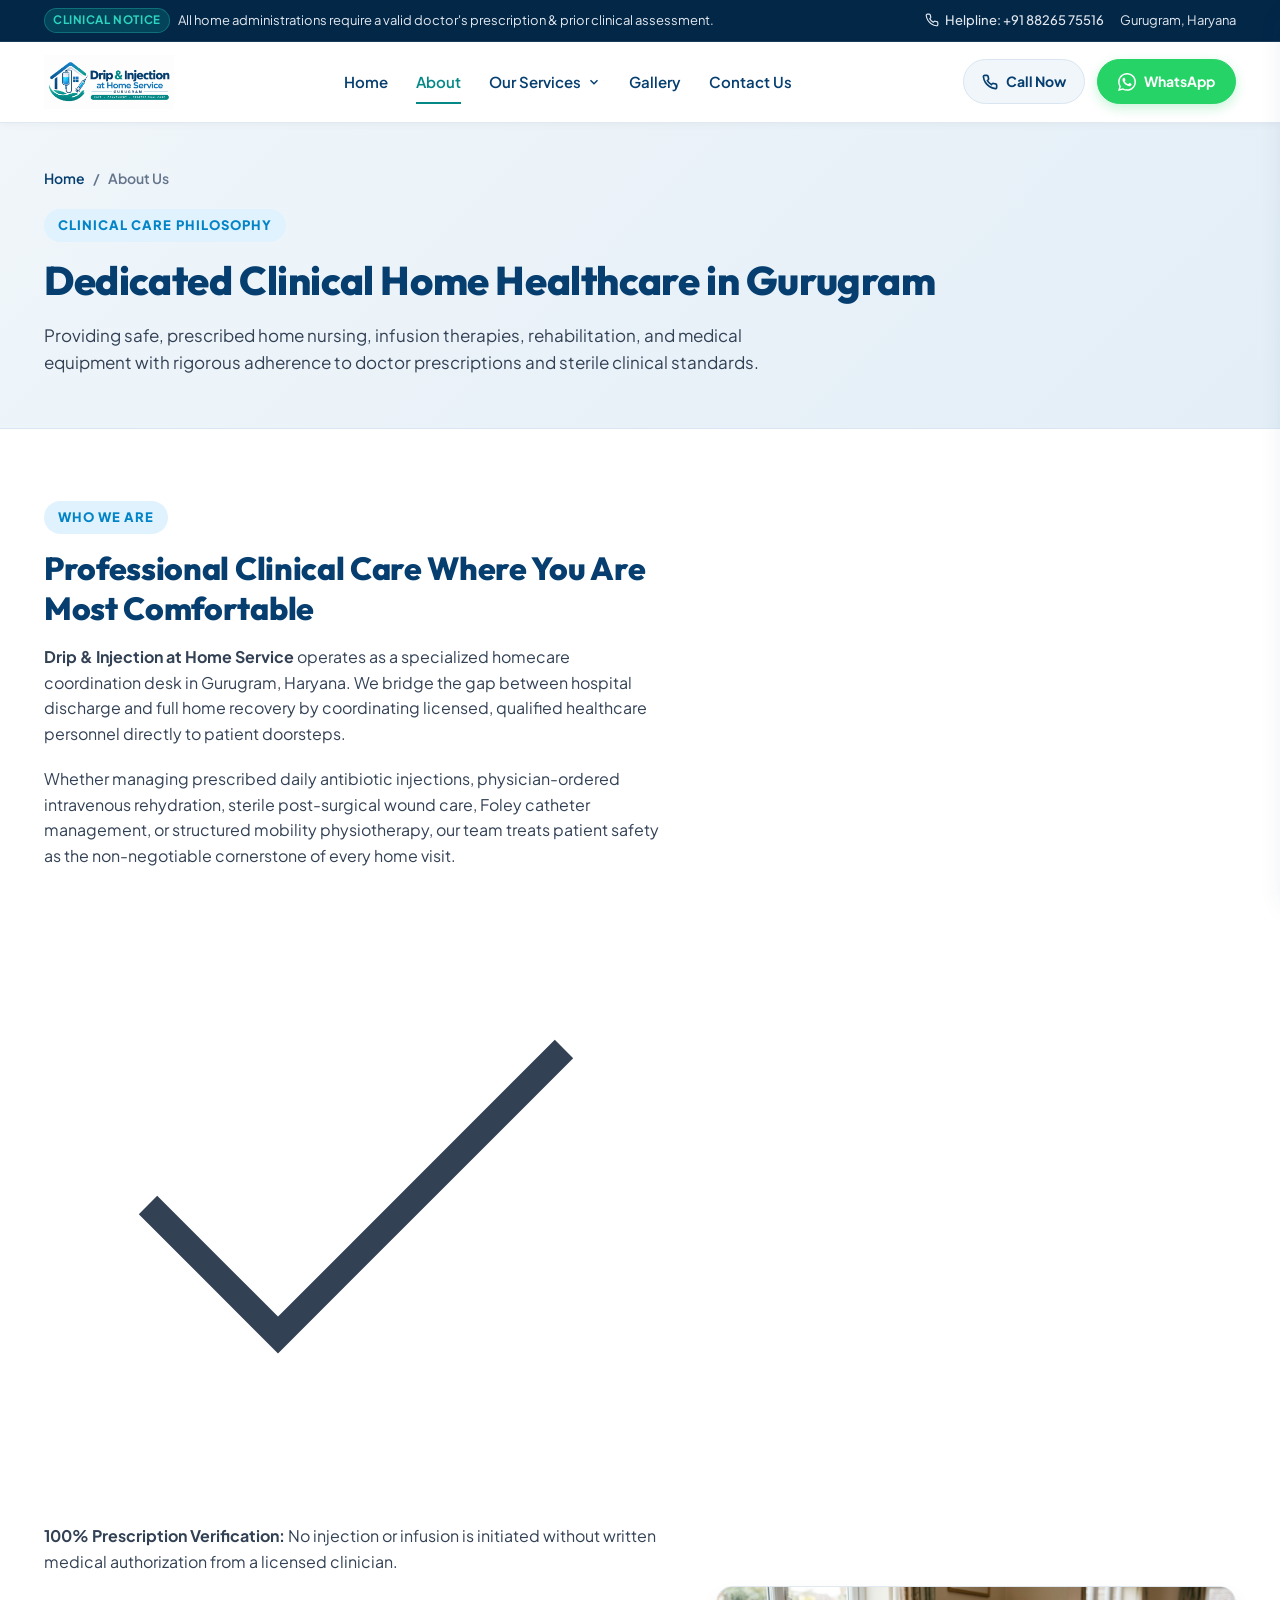
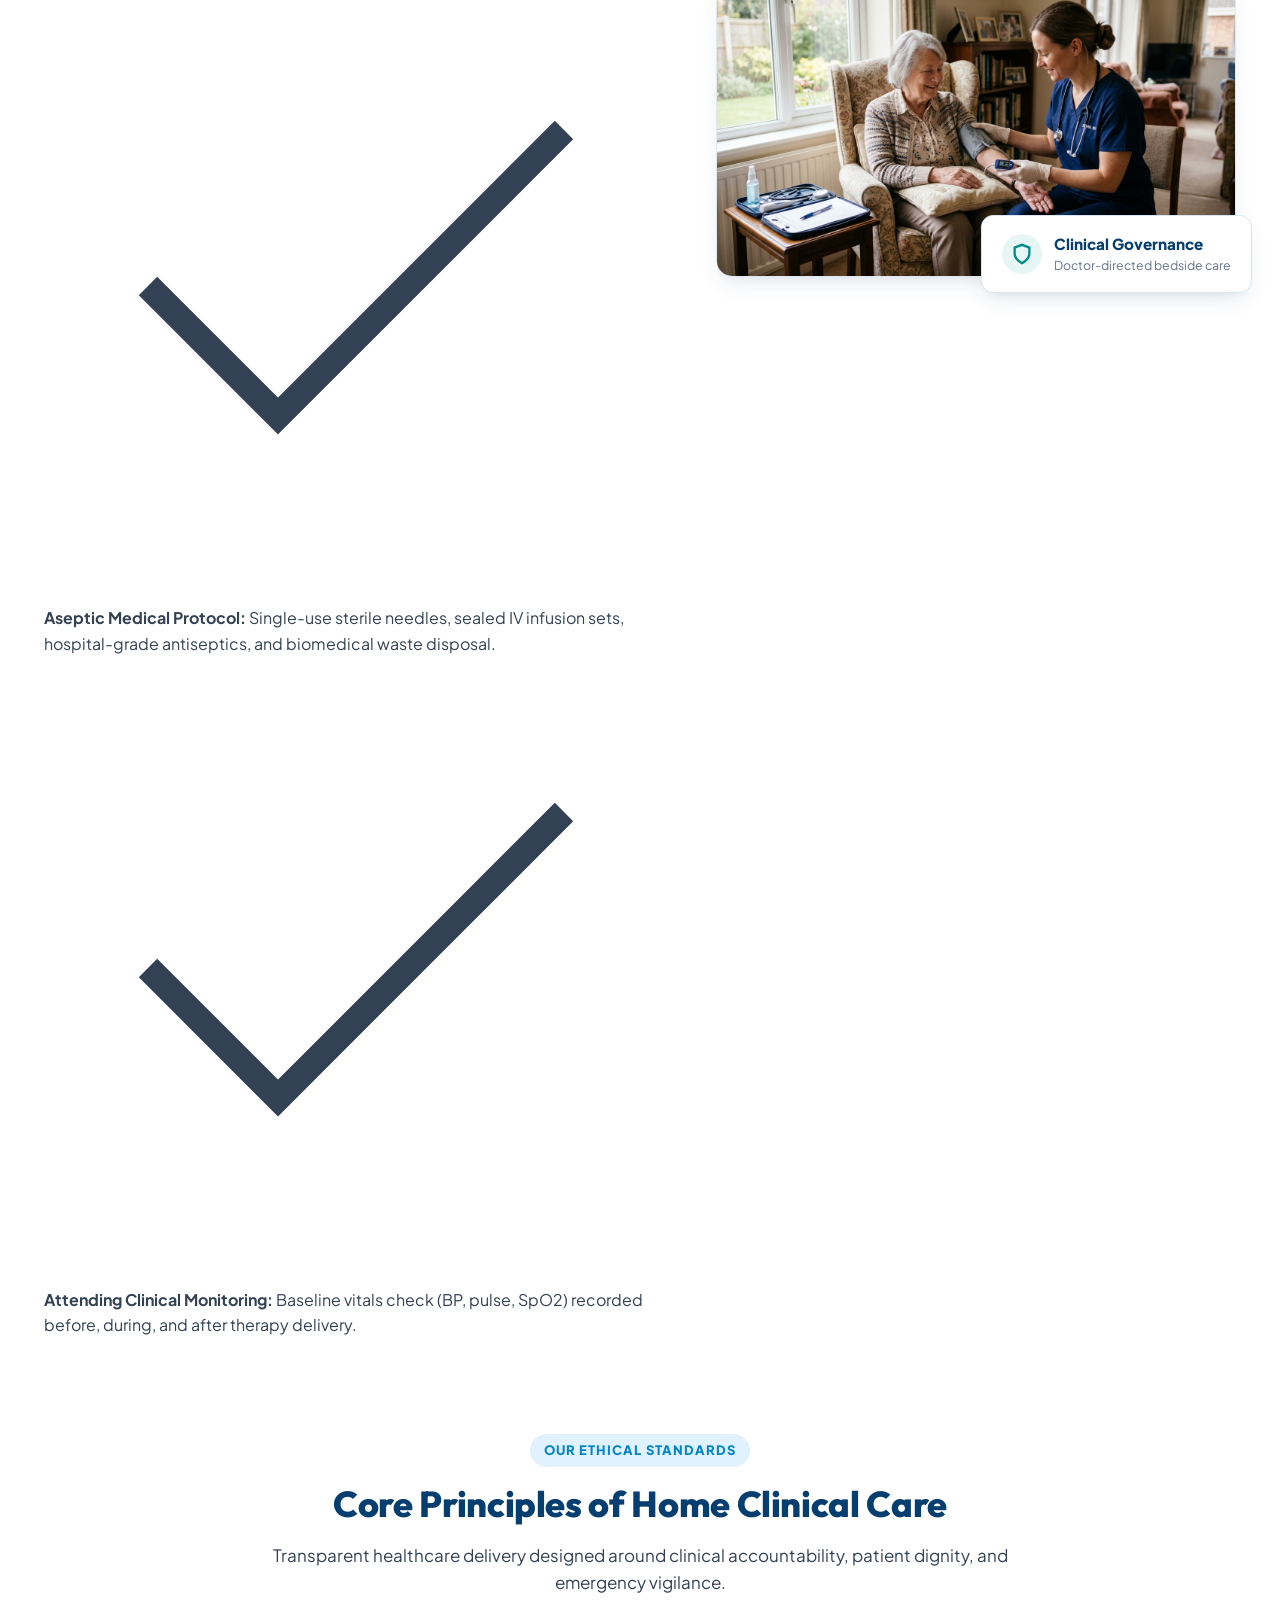
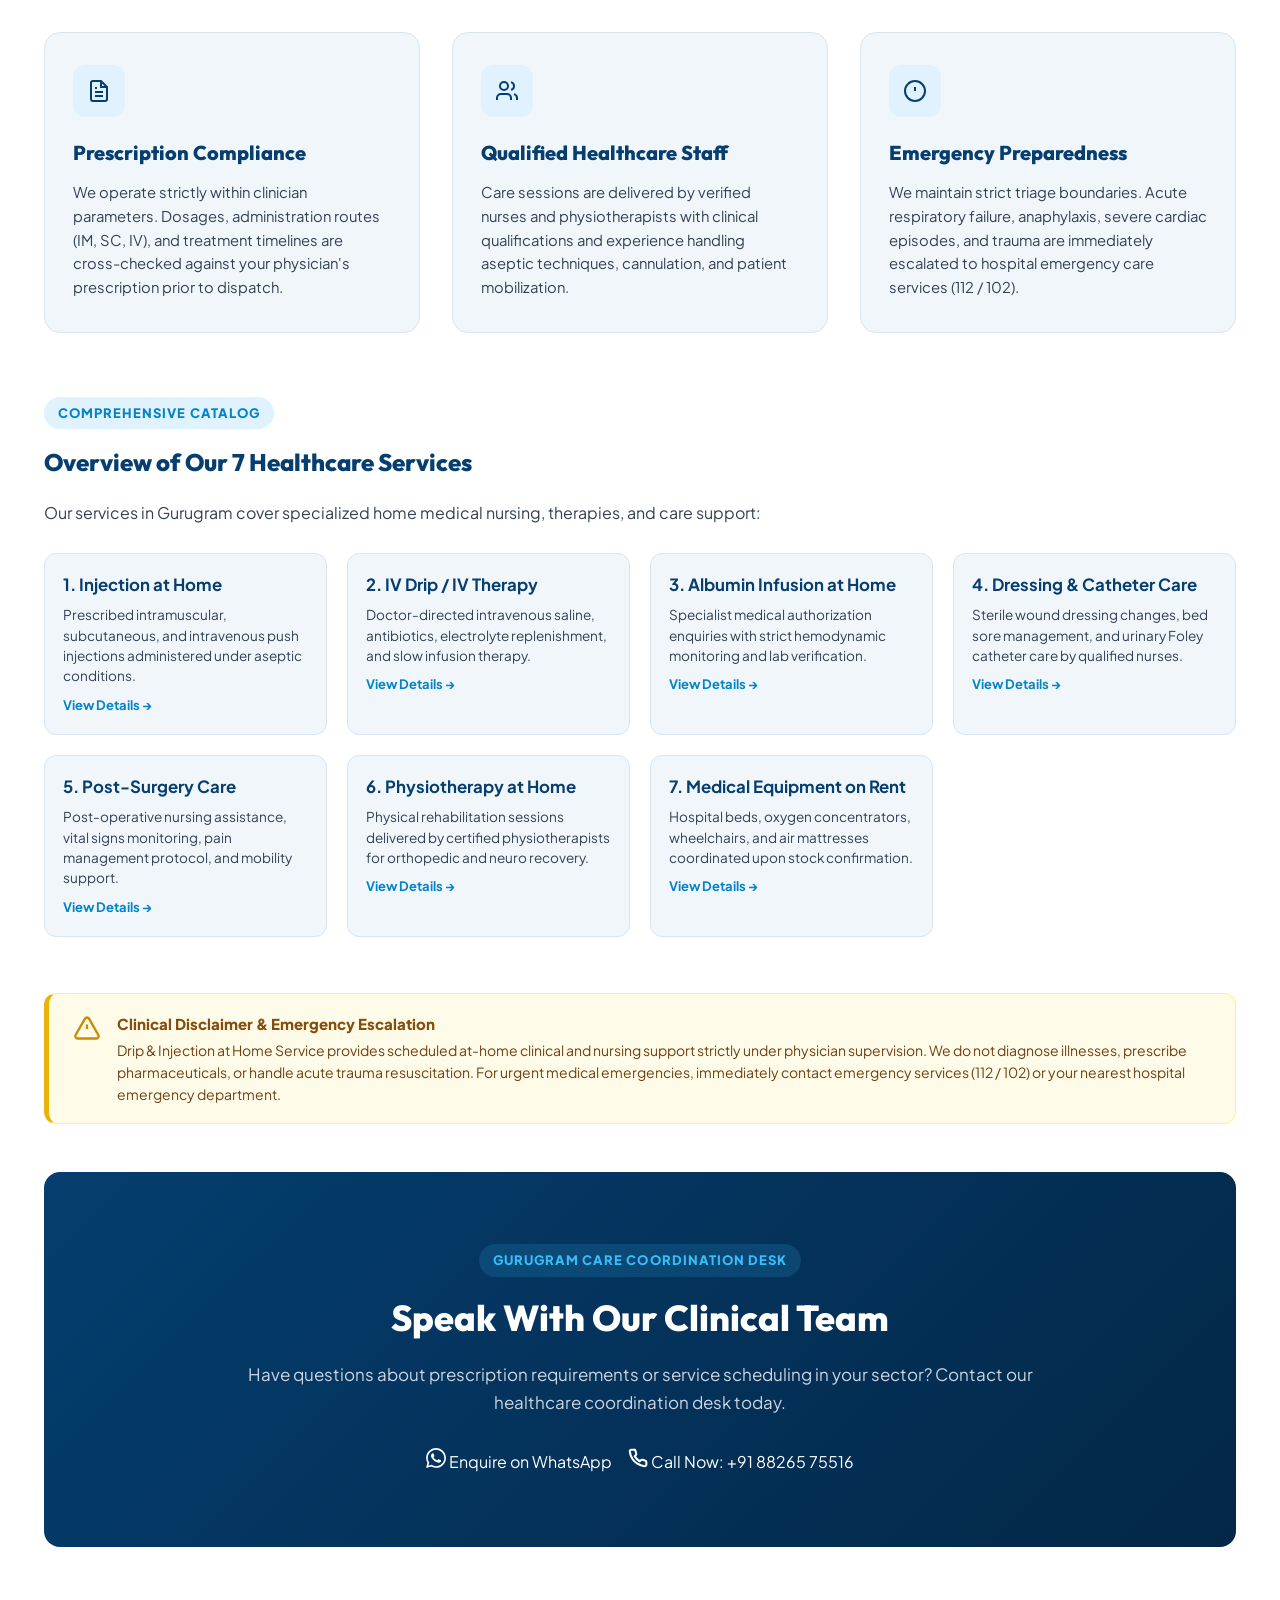
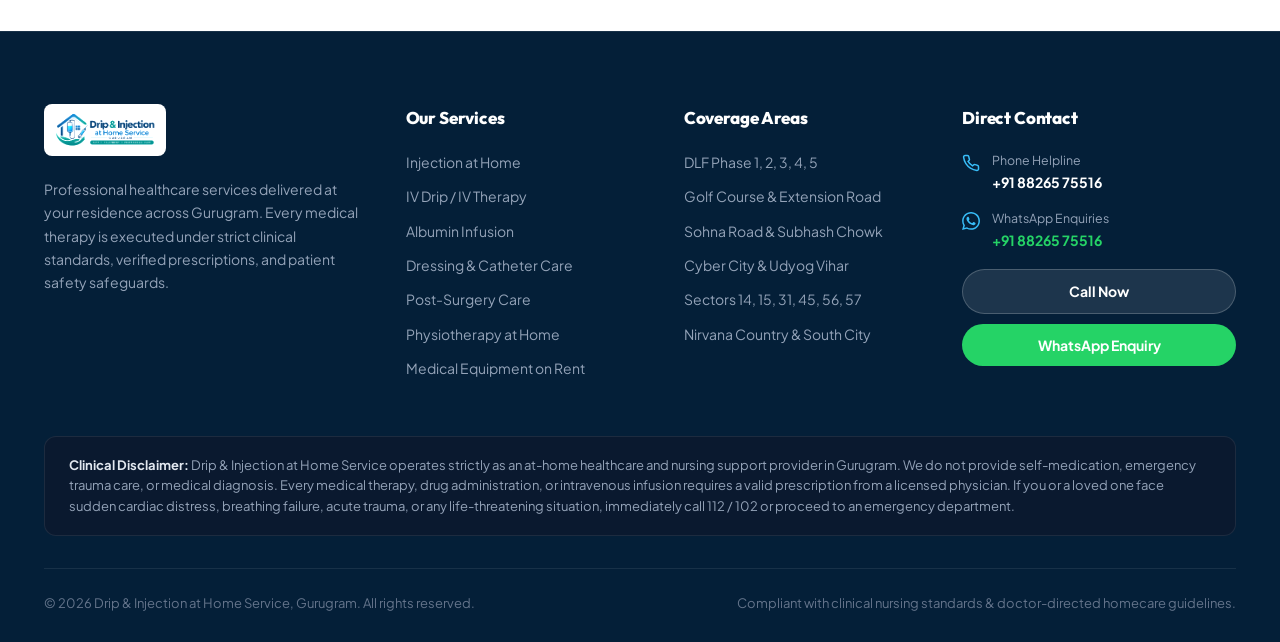
==== about.html @ 09fd52a0 "initial website upload" ====
<!DOCTYPE html>
<html lang="en">
<head>
  <meta charset="UTF-8">
  <meta name="viewport" content="width=device-width, initial-scale=1.0">
  <title>About Us | Drip &amp; Injection at Home Service Gurugram</title>
  <meta name="description" content="Learn about Drip & Injection at Home Service in Gurugram. Doctor-directed nursing support, prescribed infusion therapies, strict clinical governance, and certified healthcare personnel.">
  <link rel="stylesheet" href="css/style.css">
  <link rel="icon" type="image/png" href="logo.png">
</head>
<body>

  <!-- Top Clinical Notice Bar -->
  <aside class="top-notice-bar" aria-label="Clinical Notice">
    <div class="container top-notice-inner">
      <div class="notice-text">
        <span class="notice-badge">Clinical Notice</span>
        <span>All home administrations require a valid doctor's prescription &amp; prior clinical assessment.</span>
      </div>
      <div class="top-notice-contact">
        <a href="tel:+918826575516" class="top-link">
          <svg width="14" height="14" viewBox="0 0 24 24" fill="none" stroke="currentColor" stroke-width="2"><path d="M22 16.92v3a2 2 0 0 1-2.18 2 19.79 19.79 0 0 1-8.63-3.07 19.5 19.5 0 0 1-6-6 19.79 19.79 0 0 1-3.07-8.67A2 2 0 0 1 4.11 2h3a2 2 0 0 1 2 1.72 12.84 12.84 0 0 0 .7 2.81 2 2 0 0 1-.45 2.11L8.09 9.91a16 16 0 0 0 6 6l1.27-1.27a2 2 0 0 1 2.11-.45 12.84 12.84 0 0 0 2.81.7A2 2 0 0 1 22 16.92z"/></svg>
          <span>Helpline: +91 88265 75516</span>
        </a>
        <span>Gurugram, Haryana</span>
      </div>
    </div>
  </aside>

  <!-- Main Navigation Header -->
  <header class="site-header">
    <div class="container header-inner">
      <a href="index.html" class="logo-brand" aria-label="Drip &amp; Injection at Home Service Homepage">
        <img src="logo.png" alt="Drip &amp; Injection at Home Service Gurugram Logo" class="site-logo" width="180" height="50">
      </a>

      <!-- Desktop Navigation Menu (Exactly 5 Items in Order) -->
      <nav class="nav-menu" aria-label="Main Navigation">
        <a href="index.html" class="nav-link">Home</a>
        <a href="about.html" class="nav-link active">About</a>
        
        <div class="nav-item-dropdown">
          <a href="javascript:void(0)" class="nav-link" id="servicesDropdownTrigger" aria-expanded="false" aria-haspopup="true">
            Our Services
            <svg class="dropdown-icon" viewBox="0 0 24 24" fill="none" stroke="currentColor" stroke-width="2.5"><path d="M6 9l6 6 6-6"/></svg>
          </a>
          <div class="services-dropdown" role="menu" aria-label="Services Catalog">
            <a href="services/injection-at-home.html" class="dropdown-item" role="menuitem">
              <div class="dropdown-item-icon">
                <svg viewBox="0 0 24 24" fill="none" stroke="currentColor"><path d="m18 2 4 4"/><path d="m17 7 3-3"/><path d="M19 9 8.7 19.3c-1 1-2.5 1-3.4 0l-.6-.6c-1-1-1-2.5 0-3.4L15 5"/><path d="m9 11 4 4"/><path d="m5 19-3 3"/><path d="m14 4 6 6"/></svg>
              </div>
              <div>
                <div class="dropdown-item-title">Injection at Home</div>
                <div class="dropdown-item-category">At-Home Service</div>
              </div>
            </a>
            <a href="services/iv-drip-at-home.html" class="dropdown-item" role="menuitem">
              <div class="dropdown-item-icon">
                <svg viewBox="0 0 24 24" fill="none" stroke="currentColor"><path d="M12 2v6"/><path d="M9 4h6"/><path d="M6 8h12a2 2 0 0 1 2 2v9a3 3 0 0 1-3 3H7a3 3 0 0 1-3-3v-9a2 2 0 0 1 2-2Z"/><path d="M10 13h4"/></svg>
              </div>
              <div>
                <div class="dropdown-item-title">IV Drip / IV Therapy at Home</div>
                <div class="dropdown-item-category">Medical Therapy</div>
              </div>
            </a>
            <a href="services/albumin-infusion-at-home.html" class="dropdown-item" role="menuitem">
              <div class="dropdown-item-icon">
                <svg viewBox="0 0 24 24" fill="none" stroke="currentColor"><circle cx="12" cy="12" r="10"/><path d="m9 12 2 2 4-4"/></svg>
              </div>
              <div>
                <div class="dropdown-item-title">Albumin Infusion at Home</div>
                <div class="dropdown-item-category">Specialized Infusion Therapy</div>
              </div>
            </a>
            <a href="services/dressing-and-catheter-care.html" class="dropdown-item" role="menuitem">
              <div class="dropdown-item-icon">
                <svg viewBox="0 0 24 24" fill="none" stroke="currentColor"><rect width="18" height="18" x="3" y="3" rx="2"/><path d="M8 12h8"/><path d="M12 8v8"/></svg>
              </div>
              <div>
                <div class="dropdown-item-title">Dressing and Catheter Care</div>
                <div class="dropdown-item-category">Home Nursing Care</div>
              </div>
            </a>
            <a href="services/post-surgery-care.html" class="dropdown-item" role="menuitem">
              <div class="dropdown-item-icon">
                <svg viewBox="0 0 24 24" fill="none" stroke="currentColor"><path d="M19 14c1.49-1.46 3-3.21 3-5.5A5.5 5.5 0 0 0 16.5 3c-1.76 0-3 .5-4.5 2-1.5-1.5-2.74-2-4.5-2A5.5 5.5 0 0 0 2 8.5c0 2.3 1.5 4.05 3 5.5l7 7Z"/></svg>
              </div>
              <div>
                <div class="dropdown-item-title">Post-Surgery Care at Home</div>
                <div class="dropdown-item-category">Recovery Care</div>
              </div>
            </a>
            <a href="services/physiotherapy-at-home.html" class="dropdown-item" role="menuitem">
              <div class="dropdown-item-icon">
                <svg viewBox="0 0 24 24" fill="none" stroke="currentColor"><path d="M4 19.5v-15A2.5 2.5 0 0 1 6.5 2H20v20H6.5a2.5 2.5 0 0 1-2.5-2.5Z"/><path d="M6 6h10"/><path d="M6 10h10"/></svg>
              </div>
              <div>
                <div class="dropdown-item-title">Physiotherapy at Home</div>
                <div class="dropdown-item-category">Rehabilitation Therapy</div>
              </div>
            </a>
            <a href="services/medical-equipment-on-rent.html" class="dropdown-item" role="menuitem">
              <div class="dropdown-item-icon">
                <svg viewBox="0 0 24 24" fill="none" stroke="currentColor"><rect width="16" height="12" x="4" y="8" rx="2"/><path d="M4 12h16"/><path d="M12 4v4"/></svg>
              </div>
              <div>
                <div class="dropdown-item-title">Medical Equipment on Rent</div>
                <div class="dropdown-item-category">Medical Equipment Rental</div>
              </div>
            </a>
          </div>
        </div>

        <a href="gallery.html" class="nav-link">Gallery</a>
        <a href="contact.html" class="nav-link">Contact Us</a>
      </nav>

      <!-- Action Buttons -->
      <div class="header-actions">
        <a href="tel:+918826575516" class="btn-header-call" title="Call Now for Clinical Homecare Enquiry">
          <svg width="16" height="16" viewBox="0 0 24 24" fill="none" stroke="currentColor" stroke-width="2.5"><path d="M22 16.92v3a2 2 0 0 1-2.18 2 19.79 19.79 0 0 1-8.63-3.07 19.5 19.5 0 0 1-6-6 19.79 19.79 0 0 1-3.07-8.67A2 2 0 0 1 4.11 2h3a2 2 0 0 1 2 1.72 12.84 12.84 0 0 0 .7 2.81 2 2 0 0 1-.45 2.11L8.09 9.91a16 16 0 0 0 6 6l1.27-1.27a2 2 0 0 1 2.11-.45 12.84 12.84 0 0 0 2.81.7A2 2 0 0 1 22 16.92z"/></svg>
          Call Now
        </a>
        <a href="https://wa.me/918826575516?text=Hello%2C%20I%20would%20like%20to%20enquire%20about%20Home%20Healthcare%20Services%20in%20Gurugram." target="_blank" rel="noopener noreferrer" class="btn-header-whatsapp" title="WhatsApp Enquiry">
          <svg width="18" height="18" viewBox="0 0 24 24" fill="currentColor"><path d="M.057 24l1.687-6.163c-1.041-1.804-1.588-3.849-1.587-5.946.003-6.556 5.338-11.891 11.893-11.891 3.181.001 6.167 1.24 8.413 3.488 2.245 2.248 3.481 5.236 3.48 8.414-.003 6.557-5.338 11.892-11.893 11.892-1.99-.001-3.951-.5-5.688-1.448l-6.305 1.654zm6.597-3.807c1.676.995 3.276 1.591 5.392 1.592 5.448 0 9.886-4.434 9.889-9.885.002-5.462-4.415-9.89-9.881-9.892-5.452 0-9.887 4.434-9.889 9.884-.001 2.225.651 3.891 1.746 5.634l-.999 3.648 3.742-.981zm11.387-5.464c-.074-.124-.272-.198-.57-.347-.297-.149-1.758-.868-2.031-.967-.272-.099-.47-.149-.669.149-.198.297-.768.967-.941 1.165-.173.198-.347.223-.644.074-.297-.149-1.255-.462-2.39-1.475-.883-.788-1.48-1.761-1.653-2.059-.173-.297-.018-.458.13-.606.134-.133.297-.347.446-.521.151-.172.2-.296.3-.495.099-.198.05-.372-.025-.521-.075-.148-.669-1.611-.916-2.206-.242-.579-.487-.501-.669-.51l-.57-.01c-.198 0-.52.074-.792.372s-1.04 1.016-1.04 2.479 1.065 2.876 1.213 3.074c.149.198 2.095 3.2 5.076 4.487.709.306 1.263.489 1.694.626.712.226 1.36.194 1.872.118.571-.085 1.758-.719 2.006-1.413.248-.695.248-1.29.173-1.414z"/></svg>
          WhatsApp
        </a>
      </div>

      <!-- Mobile Hamburger Button -->
      <button class="mobile-nav-toggle" id="mobileNavToggle" aria-label="Open Navigation Menu" aria-expanded="false">
        <svg viewBox="0 0 24 24" fill="none" stroke="currentColor" stroke-width="2.5"><path d="M4 6h16M4 12h16M4 18h16"/></svg>
      </button>
    </div>
  </header>

  <!-- Mobile Drawer Overlay & Menu (Exactly 5 Items in Order) -->
  <div class="mobile-drawer-overlay" id="mobileOverlay"></div>
  <div class="mobile-drawer" id="mobileDrawer" role="dialog" aria-modal="true" aria-label="Mobile Navigation">
    <div class="mobile-drawer-header">
      <img src="logo.png" alt="Drip &amp; Injection at Home Service" style="height: 42px; width: auto;">
      <button class="mobile-drawer-close" id="mobileNavClose" aria-label="Close Navigation Menu">
        <svg width="24" height="24" viewBox="0 0 24 24" fill="none" stroke="currentColor" stroke-width="2.5"><path d="M18 6L6 18M6 6l12 12"/></svg>
      </button>
    </div>

    <nav class="mobile-nav-links">
      <a href="index.html" class="mobile-nav-link">Home</a>
      <a href="about.html" class="mobile-nav-link active">About</a>
      
      <div class="mobile-submenu-item">
        <button class="mobile-submenu-toggle" id="mobileServicesToggle" aria-expanded="false">
          <span>Our Services</span>
          <svg class="dropdown-icon" width="16" height="16" viewBox="0 0 24 24" fill="none" stroke="currentColor" stroke-width="2.5"><path d="M6 9l6 6 6-6"/></svg>
        </button>
        <div class="mobile-services-list" id="mobileServicesMenu">
          <a href="services/injection-at-home.html" class="mobile-services-item">Injection at Home</a>
          <a href="services/iv-drip-at-home.html" class="mobile-services-item">IV Drip / IV Therapy at Home</a>
          <a href="services/albumin-infusion-at-home.html" class="mobile-services-item">Albumin Infusion at Home</a>
          <a href="services/dressing-and-catheter-care.html" class="mobile-services-item">Dressing and Catheter Care</a>
          <a href="services/post-surgery-care.html" class="mobile-services-item">Post-Surgery Care at Home</a>
          <a href="services/physiotherapy-at-home.html" class="mobile-services-item">Physiotherapy at Home</a>
          <a href="services/medical-equipment-on-rent.html" class="mobile-services-item">Medical Equipment on Rent</a>
        </div>
      </div>

      <a href="gallery.html" class="mobile-nav-link">Gallery</a>
      <a href="contact.html" class="mobile-nav-link">Contact Us</a>
    </nav>

    <div class="mobile-drawer-actions">
      <a href="tel:+918826575516" class="btn-primary-call" style="width: 100%; justify-content: center;">
        <svg width="18" height="18" viewBox="0 0 24 24" fill="none" stroke="currentColor" stroke-width="2.5"><path d="M22 16.92v3a2 2 0 0 1-2.18 2 19.79 19.79 0 0 1-8.63-3.07 19.5 19.5 0 0 1-6-6 19.79 19.79 0 0 1-3.07-8.67A2 2 0 0 1 4.11 2h3a2 2 0 0 1 2 1.72 12.84 12.84 0 0 0 .7 2.81 2 2 0 0 1-.45 2.11L8.09 9.91a16 16 0 0 0 6 6l1.27-1.27a2 2 0 0 1 2.11-.45 12.84 12.84 0 0 0 2.81.7A2 2 0 0 1 22 16.92z"/></svg>
        Call +91 88265 75516
      </a>
      <a href="https://wa.me/918826575516?text=Hello%2C%20I%20would%20like%20to%20enquire%20about%20Home%20Healthcare%20Services%20in%20Gurugram." target="_blank" rel="noopener noreferrer" class="btn-primary-whatsapp" style="width: 100%; justify-content: center;">
        Enquire on WhatsApp
      </a>
    </div>
  </div>

  <!-- Breadcrumbs & Hero Header -->
  <section class="page-hero">
    <div class="container">
      <nav class="breadcrumb-nav" aria-label="Breadcrumb">
        <a href="index.html">Home</a>
        <span>/</span>
        <span aria-current="page">About Us</span>
      </nav>

      <div class="section-tag">Clinical Care Philosophy</div>
      <h1 class="page-h1">Dedicated Clinical Home Healthcare in Gurugram</h1>
      <p class="section-subtitle" style="max-width: 760px;">
        Providing safe, prescribed home nursing, infusion therapies, rehabilitation, and medical equipment with rigorous adherence to doctor prescriptions and sterile clinical standards.
      </p>
    </div>
  </section>

  <!-- About Introduction Section -->
  <main class="about-section">
    <div class="container">
      
      <div class="about-intro-grid">
        <div>
          <div class="section-tag">Who We Are</div>
          <h2 class="section-title" style="text-align: left; font-size: 2rem;">Professional Clinical Care Where You Are Most Comfortable</h2>
          <p class="service-lead-text" style="margin-bottom: 20px;">
            <strong>Drip &amp; Injection at Home Service</strong> operates as a specialized homecare coordination desk in Gurugram, Haryana. We bridge the gap between hospital discharge and full home recovery by coordinating licensed, qualified healthcare personnel directly to patient doorsteps.
          </p>
          <p class="service-body-text" style="margin-bottom: 20px;">
            Whether managing prescribed daily antibiotic injections, physician-ordered intravenous rehydration, sterile post-surgical wound care, Foley catheter management, or structured mobility physiotherapy, our team treats patient safety as the non-negotiable cornerstone of every home visit.
          </p>
          <div class="clinical-standards-list" style="margin: 24px 0;">
            <div class="standard-check-item">
              <svg class="check-icon" viewBox="0 0 24 24" fill="none" stroke="currentColor"><path d="M20 6L9 17l-5-5"/></svg>
              <span><strong>100% Prescription Verification:</strong> No injection or infusion is initiated without written medical authorization from a licensed clinician.</span>
            </div>
            <div class="standard-check-item">
              <svg class="check-icon" viewBox="0 0 24 24" fill="none" stroke="currentColor"><path d="M20 6L9 17l-5-5"/></svg>
              <span><strong>Aseptic Medical Protocol:</strong> Single-use sterile needles, sealed IV infusion sets, hospital-grade antiseptics, and biomedical waste disposal.</span>
            </div>
            <div class="standard-check-item">
              <svg class="check-icon" viewBox="0 0 24 24" fill="none" stroke="currentColor"><path d="M20 6L9 17l-5-5"/></svg>
              <span><strong>Attending Clinical Monitoring:</strong> Baseline vitals check (BP, pulse, SpO2) recorded before, during, and after therapy delivery.</span>
            </div>
          </div>
        </div>

        <div class="about-intro-media">
          <img src="images/gallery/vitals-check.jpg" alt="Healthcare nurse conducting vital signs check in a patient home in Gurugram" class="about-intro-img" width="560" height="380">
          <div class="about-floating-badge">
            <div class="about-floating-badge-icon">
              <svg width="22" height="22" viewBox="0 0 24 24" fill="none" stroke="currentColor" stroke-width="2.5"><path d="M12 22s8-4 8-10V5l-8-3-8 3v7c0 6 8 10 8 10z"/></svg>
            </div>
            <div>
              <div class="about-floating-badge-title">Clinical Governance</div>
              <div class="about-floating-badge-desc">Doctor-directed bedside care</div>
            </div>
          </div>
        </div>
      </div>

      <!-- Key Care Principles Grid -->
      <div class="section-header" style="margin-bottom: 36px;">
        <div class="section-tag">Our Ethical Standards</div>
        <h2 class="section-title">Core Principles of Home Clinical Care</h2>
        <p class="section-subtitle">
          Transparent healthcare delivery designed around clinical accountability, patient dignity, and emergency vigilance.
        </p>
      </div>

      <div class="why-us-grid" style="margin-bottom: 64px;">
        <div class="why-us-card">
          <div class="why-us-icon-wrap">
            <svg width="24" height="24" viewBox="0 0 24 24" fill="none" stroke="currentColor" stroke-width="2"><path d="M14 2H6a2 2 0 0 0-2 2v16a2 2 0 0 0 2 2h12a2 2 0 0 0 2-2V8z"/><polyline points="14 2 14 8 20 8"/><line x1="16" y1="13" x2="8" y2="13"/><line x1="16" y1="17" x2="8" y2="17"/><polyline points="10 9 9 9 8 9"/></svg>
          </div>
          <h3 class="why-us-card-title">Prescription Compliance</h3>
          <p class="why-us-card-desc">
            We operate strictly within clinician parameters. Dosages, administration routes (IM, SC, IV), and treatment timelines are cross-checked against your physician's prescription prior to dispatch.
          </p>
        </div>

        <div class="why-us-card">
          <div class="why-us-icon-wrap">
            <svg width="24" height="24" viewBox="0 0 24 24" fill="none" stroke="currentColor" stroke-width="2"><path d="M16 21v-2a4 4 0 0 0-4-4H6a4 4 0 0 0-4 4v2"/><circle cx="9" cy="7" r="4"/><path d="M22 21v-2a4 4 0 0 0-3-3.87"/><path d="M16 3.13a4 4 0 0 1 0 7.75"/></svg>
          </div>
          <h3 class="why-us-card-title">Qualified Healthcare Staff</h3>
          <p class="why-us-card-desc">
            Care sessions are delivered by verified nurses and physiotherapists with clinical qualifications and experience handling aseptic techniques, cannulation, and patient mobilization.
          </p>
        </div>

        <div class="why-us-card">
          <div class="why-us-icon-wrap">
            <svg width="24" height="24" viewBox="0 0 24 24" fill="none" stroke="currentColor" stroke-width="2"><circle cx="12" cy="12" r="10"/><line x1="12" y1="8" x2="12" y2="12"/><line x1="12" y1="16" x2="12.01" y2="16"/></svg>
          </div>
          <h3 class="why-us-card-title">Emergency Preparedness</h3>
          <p class="why-us-card-desc">
            We maintain strict triage boundaries. Acute respiratory failure, anaphylaxis, severe cardiac episodes, and trauma are immediately escalated to hospital emergency care services (112 / 102).
          </p>
        </div>
      </div>

      <!-- Seven Services Overview Section -->
      <div class="service-content-card" style="margin-bottom: 56px;">
        <div class="section-tag">Comprehensive Catalog</div>
        <h2 class="content-block-title">Overview of Our 7 Healthcare Services</h2>
        <p class="service-body-text" style="margin-bottom: 28px;">
          Our services in Gurugram cover specialized home medical nursing, therapies, and care support:
        </p>
        
        <div style="display: grid; grid-template-columns: repeat(auto-fit, minmax(280px, 1fr)); gap: 20px;">
          <div style="padding: 18px; background-color: var(--bg-card); border-radius: var(--radius-md); border: 1px solid var(--border-card);">
            <h4 style="color: var(--navy-primary); font-size: 1.05rem; margin-bottom: 6px;">1. Injection at Home</h4>
            <p style="font-size: 0.85rem; color: var(--text-body); line-height: 1.5;">Prescribed intramuscular, subcutaneous, and intravenous push injections administered under aseptic conditions.</p>
            <a href="services/injection-at-home.html" style="font-size: 0.8125rem; font-weight: 700; color: var(--blue-accent); display: inline-block; margin-top: 8px;">View Details &rarr;</a>
          </div>

          <div style="padding: 18px; background-color: var(--bg-card); border-radius: var(--radius-md); border: 1px solid var(--border-card);">
            <h4 style="color: var(--navy-primary); font-size: 1.05rem; margin-bottom: 6px;">2. IV Drip / IV Therapy</h4>
            <p style="font-size: 0.85rem; color: var(--text-body); line-height: 1.5;">Doctor-directed intravenous saline, antibiotics, electrolyte replenishment, and slow infusion therapy.</p>
            <a href="services/iv-drip-at-home.html" style="font-size: 0.8125rem; font-weight: 700; color: var(--blue-accent); display: inline-block; margin-top: 8px;">View Details &rarr;</a>
          </div>

          <div style="padding: 18px; background-color: var(--bg-card); border-radius: var(--radius-md); border: 1px solid var(--border-card);">
            <h4 style="color: var(--navy-primary); font-size: 1.05rem; margin-bottom: 6px;">3. Albumin Infusion at Home</h4>
            <p style="font-size: 0.85rem; color: var(--text-body); line-height: 1.5;">Specialist medical authorization enquiries with strict hemodynamic monitoring and lab verification.</p>
            <a href="services/albumin-infusion-at-home.html" style="font-size: 0.8125rem; font-weight: 700; color: var(--blue-accent); display: inline-block; margin-top: 8px;">View Details &rarr;</a>
          </div>

          <div style="padding: 18px; background-color: var(--bg-card); border-radius: var(--radius-md); border: 1px solid var(--border-card);">
            <h4 style="color: var(--navy-primary); font-size: 1.05rem; margin-bottom: 6px;">4. Dressing &amp; Catheter Care</h4>
            <p style="font-size: 0.85rem; color: var(--text-body); line-height: 1.5;">Sterile wound dressing changes, bed sore management, and urinary Foley catheter care by qualified nurses.</p>
            <a href="services/dressing-and-catheter-care.html" style="font-size: 0.8125rem; font-weight: 700; color: var(--blue-accent); display: inline-block; margin-top: 8px;">View Details &rarr;</a>
          </div>

          <div style="padding: 18px; background-color: var(--bg-card); border-radius: var(--radius-md); border: 1px solid var(--border-card);">
            <h4 style="color: var(--navy-primary); font-size: 1.05rem; margin-bottom: 6px;">5. Post-Surgery Care</h4>
            <p style="font-size: 0.85rem; color: var(--text-body); line-height: 1.5;">Post-operative nursing assistance, vital signs monitoring, pain management protocol, and mobility support.</p>
            <a href="services/post-surgery-care.html" style="font-size: 0.8125rem; font-weight: 700; color: var(--blue-accent); display: inline-block; margin-top: 8px;">View Details &rarr;</a>
          </div>

          <div style="padding: 18px; background-color: var(--bg-card); border-radius: var(--radius-md); border: 1px solid var(--border-card);">
            <h4 style="color: var(--navy-primary); font-size: 1.05rem; margin-bottom: 6px;">6. Physiotherapy at Home</h4>
            <p style="font-size: 0.85rem; color: var(--text-body); line-height: 1.5;">Physical rehabilitation sessions delivered by certified physiotherapists for orthopedic and neuro recovery.</p>
            <a href="services/physiotherapy-at-home.html" style="font-size: 0.8125rem; font-weight: 700; color: var(--blue-accent); display: inline-block; margin-top: 8px;">View Details &rarr;</a>
          </div>

          <div style="padding: 18px; background-color: var(--bg-card); border-radius: var(--radius-md); border: 1px solid var(--border-card);">
            <h4 style="color: var(--navy-primary); font-size: 1.05rem; margin-bottom: 6px;">7. Medical Equipment on Rent</h4>
            <p style="font-size: 0.85rem; color: var(--text-body); line-height: 1.5;">Hospital beds, oxygen concentrators, wheelchairs, and air mattresses coordinated upon stock confirmation.</p>
            <a href="services/medical-equipment-on-rent.html" style="font-size: 0.8125rem; font-weight: 700; color: var(--blue-accent); display: inline-block; margin-top: 8px;">View Details &rarr;</a>
          </div>
        </div>
      </div>

      <!-- Regulatory Notice Box -->
      <div class="clinical-notice-box" style="margin-top: 0; margin-bottom: 48px;">
        <svg class="clinical-notice-icon" viewBox="0 0 24 24" fill="none" stroke="currentColor" stroke-width="2"><path d="m21.73 18-8-14a2 2 0 0 0-3.48 0l-8 14A2 2 0 0 0 4 21h16a2 2 0 0 0 1.73-3Z"/><line x1="12" y1="9" x2="12" y2="13"/><line x1="12" y1="17" x2="12.01" y2="17"/></svg>
        <div>
          <div class="clinical-notice-title">Clinical Disclaimer &amp; Emergency Escalation</div>
          <div class="clinical-notice-text">
            Drip &amp; Injection at Home Service provides scheduled at-home clinical and nursing support strictly under physician supervision. We do not diagnose illnesses, prescribe pharmaceuticals, or handle acute trauma resuscitation. For urgent medical emergencies, immediately contact emergency services (112 / 102) or your nearest hospital emergency department.
          </div>
        </div>
      </div>

      <!-- Action Card -->
      <div class="cta-banner-section" style="border-radius: var(--radius-lg); margin-bottom: 0;">
        <div class="cta-banner-content">
          <span class="cta-banner-tag">Gurugram Care Coordination Desk</span>
          <h2 class="cta-banner-title">Speak With Our Clinical Team</h2>
          <p class="cta-banner-desc">
            Have questions about prescription requirements or service scheduling in your sector? Contact our healthcare coordination desk today.
          </p>
          <div class="cta-banner-actions">
            <a href="https://wa.me/918826575516?text=Hello%2C%20I%20would%20like%20to%20enquire%20about%20Home%20Healthcare%20Services%20in%20Gurugram." target="_blank" rel="noopener noreferrer" class="btn btn-whatsapp-lg">
              <svg width="20" height="20" viewBox="0 0 24 24" fill="currentColor"><path d="M.057 24l1.687-6.163c-1.041-1.804-1.588-3.849-1.587-5.946.003-6.556 5.338-11.891 11.893-11.891 3.181.001 6.167 1.24 8.413 3.488 2.245 2.248 3.481 5.236 3.48 8.414-.003 6.557-5.338 11.892-11.893 11.892-1.99-.001-3.951-.5-5.688-1.448l-6.305 1.654zm6.597-3.807c1.676.995 3.276 1.591 5.392 1.592 5.448 0 9.886-4.434 9.889-9.885.002-5.462-4.415-9.89-9.881-9.892-5.452 0-9.887 4.434-9.889 9.884-.001 2.225.651 3.891 1.746 5.634l-.999 3.648 3.742-.981zm11.387-5.464c-.074-.124-.272-.198-.57-.347-.297-.149-1.758-.868-2.031-.967-.272-.099-.47-.149-.669.149-.198.297-.768.967-.941 1.165-.173.198-.347.223-.644.074-.297-.149-1.255-.462-2.39-1.475-.883-.788-1.48-1.761-1.653-2.059-.173-.297-.018-.458.13-.606.134-.133.297-.347.446-.521.151-.172.2-.296.3-.495.099-.198.05-.372-.025-.521-.075-.148-.669-1.611-.916-2.206-.242-.579-.487-.501-.669-.51l-.57-.01c-.198 0-.52.074-.792.372s-1.04 1.016-1.04 2.479 1.065 2.876 1.213 3.074c.149.198 2.095 3.2 5.076 4.487.709.306 1.263.489 1.694.626.712.226 1.36.194 1.872.118.571-.085 1.758-.719 2.006-1.413.248-.695.248-1.29.173-1.414z"/></svg>
              Enquire on WhatsApp
            </a>
            <a href="tel:+918826575516" class="btn btn-call-lg">
              <svg width="20" height="20" viewBox="0 0 24 24" fill="none" stroke="currentColor" stroke-width="2.5"><path d="M22 16.92v3a2 2 0 0 1-2.18 2 19.79 19.79 0 0 1-8.63-3.07 19.5 19.5 0 0 1-6-6 19.79 19.79 0 0 1-3.07-8.67A2 2 0 0 1 4.11 2h3a2 2 0 0 1 2 1.72 12.84 12.84 0 0 0 .7 2.81 2 2 0 0 1-.45 2.11L8.09 9.91a16 16 0 0 0 6 6l1.27-1.27a2 2 0 0 1 2.11-.45 12.84 12.84 0 0 0 2.81.7A2 2 0 0 1 22 16.92z"/></svg>
              Call Now: +91 88265 75516
            </a>
          </div>
        </div>
      </div>

    </div>
  </main>

  <!-- Shared Footer -->
  <footer class="site-footer">
    <div class="container">
      <div class="footer-grid">
        <div class="footer-col-brand">
          <a href="index.html">
            <img src="logo.png" alt="Drip &amp; Injection at Home Service Logo" class="footer-logo">
          </a>
          <p class="footer-about">
            Professional healthcare services delivered at your residence across Gurugram. Every medical therapy is executed under strict clinical standards, verified prescriptions, and patient safety safeguards.
          </p>
        </div>

        <div>
          <h4 class="footer-heading">Our Services</h4>
          <div class="footer-links">
            <a href="services/injection-at-home.html" class="footer-link">Injection at Home</a>
            <a href="services/iv-drip-at-home.html" class="footer-link">IV Drip / IV Therapy</a>
            <a href="services/albumin-infusion-at-home.html" class="footer-link">Albumin Infusion</a>
            <a href="services/dressing-and-catheter-care.html" class="footer-link">Dressing &amp; Catheter Care</a>
            <a href="services/post-surgery-care.html" class="footer-link">Post-Surgery Care</a>
            <a href="services/physiotherapy-at-home.html" class="footer-link">Physiotherapy at Home</a>
            <a href="services/medical-equipment-on-rent.html" class="footer-link">Medical Equipment on Rent</a>
          </div>
        </div>

        <div>
          <h4 class="footer-heading">Coverage Areas</h4>
          <div class="footer-links">
            <span class="footer-link">DLF Phase 1, 2, 3, 4, 5</span>
            <span class="footer-link">Golf Course &amp; Extension Road</span>
            <span class="footer-link">Sohna Road &amp; Subhash Chowk</span>
            <span class="footer-link">Cyber City &amp; Udyog Vihar</span>
            <span class="footer-link">Sectors 14, 15, 31, 45, 56, 57</span>
            <span class="footer-link">Nirvana Country &amp; South City</span>
          </div>
        </div>

        <div>
          <h4 class="footer-heading">Direct Contact</h4>
          <div class="footer-contact-item">
            <svg class="footer-contact-icon" viewBox="0 0 24 24" fill="none" stroke="currentColor" stroke-width="2"><path d="M22 16.92v3a2 2 0 0 1-2.18 2 19.79 19.79 0 0 1-8.63-3.07 19.5 19.5 0 0 1-6-6 19.79 19.79 0 0 1-3.07-8.67A2 2 0 0 1 4.11 2h3a2 2 0 0 1 2 1.72 12.84 12.84 0 0 0 .7 2.81 2 2 0 0 1-.45 2.11L8.09 9.91a16 16 0 0 0 6 6l1.27-1.27a2 2 0 0 1 2.11-.45 12.84 12.84 0 0 0 2.81.7A2 2 0 0 1 22 16.92z"/></svg>
            <div>
              <div style="font-size: 0.775rem; color: #94a3b8;">Phone Helpline</div>
              <a href="tel:+918826575516" style="color: #ffffff; font-weight: 700;">+91 88265 75516</a>
            </div>
          </div>

          <div class="footer-contact-item">
            <svg class="footer-contact-icon" viewBox="0 0 24 24" fill="currentColor"><path d="M.057 24l1.687-6.163c-1.041-1.804-1.588-3.849-1.587-5.946.003-6.556 5.338-11.891 11.893-11.891 3.181.001 6.167 1.24 8.413 3.488 2.245 2.248 3.481 5.236 3.48 8.414-.003 6.557-5.338 11.892-11.893 11.892-1.99-.001-3.951-.5-5.688-1.448l-6.305 1.654zm6.597-3.807c1.676.995 3.276 1.591 5.392 1.592 5.448 0 9.886-4.434 9.889-9.885.002-5.462-4.415-9.89-9.881-9.892-5.452 0-9.887 4.434-9.889 9.884-.001 2.225.651 3.891 1.746 5.634l-.999 3.648 3.742-.981zm11.387-5.464c-.074-.124-.272-.198-.57-.347-.297-.149-1.758-.868-2.031-.967-.272-.099-.47-.149-.669.149-.198.297-.768.967-.941 1.165-.173.198-.347.223-.644.074-.297-.149-1.255-.462-2.39-1.475-.883-.788-1.48-1.761-1.653-2.059-.173-.297-.018-.458.13-.606.134-.133.297-.347.446-.521.151-.172.2-.296.3-.495.099-.198.05-.372-.025-.521-.075-.148-.669-1.611-.916-2.206-.242-.579-.487-.501-.669-.51l-.57-.01c-.198 0-.52.074-.792.372s-1.04 1.016-1.04 2.479 1.065 2.876 1.213 3.074c.149.198 2.095 3.2 5.076 4.487.709.306 1.263.489 1.694.626.712.226 1.36.194 1.872.118.571-.085 1.758-.719 2.006-1.413.248-.695.248-1.29.173-1.414z"/></svg>
            <div>
              <div style="font-size: 0.775rem; color: #94a3b8;">WhatsApp Enquiries</div>
              <a href="https://wa.me/918826575516?text=Hello%2C%20I%20would%20like%20to%20enquire%20about%20Home%20Healthcare%20Services%20in%20Gurugram." target="_blank" rel="noopener noreferrer" style="color: #25D366; font-weight: 700;">+91 88265 75516</a>
            </div>
          </div>

          <div class="footer-cta-buttons">
            <a href="tel:+918826575516" class="btn-footer-call">Call Now</a>
            <a href="https://wa.me/918826575516?text=Hello%2C%20I%20would%20like%20to%20enquire%20about%20Home%20Healthcare%20Services%20in%20Gurugram." target="_blank" rel="noopener noreferrer" class="btn-footer-whatsapp">WhatsApp Enquiry</a>
          </div>
        </div>
      </div>

      <!-- Legal & Emergency Notice -->
      <div class="footer-disclaimer-box">
        <strong>Clinical Disclaimer:</strong> Drip &amp; Injection at Home Service operates strictly as an at-home healthcare and nursing support provider in Gurugram. We do not provide self-medication, emergency trauma care, or medical diagnosis. Every medical therapy, drug administration, or intravenous infusion requires a valid prescription from a licensed physician. If you or a loved one face sudden cardiac distress, breathing failure, acute trauma, or any life-threatening situation, immediately call 112 / 102 or proceed to an emergency department.
      </div>

      <div class="footer-bottom">
        <div>&copy; 2026 Drip &amp; Injection at Home Service, Gurugram. All rights reserved.</div>
        <div>Compliant with clinical nursing standards &amp; doctor-directed homecare guidelines.</div>
      </div>
    </div>
  </footer>

  <script src="js/main.js"></script>
</body>
</html>
---- css/style.css ----
/* ==========================================================================
   DRIP & INJECTION AT HOME SERVICE - GURUGRAM
   Comprehensive Healthcare Design System & Stylesheet
   ========================================================================== */

@import url('https://fonts.googleapis.com/css2?family=Plus+Jakarta+Sans:wght@300;400;500;600;700;800&family=Outfit:wght@400;500;600;700;800&display=swap');

:root {
  /* Brand Color Palette */
  --navy-primary: #053e6f;
  --navy-dark: #032747;
  --navy-light: #0a5291;
  --teal-accent: #048987;
  --teal-dark: #036968;
  --teal-light: #e6f6f5;
  --blue-accent: #0284c7;
  --blue-subtle: #e0f2fe;

  /* Neutrals & Surfaces */
  --bg-body: #f8fafc;
  --bg-card: #f0f6fa;
  --bg-card-hover: #e6f0f7;
  --bg-white: #ffffff;
  --bg-muted: #f1f5f9;
  --border-light: #e2e8f0;
  --border-card: #d9e6f2;
  --border-focus: #38bdf8;

  /* Typography */
  --text-dark: #0f172a;
  --text-body: #334155;
  --text-muted: #64748b;
  --text-white: #ffffff;
  --font-heading: 'Outfit', -apple-system, BlinkMacSystemFont, 'Segoe UI', Roboto, sans-serif;
  --font-body: 'Plus Jakarta Sans', -apple-system, BlinkMacSystemFont, 'Segoe UI', Roboto, sans-serif;

  /* Functional Colors */
  --whatsapp: #25D366;
  --whatsapp-hover: #1eb857;
  --phone-blue: #0284c7;
  --phone-hover: #0369a1;
  --warning-bg: #fffbeb;
  --warning-border: #fde68a;
  --warning-text: #92400e;
  --alert-red: #ef4444;

  /* Shadows & Radius */
  --radius-sm: 8px;
  --radius-md: 12px;
  --radius-lg: 16px;
  --radius-xl: 24px;
  --radius-pill: 9999px;
  --shadow-sm: 0 1px 3px rgba(15, 23, 42, 0.06);
  --shadow-md: 0 4px 12px rgba(5, 62, 111, 0.08);
  --shadow-lg: 0 10px 25px -5px rgba(5, 62, 111, 0.1), 0 8px 10px -6px rgba(5, 62, 111, 0.05);
  --shadow-hover: 0 20px 30px -10px rgba(5, 62, 111, 0.15), 0 10px 10px -5px rgba(5, 62, 111, 0.04);

  /* Transitions */
  --transition-fast: 0.15s ease;
  --transition-normal: 0.25s ease;
  --transition-smooth: 0.35s cubic-bezier(0.16, 1, 0.3, 1);
}

/* ==========================================================================
   CSS Reset & Base Styles
   ========================================================================== */
*, *::before, *::after {
  box-sizing: border-box;
  margin: 0;
  padding: 0;
}

html {
  scroll-behavior: smooth;
  font-size: 16px;
  -webkit-text-size-adjust: 100%;
}

body {
  font-family: var(--font-body);
  color: var(--text-body);
  background-color: var(--bg-body);
  line-height: 1.6;
  overflow-x: hidden;
  -webkit-font-smoothing: antialiased;
}

img {
  max-width: 100%;
  height: auto;
  display: block;
}

a {
  color: inherit;
  text-decoration: none;
  transition: color var(--transition-fast);
}

ul, ol {
  list-style: none;
}

button, input, select, textarea {
  font: inherit;
}

/* Container */
.container {
  width: 100%;
  max-width: 1240px;
  margin-left: auto;
  margin-right: auto;
  padding-left: 24px;
  padding-right: 24px;
}

.container-narrow {
  max-width: 960px;
}

/* ==========================================================================
   Top Clinical Notice Bar
   ========================================================================== */
.top-notice-bar {
  background-color: var(--navy-dark);
  color: #e2e8f0;
  font-size: 0.8125rem;
  padding: 8px 0;
  border-bottom: 1px solid rgba(255, 255, 255, 0.1);
}

.top-notice-inner {
  display: flex;
  justify-content: space-between;
  align-items: center;
  flex-wrap: wrap;
  gap: 12px;
}

.notice-text {
  display: flex;
  align-items: center;
  gap: 8px;
}

.notice-badge {
  background-color: rgba(4, 137, 135, 0.3);
  color: #2dd4bf;
  border: 1px solid rgba(45, 212, 191, 0.3);
  padding: 2px 8px;
  border-radius: var(--radius-pill);
  font-size: 0.725rem;
  font-weight: 700;
  letter-spacing: 0.05em;
  text-transform: uppercase;
}

.top-notice-contact {
  display: flex;
  align-items: center;
  gap: 16px;
}

.top-link {
  color: #e2e8f0;
  display: flex;
  align-items: center;
  gap: 6px;
  font-weight: 500;
}

.top-link:hover {
  color: #38bdf8;
}

/* ==========================================================================
   Header & Navigation
   ========================================================================== */
.site-header {
  background-color: var(--bg-white);
  border-bottom: 1px solid var(--border-light);
  position: sticky;
  top: 0;
  z-index: 1000;
  box-shadow: 0 2px 8px rgba(15, 23, 42, 0.04);
}

.header-inner {
  display: flex;
  align-items: center;
  justify-content: space-between;
  height: 80px;
}

.logo-brand {
  display: flex;
  align-items: center;
  gap: 12px;
}

.site-logo {
  height: 54px;
  width: auto;
  object-fit: contain;
}

/* Navigation Links */
.nav-menu {
  display: flex;
  align-items: center;
  gap: 28px;
}

.nav-link {
  font-weight: 600;
  font-size: 0.9375rem;
  color: var(--navy-primary);
  display: flex;
  align-items: center;
  gap: 6px;
  padding: 10px 0;
  position: relative;
}

.nav-link:hover,
.nav-link.active {
  color: var(--teal-accent);
}

.nav-link.active::after {
  content: '';
  position: absolute;
  bottom: 0;
  left: 0;
  width: 100%;
  height: 2px;
  background-color: var(--teal-accent);
}

/* Dropdown Menu */
.nav-item-dropdown {
  position: relative;
}

.dropdown-icon {
  width: 14px;
  height: 14px;
  transition: transform var(--transition-fast);
}

.nav-item-dropdown:hover .dropdown-icon {
  transform: rotate(180deg);
}

.services-dropdown {
  position: absolute;
  top: 100%;
  left: -20px;
  width: 330px;
  background-color: var(--bg-white);
  border-radius: var(--radius-lg);
  box-shadow: var(--shadow-lg);
  border: 1px solid var(--border-light);
  padding: 12px;
  opacity: 0;
  visibility: hidden;
  transform: translateY(10px);
  transition: all var(--transition-normal);
  z-index: 1010;
}

.nav-item-dropdown:hover .services-dropdown,
.nav-item-dropdown:focus-within .services-dropdown,
.nav-item-dropdown.is-open .services-dropdown {
  opacity: 1;
  visibility: visible;
  transform: translateY(0);
}

.nav-item-dropdown:hover .dropdown-icon,
.nav-item-dropdown:focus-within .dropdown-icon,
.nav-item-dropdown.is-open .dropdown-icon {
  transform: rotate(180deg);
}

.nav-link:focus-visible,
.dropdown-item:focus-visible,
.mobile-nav-link:focus-visible,
.btn:focus-visible {
  outline: 2px solid var(--teal-accent);
  outline-offset: 2px;
}

.dropdown-item {
  display: flex;
  align-items: flex-start;
  gap: 12px;
  padding: 10px 12px;
  border-radius: var(--radius-sm);
  transition: background-color var(--transition-fast);
}

.dropdown-item:hover {
  background-color: var(--bg-card);
}

.dropdown-item-icon {
  width: 32px;
  height: 32px;
  border-radius: var(--radius-sm);
  background-color: var(--blue-subtle);
  color: var(--navy-primary);
  display: flex;
  align-items: center;
  justify-content: center;
  flex-shrink: 0;
}

.dropdown-item-icon svg {
  width: 18px;
  height: 18px;
}

.dropdown-item-title {
  font-weight: 700;
  font-size: 0.875rem;
  color: var(--text-dark);
  margin-bottom: 2px;
}

.dropdown-item-category {
  font-size: 0.725rem;
  color: var(--blue-accent);
  font-weight: 600;
  text-transform: uppercase;
  letter-spacing: 0.04em;
}

/* Header CTAs */
.header-actions {
  display: flex;
  align-items: center;
  gap: 12px;
}

.btn-header-call {
  display: inline-flex;
  align-items: center;
  gap: 8px;
  padding: 10px 18px;
  border-radius: var(--radius-pill);
  font-weight: 700;
  font-size: 0.875rem;
  color: var(--navy-primary);
  background-color: var(--bg-card);
  border: 1px solid var(--border-card);
  transition: all var(--transition-fast);
}

.btn-header-call:hover {
  background-color: var(--navy-primary);
  color: var(--text-white);
  border-color: var(--navy-primary);
}

.btn-header-whatsapp {
  display: inline-flex;
  align-items: center;
  gap: 8px;
  padding: 10px 20px;
  border-radius: var(--radius-pill);
  font-weight: 700;
  font-size: 0.875rem;
  color: var(--text-white);
  background-color: var(--whatsapp);
  border: 1px solid var(--whatsapp);
  box-shadow: 0 4px 12px rgba(37, 211, 102, 0.25);
  transition: all var(--transition-fast);
}

.btn-header-whatsapp:hover {
  background-color: var(--whatsapp-hover);
  box-shadow: 0 6px 16px rgba(37, 211, 102, 0.35);
  transform: translateY(-1px);
}

/* Mobile Toggle */
.mobile-nav-toggle {
  display: none;
  background: none;
  border: none;
  cursor: pointer;
  padding: 8px;
  color: var(--navy-primary);
}

.mobile-nav-toggle svg {
  width: 28px;
  height: 28px;
}

/* ==========================================================================
   Mobile Navigation Drawer
   ========================================================================== */
.mobile-drawer-overlay {
  position: fixed;
  inset: 0;
  background-color: rgba(15, 23, 42, 0.5);
  backdrop-filter: blur(4px);
  z-index: 2000;
  opacity: 0;
  visibility: hidden;
  transition: all var(--transition-normal);
}

.mobile-drawer-overlay.active {
  opacity: 1;
  visibility: visible;
}

.mobile-drawer {
  position: fixed;
  top: 0;
  right: 0;
  width: 320px;
  max-width: 85vw;
  height: 100%;
  background-color: var(--bg-white);
  z-index: 2010;
  box-shadow: var(--shadow-lg);
  padding: 24px;
  display: flex;
  flex-direction: column;
  overflow-y: auto;
  transform: translateX(100%);
  transition: transform var(--transition-smooth);
}

.mobile-drawer.active {
  transform: translateX(0);
}

.mobile-drawer-header {
  display: flex;
  align-items: center;
  justify-content: space-between;
  margin-bottom: 24px;
  padding-bottom: 16px;
  border-bottom: 1px solid var(--border-light);
}

.mobile-drawer-close {
  background: none;
  border: none;
  color: var(--text-dark);
  cursor: pointer;
  padding: 6px;
}

.mobile-nav-links {
  display: flex;
  flex-direction: column;
  gap: 8px;
  margin-bottom: 24px;
}

.mobile-nav-link {
  font-size: 1rem;
  font-weight: 700;
  color: var(--navy-primary);
  padding: 10px 0;
  display: flex;
  justify-content: space-between;
  align-items: center;
  border-bottom: 1px solid var(--bg-muted);
}

.mobile-submenu-toggle {
  background: none;
  border: none;
  cursor: pointer;
  color: var(--navy-primary);
  display: flex;
  align-items: center;
  justify-content: space-between;
  width: 100%;
  font-size: 1rem;
  font-weight: 700;
  padding: 10px 0;
  border-bottom: 1px solid var(--bg-muted);
}

.mobile-services-list {
  display: none;
  padding: 8px 0 8px 12px;
  flex-direction: column;
  gap: 6px;
}

.mobile-services-list.open {
  display: flex;
}

.mobile-services-item {
  font-size: 0.9rem;
  font-weight: 600;
  color: var(--text-body);
  padding: 6px 8px;
  border-radius: var(--radius-sm);
  display: flex;
  align-items: center;
  gap: 8px;
}

.mobile-services-item:hover,
.mobile-services-item.active {
  background-color: var(--bg-card);
  color: var(--teal-accent);
}

.mobile-drawer-actions {
  margin-top: auto;
  display: flex;
  flex-direction: column;
  gap: 12px;
  padding-top: 20px;
  border-top: 1px solid var(--border-light);
}

/* ==========================================================================
   Hero Section
   ========================================================================== */
.hero-section {
  position: relative;
  background: linear-gradient(135deg, #f0f6fa 0%, #e6f1f8 50%, #dff0f6 100%);
  padding: 64px 0 72px;
  border-bottom: 1px solid var(--border-card);
  overflow: hidden;
}

.hero-grid {
  display: grid;
  grid-template-columns: 1.15fr 0.85fr;
  align-items: center;
  gap: 48px;
}

.hero-badge {
  display: inline-flex;
  align-items: center;
  gap: 8px;
  background-color: var(--bg-white);
  border: 1px solid var(--border-card);
  box-shadow: var(--shadow-sm);
  padding: 6px 14px;
  border-radius: var(--radius-pill);
  font-size: 0.8125rem;
  font-weight: 700;
  color: var(--navy-primary);
  margin-bottom: 20px;
}

.hero-badge-dot {
  width: 8px;
  height: 8px;
  border-radius: 50%;
  background-color: var(--teal-accent);
  display: inline-block;
  animation: pulseDot 2s infinite;
}

@keyframes pulseDot {
  0% { transform: scale(0.95); box-shadow: 0 0 0 0 rgba(4, 137, 135, 0.7); }
  70% { transform: scale(1); box-shadow: 0 0 0 8px rgba(4, 137, 135, 0); }
  100% { transform: scale(0.95); box-shadow: 0 0 0 0 rgba(4, 137, 135, 0); }
}

.hero-title {
  font-family: var(--font-heading);
  font-size: 2.75rem;
  font-weight: 800;
  line-height: 1.15;
  color: var(--navy-primary);
  margin-bottom: 20px;
  letter-spacing: -0.02em;
}

.hero-title span {
  color: var(--teal-accent);
}

.hero-description {
  font-size: 1.125rem;
  color: var(--text-body);
  line-height: 1.7;
  margin-bottom: 28px;
  max-width: 580px;
}

.hero-actions {
  display: flex;
  align-items: center;
  flex-wrap: wrap;
  gap: 16px;
  margin-bottom: 32px;
}

.btn-primary-whatsapp {
  display: inline-flex;
  align-items: center;
  justify-content: center;
  gap: 10px;
  padding: 14px 28px;
  background-color: var(--whatsapp);
  color: var(--text-white);
  font-size: 1rem;
  font-weight: 700;
  border-radius: var(--radius-pill);
  box-shadow: 0 8px 20px rgba(37, 211, 102, 0.3);
  transition: all var(--transition-normal);
}

.btn-primary-whatsapp:hover {
  background-color: var(--whatsapp-hover);
  box-shadow: 0 12px 24px rgba(37, 211, 102, 0.4);
  transform: translateY(-2px);
}

.btn-secondary-phone {
  display: inline-flex;
  align-items: center;
  justify-content: center;
  gap: 10px;
  padding: 14px 28px;
  background-color: var(--navy-primary);
  color: var(--text-white);
  font-size: 1rem;
  font-weight: 700;
  border-radius: var(--radius-pill);
  box-shadow: var(--shadow-md);
  transition: all var(--transition-normal);
}

.btn-secondary-phone:hover {
  background-color: var(--navy-light);
  transform: translateY(-2px);
}

.hero-trust-row {
  display: flex;
  align-items: center;
  flex-wrap: wrap;
  gap: 20px;
  padding-top: 20px;
  border-top: 1px solid rgba(5, 62, 111, 0.12);
}

.trust-item {
  display: flex;
  align-items: center;
  gap: 8px;
  font-size: 0.875rem;
  font-weight: 600;
  color: var(--navy-primary);
}

.trust-icon {
  width: 20px;
  height: 20px;
  color: var(--teal-accent);
}

.hero-image-wrapper {
  position: relative;
}

.hero-img-card {
  position: relative;
  border-radius: var(--radius-xl);
  overflow: hidden;
  box-shadow: var(--shadow-hover);
  border: 4px solid var(--bg-white);
}

.hero-img {
  width: 100%;
  height: 420px;
  object-fit: cover;
  transition: transform 0.6s ease;
}

.hero-img-card:hover .hero-img {
  transform: scale(1.03);
}

.hero-floating-card {
  position: absolute;
  bottom: -20px;
  left: -20px;
  background-color: var(--bg-white);
  border-radius: var(--radius-lg);
  padding: 16px 20px;
  box-shadow: var(--shadow-lg);
  border: 1px solid var(--border-light);
  display: flex;
  align-items: center;
  gap: 14px;
}

.floating-icon {
  width: 44px;
  height: 44px;
  border-radius: 50%;
  background-color: var(--teal-light);
  color: var(--teal-accent);
  display: flex;
  align-items: center;
  justify-content: center;
  flex-shrink: 0;
}

.floating-title {
  font-weight: 800;
  font-size: 0.9375rem;
  color: var(--navy-primary);
}

.floating-subtitle {
  font-size: 0.775rem;
  color: var(--text-muted);
}

/* ==========================================================================
   Clinical Standards & Safety Banner
   ========================================================================== */
.clinical-standards-banner {
  background-color: var(--bg-white);
  padding: 24px 0;
  border-bottom: 1px solid var(--border-light);
}

.standards-grid {
  display: grid;
  grid-template-columns: repeat(4, 1fr);
  gap: 24px;
}

.standard-box {
  display: flex;
  align-items: flex-start;
  gap: 14px;
}

.standard-box-icon {
  width: 40px;
  height: 40px;
  border-radius: var(--radius-md);
  background-color: var(--bg-card);
  color: var(--navy-primary);
  display: flex;
  align-items: center;
  justify-content: center;
  flex-shrink: 0;
}

.standard-box-title {
  font-weight: 700;
  font-size: 0.9375rem;
  color: var(--navy-primary);
  margin-bottom: 2px;
}

.standard-box-desc {
  font-size: 0.8125rem;
  color: var(--text-muted);
  line-height: 1.45;
}

/* ==========================================================================
   Section Headers
   ========================================================================== */
.section-header {
  text-align: center;
  max-width: 780px;
  margin: 0 auto 52px;
}

.section-tag {
  display: inline-block;
  font-family: var(--font-body);
  font-size: 0.8125rem;
  font-weight: 800;
  color: var(--blue-accent);
  text-transform: uppercase;
  letter-spacing: 0.08em;
  background-color: var(--blue-subtle);
  padding: 6px 14px;
  border-radius: var(--radius-pill);
  margin-bottom: 14px;
}

.section-title {
  font-family: var(--font-heading);
  font-size: 2.25rem;
  font-weight: 800;
  color: var(--navy-primary);
  line-height: 1.25;
  margin-bottom: 16px;
  letter-spacing: -0.01em;
}

.section-subtitle {
  font-size: 1.0625rem;
  color: var(--text-body);
  line-height: 1.6;
}

/* ==========================================================================
   Dedicated Services Section
   ========================================================================== */
.services-section {
  padding: 84px 0;
  background-color: #f6f9fc;
  position: relative;
}

/* 3-Column Desktop Grid for Cards 1 to 6 */
.services-grid {
  display: grid;
  grid-template-columns: repeat(3, 1fr);
  gap: 28px;
  margin-bottom: 28px;
}

/* Service Card Design */
.service-card {
  background-color: var(--bg-card); /* Light blue-gray card background */
  border: 1px solid var(--border-card);
  border-radius: var(--radius-lg);
  overflow: hidden;
  display: flex;
  flex-direction: column;
  transition: all var(--transition-normal);
  position: relative;
  box-shadow: var(--shadow-sm);
}

.service-card:hover {
  transform: translateY(-5px);
  background-color: var(--bg-card-hover);
  border-color: #bcd4e6;
  box-shadow: var(--shadow-hover);
}

.service-card-media {
  position: relative;
  width: 100%;
  height: 210px;
  overflow: hidden;
  background-color: #e2e8f0;
}

.service-card-img {
  width: 100%;
  height: 100%;
  object-fit: cover;
  transition: transform 0.5s ease;
}

.service-card:hover .service-card-img {
  transform: scale(1.05);
}

.service-card-status-badge {
  position: absolute;
  top: 14px;
  right: 14px;
  background-color: rgba(15, 23, 42, 0.85);
  backdrop-filter: blur(4px);
  color: #f8fafc;
  font-size: 0.725rem;
  font-weight: 700;
  padding: 4px 10px;
  border-radius: var(--radius-pill);
  letter-spacing: 0.03em;
  display: flex;
  align-items: center;
  gap: 6px;
  border: 1px solid rgba(255, 255, 255, 0.2);
}

.service-card-status-badge.verified {
  background-color: rgba(4, 137, 135, 0.9);
}

.service-card-status-badge.specialized {
  background-color: rgba(5, 62, 111, 0.95);
  border-color: #38bdf8;
}

.service-card-status-badge.enquiry {
  background-color: rgba(146, 64, 14, 0.9);
}

.service-card-body {
  padding: 24px;
  display: flex;
  flex-direction: column;
  flex-grow: 1;
}

.service-card-header {
  display: flex;
  align-items: center;
  justify-content: space-between;
  margin-bottom: 12px;
}

/* Blue Uppercase Category Labels */
.service-category-label {
  font-size: 0.75rem;
  font-weight: 800;
  text-transform: uppercase;
  letter-spacing: 0.06em;
  color: var(--blue-accent);
}

/* Clean Blue Medical Line Icons */
.service-icon-wrap {
  width: 36px;
  height: 36px;
  border-radius: 50%;
  background-color: var(--blue-subtle);
  color: var(--navy-primary);
  display: flex;
  align-items: center;
  justify-content: center;
  flex-shrink: 0;
}

.service-icon-wrap svg {
  width: 20px;
  height: 20px;
  stroke-width: 2;
}

/* Bold Dark Service Titles */
.service-card-title {
  font-family: var(--font-heading);
  font-size: 1.25rem;
  font-weight: 800;
  color: var(--text-dark);
  line-height: 1.35;
  margin-bottom: 12px;
}

.service-card-title a {
  color: inherit;
}

.service-card-title a:hover {
  color: var(--navy-light);
}

.service-card-description {
  font-size: 0.925rem;
  color: var(--text-body);
  line-height: 1.6;
  margin-bottom: 18px;
}

.service-card-meta {
  margin-top: auto;
  padding-top: 16px;
  border-top: 1px solid var(--border-card);
  margin-bottom: 20px;
  display: flex;
  flex-direction: column;
  gap: 8px;
}

.service-meta-item {
  display: flex;
  align-items: center;
  gap: 8px;
  font-size: 0.8125rem;
  color: var(--text-muted);
}

.service-meta-icon {
  width: 15px;
  height: 15px;
  color: var(--teal-accent);
  flex-shrink: 0;
}

/* Action Buttons */
.service-card-actions {
  display: grid;
  grid-template-columns: 1fr 1fr;
  gap: 10px;
}

.btn-card-details {
  display: inline-flex;
  align-items: center;
  justify-content: center;
  gap: 6px;
  padding: 10px 14px;
  background-color: var(--bg-white);
  color: var(--navy-primary);
  border: 1px solid var(--navy-primary);
  font-size: 0.875rem;
  font-weight: 700;
  border-radius: var(--radius-sm);
  transition: all var(--transition-fast);
  text-align: center;
}

.btn-card-details:hover {
  background-color: var(--navy-primary);
  color: var(--text-white);
}

.btn-card-contact {
  display: inline-flex;
  align-items: center;
  justify-content: center;
  gap: 6px;
  padding: 10px 14px;
  background-color: var(--whatsapp);
  color: var(--text-white);
  border: 1px solid var(--whatsapp);
  font-size: 0.875rem;
  font-weight: 700;
  border-radius: var(--radius-sm);
  transition: all var(--transition-fast);
  text-align: center;
}

.btn-card-contact:hover {
  background-color: var(--whatsapp-hover);
  border-color: var(--whatsapp-hover);
}

/* Featured 7th Card - Full Width Showcase for Visual Balance */
.service-card-featured-equipment {
  background-color: var(--bg-card);
  border: 1px solid var(--border-card);
  border-radius: var(--radius-lg);
  overflow: hidden;
  box-shadow: var(--shadow-sm);
  transition: all var(--transition-normal);
}

.service-card-featured-equipment:hover {
  transform: translateY(-4px);
  background-color: var(--bg-card-hover);
  border-color: #bcd4e6;
  box-shadow: var(--shadow-hover);
}

.featured-equipment-grid {
  display: grid;
  grid-template-columns: 1.1fr 1.3fr;
  align-items: stretch;
}

.featured-equipment-media {
  position: relative;
  min-height: 280px;
  height: 100%;
}

.featured-equipment-img {
  width: 100%;
  height: 100%;
  object-fit: cover;
}

.featured-equipment-content {
  padding: 32px 36px;
  display: flex;
  flex-direction: column;
  justify-content: center;
}

.featured-equipment-badges {
  display: flex;
  flex-wrap: wrap;
  gap: 8px;
  margin-bottom: 18px;
}

.equipment-pill {
  background-color: var(--bg-white);
  border: 1px solid var(--border-card);
  padding: 4px 12px;
  border-radius: var(--radius-pill);
  font-size: 0.775rem;
  font-weight: 600;
  color: var(--navy-primary);
}

/* ==========================================================================
   Regulatory & Clinical Notice Box
   ========================================================================== */
.clinical-notice-box {
  background-color: #fefce8;
  border: 1px solid #fef08a;
  border-left: 5px solid #eab308;
  border-radius: var(--radius-md);
  padding: 18px 24px;
  margin-top: 40px;
  display: flex;
  align-items: flex-start;
  gap: 16px;
}

.clinical-notice-icon {
  width: 28px;
  height: 28px;
  color: #ca8a04;
  flex-shrink: 0;
  margin-top: 2px;
}

.clinical-notice-title {
  font-weight: 800;
  font-size: 0.9375rem;
  color: #854d0e;
  margin-bottom: 4px;
}

.clinical-notice-text {
  font-size: 0.875rem;
  color: #713f12;
  line-height: 1.55;
}

/* ==========================================================================
   Service Details Page Specific Layout
   ========================================================================== */
.page-hero {
  background: linear-gradient(135deg, #f0f6fa 0%, #e3eef7 100%);
  padding: 44px 0 52px;
  border-bottom: 1px solid var(--border-card);
}

.breadcrumb-nav {
  display: flex;
  align-items: center;
  gap: 8px;
  font-size: 0.875rem;
  font-weight: 600;
  color: var(--text-muted);
  margin-bottom: 20px;
}

.breadcrumb-nav a {
  color: var(--navy-primary);
}

.breadcrumb-nav a:hover {
  color: var(--teal-accent);
}

.breadcrumb-separator {
  color: #94a3b8;
}

.page-hero-grid {
  display: grid;
  grid-template-columns: 1.25fr 0.95fr;
  align-items: center;
  gap: 40px;
}

.page-category-tag {
  display: inline-block;
  font-size: 0.8125rem;
  font-weight: 800;
  text-transform: uppercase;
  letter-spacing: 0.08em;
  color: var(--blue-accent);
  background-color: var(--blue-subtle);
  padding: 6px 14px;
  border-radius: var(--radius-pill);
  margin-bottom: 14px;
}

.page-h1 {
  font-family: var(--font-heading);
  font-size: 2.5rem;
  font-weight: 800;
  color: var(--navy-primary);
  line-height: 1.2;
  margin-bottom: 18px;
  letter-spacing: -0.01em;
}

.page-lead {
  font-size: 1.125rem;
  color: var(--text-body);
  line-height: 1.7;
  margin-bottom: 28px;
}

.page-cta-group {
  display: flex;
  flex-wrap: wrap;
  gap: 14px;
}

.page-hero-image-wrap {
  border-radius: var(--radius-xl);
  overflow: hidden;
  box-shadow: var(--shadow-lg);
  border: 4px solid var(--bg-white);
}

.page-hero-img {
  width: 100%;
  height: 360px;
  object-fit: cover;
}

/* Service Content Layout */
.service-detail-section {
  padding: 64px 0;
}

.service-content-grid {
  display: grid;
  grid-template-columns: 2fr 1fr;
  gap: 48px;
  align-items: start;
}

.service-main-content {
  display: flex;
  flex-direction: column;
  gap: 40px;
}

.content-block {
  background-color: var(--bg-white);
  border-radius: var(--radius-lg);
  padding: 32px;
  border: 1px solid var(--border-light);
  box-shadow: var(--shadow-sm);
}

.content-block-title {
  font-family: var(--font-heading);
  font-size: 1.5rem;
  font-weight: 800;
  color: var(--navy-primary);
  margin-bottom: 18px;
  display: flex;
  align-items: center;
  gap: 12px;
}

.content-block-title-icon {
  width: 28px;
  height: 28px;
  color: var(--teal-accent);
}

.content-text {
  font-size: 1rem;
  line-height: 1.75;
  color: var(--text-body);
  margin-bottom: 16px;
}

.content-text:last-child {
  margin-bottom: 0;
}

.checklist {
  display: flex;
  flex-direction: column;
  gap: 12px;
  margin-top: 16px;
}

.checklist-item {
  display: flex;
  align-items: flex-start;
  gap: 12px;
  font-size: 0.95rem;
  color: var(--text-body);
  line-height: 1.55;
}

.checklist-icon {
  width: 20px;
  height: 20px;
  color: var(--teal-accent);
  flex-shrink: 0;
  margin-top: 2px;
}

.alert-clinical-requirement {
  background-color: #f0fdfa;
  border: 1px solid #99f6e4;
  border-left: 5px solid var(--teal-accent);
  border-radius: var(--radius-md);
  padding: 20px 24px;
}

.alert-specialized-warning {
  background-color: #fff7ed;
  border: 1px solid #fed7aa;
  border-left: 5px solid #ea580c;
  border-radius: var(--radius-md);
  padding: 20px 24px;
}

/* Service Sidebar Sticky Box */
.service-sidebar {
  position: sticky;
  top: 104px;
  display: flex;
  flex-direction: column;
  gap: 24px;
}

.sidebar-enquiry-card {
  background-color: var(--navy-primary);
  color: var(--text-white);
  border-radius: var(--radius-lg);
  padding: 30px;
  box-shadow: var(--shadow-lg);
}

.sidebar-title {
  font-family: var(--font-heading);
  font-size: 1.35rem;
  font-weight: 800;
  color: var(--text-white);
  margin-bottom: 12px;
}

.sidebar-desc {
  font-size: 0.925rem;
  color: #cbd5e1;
  line-height: 1.6;
  margin-bottom: 24px;
}

.sidebar-btn-whatsapp {
  display: flex;
  align-items: center;
  justify-content: center;
  gap: 10px;
  width: 100%;
  padding: 14px 20px;
  background-color: var(--whatsapp);
  color: var(--text-white);
  font-weight: 700;
  border-radius: var(--radius-pill);
  margin-bottom: 12px;
  transition: all var(--transition-fast);
}

.sidebar-btn-whatsapp:hover {
  background-color: var(--whatsapp-hover);
  transform: translateY(-2px);
}

.sidebar-btn-call {
  display: flex;
  align-items: center;
  justify-content: center;
  gap: 10px;
  width: 100%;
  padding: 14px 20px;
  background-color: rgba(255, 255, 255, 0.12);
  color: var(--text-white);
  font-weight: 700;
  border-radius: var(--radius-pill);
  border: 1px solid rgba(255, 255, 255, 0.25);
  transition: all var(--transition-fast);
}

.sidebar-btn-call:hover {
  background-color: var(--text-white);
  color: var(--navy-primary);
}

.sidebar-status-box {
  background-color: var(--bg-white);
  border: 1px solid var(--border-light);
  border-radius: var(--radius-lg);
  padding: 24px;
}

.sidebar-status-heading {
  font-size: 0.8125rem;
  font-weight: 800;
  text-transform: uppercase;
  letter-spacing: 0.05em;
  color: var(--text-muted);
  margin-bottom: 8px;
}

.sidebar-status-value {
  display: inline-flex;
  align-items: center;
  gap: 8px;
  font-weight: 800;
  font-size: 0.95rem;
  color: var(--navy-primary);
  margin-bottom: 12px;
}

.sidebar-status-note {
  font-size: 0.8125rem;
  color: var(--text-muted);
  line-height: 1.5;
}

/* ==========================================================================
   Accordion FAQs
   ========================================================================== */
.faq-accordion {
  display: flex;
  flex-direction: column;
  gap: 14px;
}

.faq-item {
  border: 1px solid var(--border-card);
  border-radius: var(--radius-md);
  background-color: var(--bg-card);
  overflow: hidden;
  transition: background-color var(--transition-fast);
}

.faq-question {
  width: 100%;
  padding: 18px 20px;
  text-align: left;
  background: none;
  border: none;
  cursor: pointer;
  display: flex;
  align-items: center;
  justify-content: space-between;
  gap: 16px;
  font-family: var(--font-heading);
  font-size: 1.0625rem;
  font-weight: 700;
  color: var(--navy-primary);
}

.faq-question:hover {
  color: var(--teal-accent);
}

.faq-toggle-icon {
  width: 20px;
  height: 20px;
  color: var(--navy-primary);
  transition: transform var(--transition-normal);
  flex-shrink: 0;
}

.faq-item.active .faq-toggle-icon {
  transform: rotate(180deg);
}

.faq-answer {
  max-height: 0;
  overflow: hidden;
  transition: max-height var(--transition-smooth), padding var(--transition-smooth);
  background-color: var(--bg-white);
  padding: 0 20px;
}

.faq-item.active .faq-answer {
  max-height: 500px;
  padding: 16px 20px 20px;
  border-top: 1px solid var(--border-card);
}

.faq-answer p {
  font-size: 0.9375rem;
  color: var(--text-body);
  line-height: 1.65;
}

/* ==========================================================================
   Related Services Section
   ========================================================================== */
.related-services-section {
  padding: 64px 0 80px;
  background-color: var(--bg-muted);
  border-top: 1px solid var(--border-light);
}

/* ==========================================================================
   Why Choose Us Section
   ========================================================================== */
.why-us-section {
  padding: 84px 0;
  background-color: var(--bg-white);
}

.why-us-grid {
  display: grid;
  grid-template-columns: repeat(3, 1fr);
  gap: 32px;
}

.why-us-card {
  background-color: var(--bg-card);
  border: 1px solid var(--border-card);
  border-radius: var(--radius-lg);
  padding: 32px 28px;
  transition: transform var(--transition-normal);
}

.why-us-card:hover {
  transform: translateY(-4px);
}

.why-us-icon-wrap {
  width: 52px;
  height: 52px;
  border-radius: var(--radius-md);
  background-color: var(--blue-subtle);
  color: var(--navy-primary);
  display: flex;
  align-items: center;
  justify-content: center;
  margin-bottom: 20px;
}

.why-us-card-title {
  font-family: var(--font-heading);
  font-size: 1.25rem;
  font-weight: 800;
  color: var(--navy-primary);
  margin-bottom: 12px;
}

.why-us-card-desc {
  font-size: 0.925rem;
  color: var(--text-body);
  line-height: 1.6;
}

/* ==========================================================================
   CTA Banner
   ========================================================================== */
.cta-banner-section {
  background: linear-gradient(135deg, var(--navy-primary) 0%, var(--navy-dark) 100%);
  color: var(--text-white);
  padding: 72px 0;
  position: relative;
  overflow: hidden;
}

.cta-banner-content {
  text-align: center;
  max-width: 820px;
  margin: 0 auto;
}

.cta-banner-tag {
  display: inline-block;
  font-size: 0.8125rem;
  font-weight: 800;
  text-transform: uppercase;
  letter-spacing: 0.08em;
  color: #38bdf8;
  background-color: rgba(56, 189, 248, 0.15);
  padding: 6px 14px;
  border-radius: var(--radius-pill);
  margin-bottom: 18px;
}

.cta-banner-title {
  font-family: var(--font-heading);
  font-size: 2.25rem;
  font-weight: 800;
  color: var(--text-white);
  line-height: 1.3;
  margin-bottom: 18px;
}

.cta-banner-desc {
  font-size: 1.0625rem;
  color: #cbd5e1;
  line-height: 1.65;
  margin-bottom: 32px;
}

.cta-banner-actions {
  display: flex;
  justify-content: center;
  flex-wrap: wrap;
  gap: 16px;
}

/* ==========================================================================
   Footer
   ========================================================================== */
.site-footer {
  background-color: #041f38;
  color: #cbd5e1;
  padding: 72px 0 28px;
  border-top: 1px solid rgba(255, 255, 255, 0.08);
}

.footer-grid {
  display: grid;
  grid-template-columns: 1.35fr 1fr 1fr 1.15fr;
  gap: 40px;
  margin-bottom: 56px;
}

.footer-col-brand {
  display: flex;
  flex-direction: column;
  gap: 16px;
}

.footer-logo {
  height: 52px;
  width: auto;
  object-fit: contain;
  filter: brightness(1.1);
  background: white;
  padding: 4px 8px;
  border-radius: var(--radius-sm);
  display: inline-block;
}

.footer-about {
  font-size: 0.875rem;
  line-height: 1.65;
  color: #94a3b8;
}

.footer-heading {
  font-family: var(--font-heading);
  font-size: 1.0625rem;
  font-weight: 800;
  color: var(--text-white);
  margin-bottom: 20px;
  letter-spacing: -0.01em;
}

.footer-links {
  display: flex;
  flex-direction: column;
  gap: 12px;
}

.footer-link {
  font-size: 0.875rem;
  color: #94a3b8;
  transition: color var(--transition-fast);
  display: inline-flex;
  align-items: center;
  gap: 6px;
}

.footer-link:hover {
  color: #38bdf8;
  transform: translateX(3px);
}

.footer-contact-item {
  display: flex;
  align-items: flex-start;
  gap: 12px;
  font-size: 0.875rem;
  color: #cbd5e1;
  margin-bottom: 16px;
}

.footer-contact-icon {
  width: 18px;
  height: 18px;
  color: #38bdf8;
  flex-shrink: 0;
  margin-top: 3px;
}

.footer-cta-buttons {
  display: flex;
  flex-direction: column;
  gap: 10px;
  margin-top: 18px;
}

.btn-footer-call {
  display: inline-flex;
  align-items: center;
  justify-content: center;
  gap: 8px;
  padding: 10px 16px;
  background-color: rgba(255, 255, 255, 0.1);
  color: var(--text-white);
  border-radius: var(--radius-pill);
  font-size: 0.875rem;
  font-weight: 700;
  border: 1px solid rgba(255, 255, 255, 0.2);
  transition: all var(--transition-fast);
}

.btn-footer-call:hover {
  background-color: var(--text-white);
  color: var(--navy-primary);
}

.btn-footer-whatsapp {
  display: inline-flex;
  align-items: center;
  justify-content: center;
  gap: 8px;
  padding: 10px 16px;
  background-color: var(--whatsapp);
  color: var(--text-white);
  border-radius: var(--radius-pill);
  font-size: 0.875rem;
  font-weight: 700;
  transition: all var(--transition-fast);
}

.btn-footer-whatsapp:hover {
  background-color: var(--whatsapp-hover);
}

/* Footer Disclaimer & Bottom Bar */
.footer-disclaimer-box {
  background-color: rgba(15, 23, 42, 0.6);
  border: 1px solid rgba(255, 255, 255, 0.08);
  border-radius: var(--radius-md);
  padding: 18px 24px;
  margin-bottom: 32px;
  font-size: 0.8125rem;
  line-height: 1.6;
  color: #94a3b8;
}

.footer-disclaimer-box strong {
  color: #e2e8f0;
}

.footer-bottom {
  display: flex;
  align-items: center;
  justify-content: space-between;
  flex-wrap: wrap;
  gap: 16px;
  padding-top: 24px;
  border-top: 1px solid rgba(255, 255, 255, 0.08);
  font-size: 0.8125rem;
  color: #64748b;
}

/* ==========================================================================
   Gallery Page & Lightbox Component
   ========================================================================== */
.gallery-section {
  padding: 64px 0 84px;
  background-color: #f8fafc;
}

.gallery-notice-box {
  background-color: #f0fdfa;
  border: 1px solid #ccfbf1;
  border-left: 5px solid var(--teal-accent);
  border-radius: var(--radius-md);
  padding: 18px 24px;
  margin-bottom: 36px;
  display: flex;
  align-items: flex-start;
  gap: 14px;
}

.gallery-notice-icon {
  width: 24px;
  height: 24px;
  color: var(--teal-accent);
  flex-shrink: 0;
  margin-top: 2px;
}

.gallery-notice-title {
  font-weight: 800;
  font-size: 0.9375rem;
  color: #0f766e;
  margin-bottom: 4px;
}

.gallery-notice-text {
  font-size: 0.875rem;
  color: #115e59;
  line-height: 1.55;
}

.gallery-filter-bar {
  display: flex;
  align-items: center;
  justify-content: center;
  flex-wrap: wrap;
  gap: 10px;
  margin-bottom: 36px;
}

.gallery-filter-btn {
  padding: 9px 20px;
  border-radius: var(--radius-pill);
  font-size: 0.875rem;
  font-weight: 700;
  border: 1px solid var(--border-card);
  background-color: var(--bg-white);
  color: var(--navy-primary);
  cursor: pointer;
  transition: all var(--transition-fast);
}

.gallery-filter-btn:hover,
.gallery-filter-btn.active {
  background-color: var(--navy-primary);
  color: var(--text-white);
  border-color: var(--navy-primary);
}

.gallery-grid {
  display: grid;
  grid-template-columns: repeat(3, 1fr);
  gap: 28px;
}

.gallery-card {
  background-color: var(--bg-white);
  border: 1px solid var(--border-card);
  border-radius: var(--radius-lg);
  overflow: hidden;
  box-shadow: var(--shadow-sm);
  cursor: pointer;
  transition: transform var(--transition-normal), box-shadow var(--transition-normal);
  display: flex;
  flex-direction: column;
}

.gallery-card:hover {
  transform: translateY(-4px);
  box-shadow: var(--shadow-md);
  border-color: rgba(4, 137, 135, 0.4);
}

.gallery-image-wrap {
  position: relative;
  aspect-ratio: 16/10;
  overflow: hidden;
  background-color: #e2e8f0;
}

.gallery-image-wrap img {
  width: 100%;
  height: 100%;
  object-fit: cover;
  transition: transform 0.4s ease;
}

.gallery-card:hover .gallery-image-wrap img {
  transform: scale(1.05);
}

.gallery-zoom-overlay {
  position: absolute;
  inset: 0;
  background: rgba(3, 39, 71, 0.4);
  display: flex;
  align-items: center;
  justify-content: center;
  opacity: 0;
  transition: opacity var(--transition-fast);
}

.gallery-card:hover .gallery-zoom-overlay {
  opacity: 1;
}

.gallery-zoom-icon {
  width: 44px;
  height: 44px;
  border-radius: 50%;
  background-color: var(--bg-white);
  color: var(--navy-primary);
  display: flex;
  align-items: center;
  justify-content: center;
  box-shadow: 0 4px 12px rgba(0, 0, 0, 0.2);
}

.gallery-card-body {
  padding: 18px 20px;
  display: flex;
  flex-direction: column;
  flex-grow: 1;
}

.gallery-card-category {
  font-size: 0.725rem;
  font-weight: 800;
  text-transform: uppercase;
  letter-spacing: 0.06em;
  color: var(--blue-accent);
  margin-bottom: 6px;
}

.gallery-card-title {
  font-family: var(--font-heading);
  font-size: 1.0625rem;
  font-weight: 800;
  color: var(--navy-primary);
  margin-bottom: 6px;
  line-height: 1.35;
}

.gallery-card-desc {
  font-size: 0.85rem;
  color: var(--text-body);
  line-height: 1.5;
}

/* Lightbox Modal */
.lightbox-modal {
  position: fixed;
  inset: 0;
  z-index: 3000;
  display: none;
  align-items: center;
  justify-content: center;
  padding: 24px;
}

.lightbox-modal.active {
  display: flex;
}

.lightbox-backdrop {
  position: absolute;
  inset: 0;
  background-color: rgba(3, 23, 43, 0.9);
  backdrop-filter: blur(8px);
}

.lightbox-dialog {
  position: relative;
  z-index: 3010;
  max-width: 920px;
  width: 100%;
  max-height: 90vh;
  background-color: var(--bg-white);
  border-radius: var(--radius-lg);
  overflow: hidden;
  box-shadow: 0 25px 50px -12px rgba(0, 0, 0, 0.5);
  display: flex;
  flex-direction: column;
  animation: modalScaleUp 0.25s cubic-bezier(0.16, 1, 0.3, 1);
}

@keyframes modalScaleUp {
  from {
    opacity: 0;
    transform: scale(0.95);
  }
  to {
    opacity: 1;
    transform: scale(1);
  }
}

.lightbox-close-btn {
  position: absolute;
  top: 14px;
  right: 14px;
  z-index: 3020;
  width: 40px;
  height: 40px;
  border-radius: 50%;
  background-color: rgba(0, 0, 0, 0.65);
  color: var(--text-white);
  border: none;
  cursor: pointer;
  display: flex;
  align-items: center;
  justify-content: center;
  transition: background-color var(--transition-fast);
}

.lightbox-close-btn:hover {
  background-color: rgba(0, 0, 0, 0.9);
}

.lightbox-image-container {
  width: 100%;
  max-height: 60vh;
  background-color: #000;
  display: flex;
  align-items: center;
  justify-content: center;
  overflow: hidden;
}

.lightbox-image-container img {
  max-width: 100%;
  max-height: 60vh;
  object-fit: contain;
}

.lightbox-details {
  padding: 20px 24px;
  background-color: var(--bg-white);
}

.lightbox-category {
  font-size: 0.75rem;
  font-weight: 800;
  text-transform: uppercase;
  letter-spacing: 0.06em;
  color: var(--blue-accent);
  margin-bottom: 4px;
}

.lightbox-title {
  font-family: var(--font-heading);
  font-size: 1.25rem;
  font-weight: 800;
  color: var(--navy-primary);
  margin-bottom: 6px;
}

.lightbox-desc {
  font-size: 0.875rem;
  color: var(--text-body);
  line-height: 1.55;
}

/* ==========================================================================
   About Page Components
   ========================================================================== */
.about-section {
  padding: 72px 0 84px;
  background-color: var(--bg-white);
}

.about-intro-grid {
  display: grid;
  grid-template-columns: 1.2fr 1fr;
  gap: 48px;
  align-items: center;
  margin-bottom: 72px;
}

.about-intro-media {
  position: relative;
}

.about-intro-img {
  width: 100%;
  border-radius: var(--radius-lg);
  box-shadow: var(--shadow-lg);
  border: 1px solid var(--border-light);
}

.about-floating-badge {
  position: absolute;
  bottom: -16px;
  right: -16px;
  background-color: var(--bg-white);
  padding: 16px 20px;
  border-radius: var(--radius-md);
  box-shadow: var(--shadow-lg);
  border: 1px solid var(--border-card);
  display: flex;
  align-items: center;
  gap: 12px;
}

.about-floating-badge-icon {
  width: 40px;
  height: 40px;
  border-radius: 50%;
  background-color: var(--teal-light);
  color: var(--teal-accent);
  display: flex;
  align-items: center;
  justify-content: center;
}

.about-floating-badge-title {
  font-weight: 800;
  font-size: 0.95rem;
  color: var(--navy-primary);
}

.about-floating-badge-desc {
  font-size: 0.775rem;
  color: var(--text-muted);
}

.about-stats-grid {
  display: grid;
  grid-template-columns: repeat(4, 1fr);
  gap: 20px;
  margin: 48px 0;
}

.about-stat-card {
  background-color: var(--bg-card);
  border: 1px solid var(--border-card);
  border-radius: var(--radius-md);
  padding: 24px;
  text-align: center;
}

.about-stat-num {
  font-family: var(--font-heading);
  font-size: 2.25rem;
  font-weight: 800;
  color: var(--navy-primary);
  margin-bottom: 4px;
}

.about-stat-label {
  font-size: 0.8125rem;
  color: var(--text-body);
  font-weight: 600;
}

/* ==========================================================================
   Contact Page Components
   ========================================================================== */
.contact-section {
  padding: 64px 0 84px;
  background-color: #f8fafc;
}

.contact-layout-grid {
  display: grid;
  grid-template-columns: 1.1fr 1fr;
  gap: 40px;
}

.contact-cards-grid {
  display: grid;
  grid-template-columns: repeat(2, 1fr);
  gap: 20px;
  margin-bottom: 32px;
}

.contact-card {
  background-color: var(--bg-white);
  border: 1px solid var(--border-card);
  border-radius: var(--radius-md);
  padding: 24px;
  display: flex;
  flex-direction: column;
  gap: 12px;
  transition: all var(--transition-fast);
}

.contact-card:hover {
  border-color: var(--teal-accent);
  box-shadow: var(--shadow-sm);
  transform: translateY(-2px);
}

.contact-card-icon {
  width: 44px;
  height: 44px;
  border-radius: var(--radius-sm);
  background-color: var(--blue-subtle);
  color: var(--navy-primary);
  display: flex;
  align-items: center;
  justify-content: center;
}

.contact-card-title {
  font-size: 0.8125rem;
  font-weight: 800;
  text-transform: uppercase;
  letter-spacing: 0.05em;
  color: var(--text-muted);
}

.contact-card-value {
  font-size: 1.0625rem;
  font-weight: 800;
  color: var(--navy-primary);
  line-height: 1.4;
}

.contact-card-desc {
  font-size: 0.8125rem;
  color: var(--text-muted);
  line-height: 1.5;
}

.map-card {
  background-color: var(--bg-white);
  border: 1px solid var(--border-card);
  border-radius: var(--radius-md);
  overflow: hidden;
  box-shadow: var(--shadow-sm);
}

.map-card-header {
  padding: 20px 24px;
  background-color: var(--navy-primary);
  color: var(--text-white);
  display: flex;
  align-items: center;
  justify-content: space-between;
  flex-wrap: wrap;
  gap: 12px;
}

.map-card-title {
  font-size: 1rem;
  font-weight: 800;
  color: var(--text-white);
}

.btn-directions {
  display: inline-flex;
  align-items: center;
  gap: 8px;
  padding: 8px 16px;
  border-radius: var(--radius-pill);
  background-color: var(--teal-accent);
  color: var(--text-white);
  font-size: 0.8125rem;
  font-weight: 700;
  transition: background-color var(--transition-fast);
}

.btn-directions:hover {
  background-color: var(--teal-dark);
}

.map-iframe-container {
  width: 100%;
  height: 280px;
  border: none;
  background-color: #e2e8f0;
}

.contact-form-panel {
  background-color: var(--bg-white);
  border: 1px solid var(--border-card);
  border-radius: var(--radius-lg);
  padding: 36px 32px;
  box-shadow: var(--shadow-sm);
}

.contact-form-title {
  font-family: var(--font-heading);
  font-size: 1.5rem;
  font-weight: 800;
  color: var(--navy-primary);
  margin-bottom: 8px;
}

.contact-form-subtitle {
  font-size: 0.875rem;
  color: var(--text-body);
  margin-bottom: 24px;
  line-height: 1.55;
}

.form-group {
  margin-bottom: 18px;
}

.form-label {
  display: block;
  font-size: 0.8125rem;
  font-weight: 700;
  color: var(--navy-primary);
  margin-bottom: 6px;
}

.form-control,
.form-select,
.form-textarea {
  width: 100%;
  padding: 12px 14px;
  border: 1px solid var(--border-card);
  border-radius: var(--radius-sm);
  font-family: var(--font-body);
  font-size: 0.9375rem;
  color: var(--text-dark);
  background-color: var(--bg-white);
  transition: border-color var(--transition-fast), box-shadow var(--transition-fast);
}

.form-control:focus,
.form-select:focus,
.form-textarea:focus {
  border-color: var(--teal-accent);
  outline: none;
  box-shadow: 0 0 0 3px rgba(4, 137, 135, 0.15);
}

.form-textarea {
  resize: vertical;
  min-height: 100px;
}

.form-submit-btn {
  width: 100%;
  padding: 14px 20px;
  background-color: var(--whatsapp);
  color: var(--text-white);
  font-weight: 800;
  font-size: 0.95rem;
  border: none;
  border-radius: var(--radius-pill);
  cursor: pointer;
  display: flex;
  align-items: center;
  justify-content: center;
  gap: 10px;
  transition: all var(--transition-fast);
  box-shadow: 0 4px 14px rgba(37, 211, 102, 0.25);
}

.form-submit-btn:hover {
  background-color: var(--whatsapp-hover);
  transform: translateY(-2px);
  box-shadow: 0 6px 18px rgba(37, 211, 102, 0.35);
}

/* ==========================================================================
   Responsive Breakpoints
   ========================================================================== */

/* Tablet (Max 992px) */
@media (max-width: 992px) {
  /* Two columns on tablet as requested */
  .services-grid {
    grid-template-columns: repeat(2, 1fr);
    gap: 20px;
  }

  .featured-equipment-grid {
    grid-template-columns: 1fr;
  }

  .featured-equipment-media {
    height: 240px;
  }

  .hero-grid {
    grid-template-columns: 1fr;
    gap: 36px;
  }

  .hero-image-wrapper {
    max-width: 540px;
    margin: 0 auto;
  }

  .standards-grid {
    grid-template-columns: repeat(2, 1fr);
  }

  .why-us-grid {
    grid-template-columns: 1fr;
  }

  .page-hero-grid {
    grid-template-columns: 1fr;
  }

  .service-content-grid {
    grid-template-columns: 1fr;
  }

  .service-sidebar {
    position: static;
  }

  .gallery-grid {
    grid-template-columns: repeat(2, 1fr);
    gap: 20px;
  }

  .about-intro-grid {
    grid-template-columns: 1fr;
    gap: 36px;
  }

  .about-stats-grid {
    grid-template-columns: repeat(2, 1fr);
  }

  .contact-layout-grid {
    grid-template-columns: 1fr;
    gap: 36px;
  }

  .footer-grid {
    grid-template-columns: repeat(2, 1fr);
    gap: 32px;
  }

  .nav-menu,
  .header-actions {
    display: none;
  }

  .mobile-nav-toggle {
    display: inline-flex;
    align-items: center;
    justify-content: center;
    width: 44px;
    height: 44px;
    border-radius: var(--radius-sm);
  }
}

/* Mobile (Max 640px) */
@media (max-width: 640px) {
  .site-logo {
    max-height: 42px;
  }

  .header-inner {
    height: 66px;
  }

  /* One column on mobile as requested */
  .services-grid {
    grid-template-columns: 1fr;
    gap: 20px;
  }

  .gallery-grid {
    grid-template-columns: 1fr;
    gap: 16px;
  }

  .about-stats-grid {
    grid-template-columns: 1fr;
  }

  .contact-cards-grid {
    grid-template-columns: 1fr;
  }

  .contact-form-panel {
    padding: 24px 20px;
  }

  .standards-grid {
    grid-template-columns: 1fr;
  }

  .footer-grid {
    grid-template-columns: 1fr;
  }

  .hero-title {
    font-size: 2rem;
  }

  .page-h1 {
    font-size: 1.85rem;
  }

  .section-title {
    font-size: 1.75rem;
  }

  .service-card-actions {
    grid-template-columns: 1fr;
  }

  .featured-equipment-content {
    padding: 24px 20px;
  }

  .top-notice-inner {
    flex-direction: column;
    text-align: center;
    gap: 6px;
  }

  .top-notice-contact {
    display: none;
  }

  .hero-floating-card {
    position: static;
    margin-top: 14px;
  }

  .footer-bottom {
    flex-direction: column;
    text-align: center;
  }
}
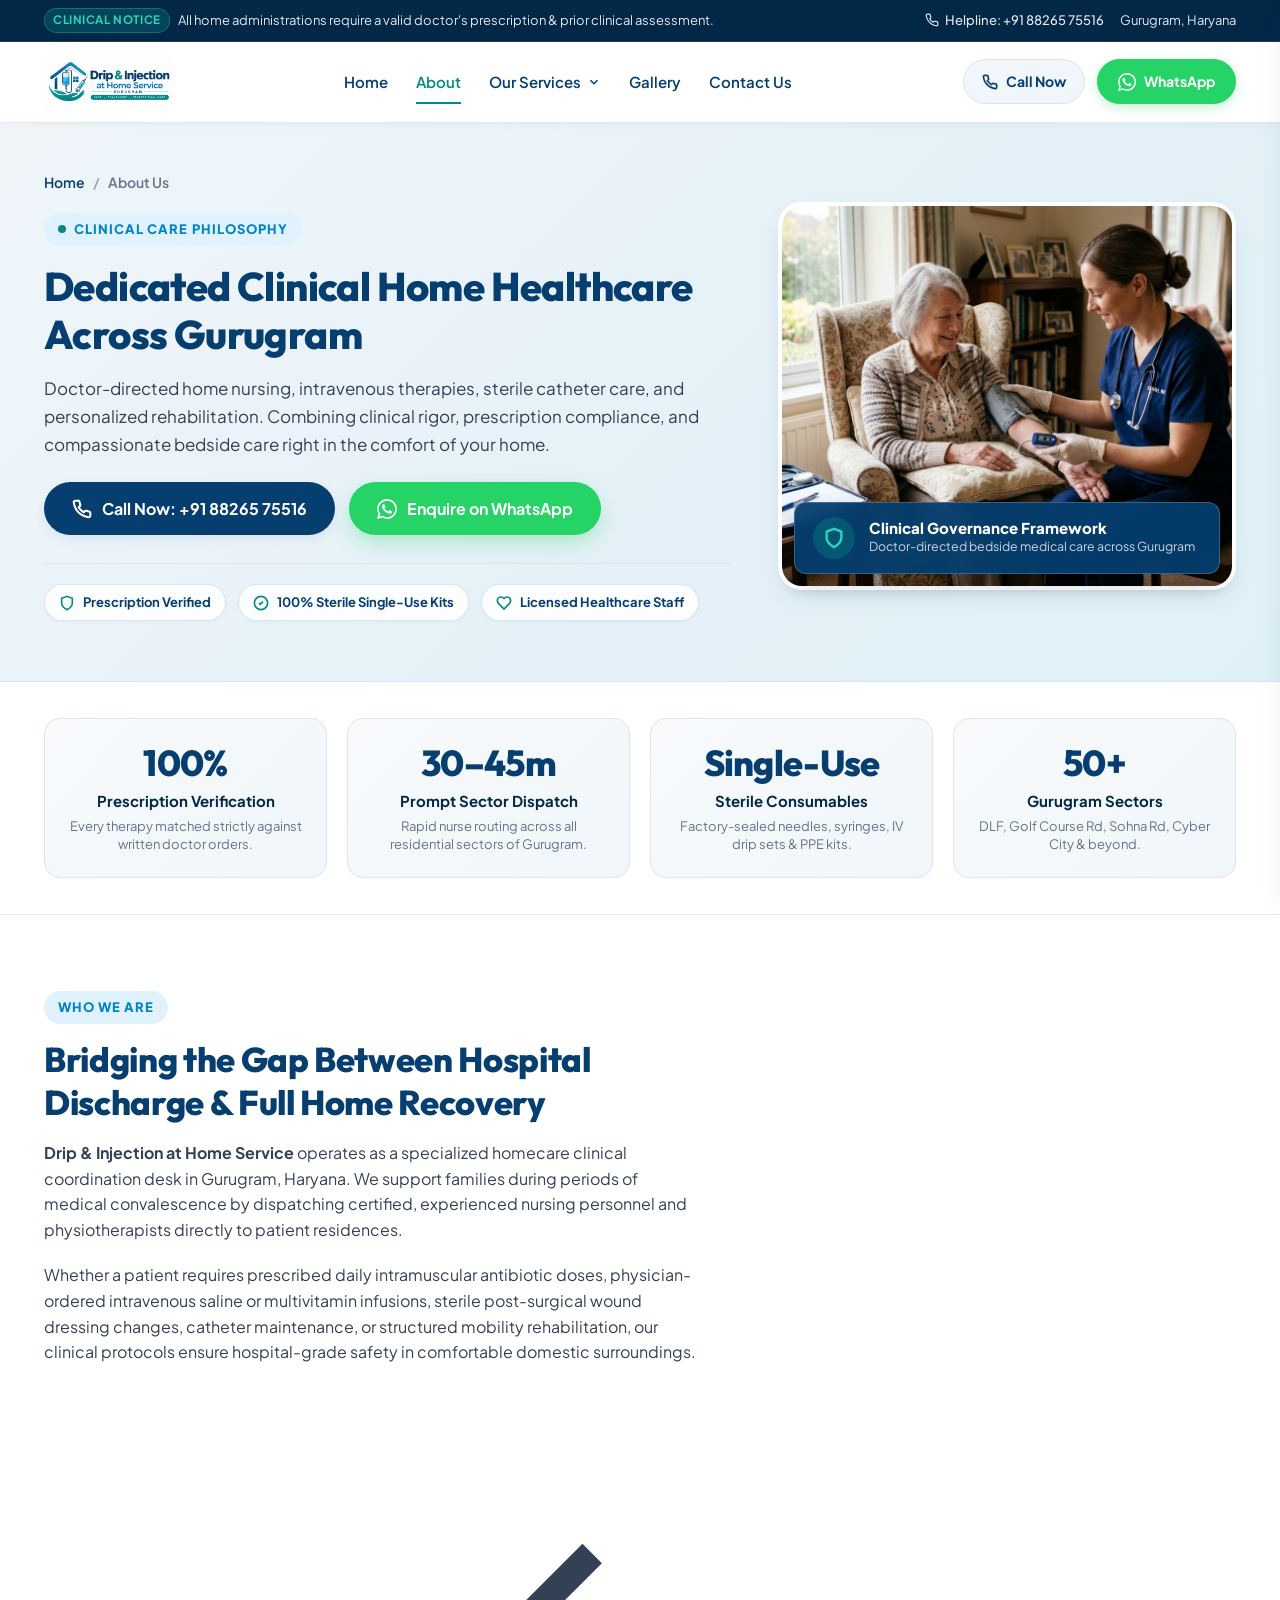
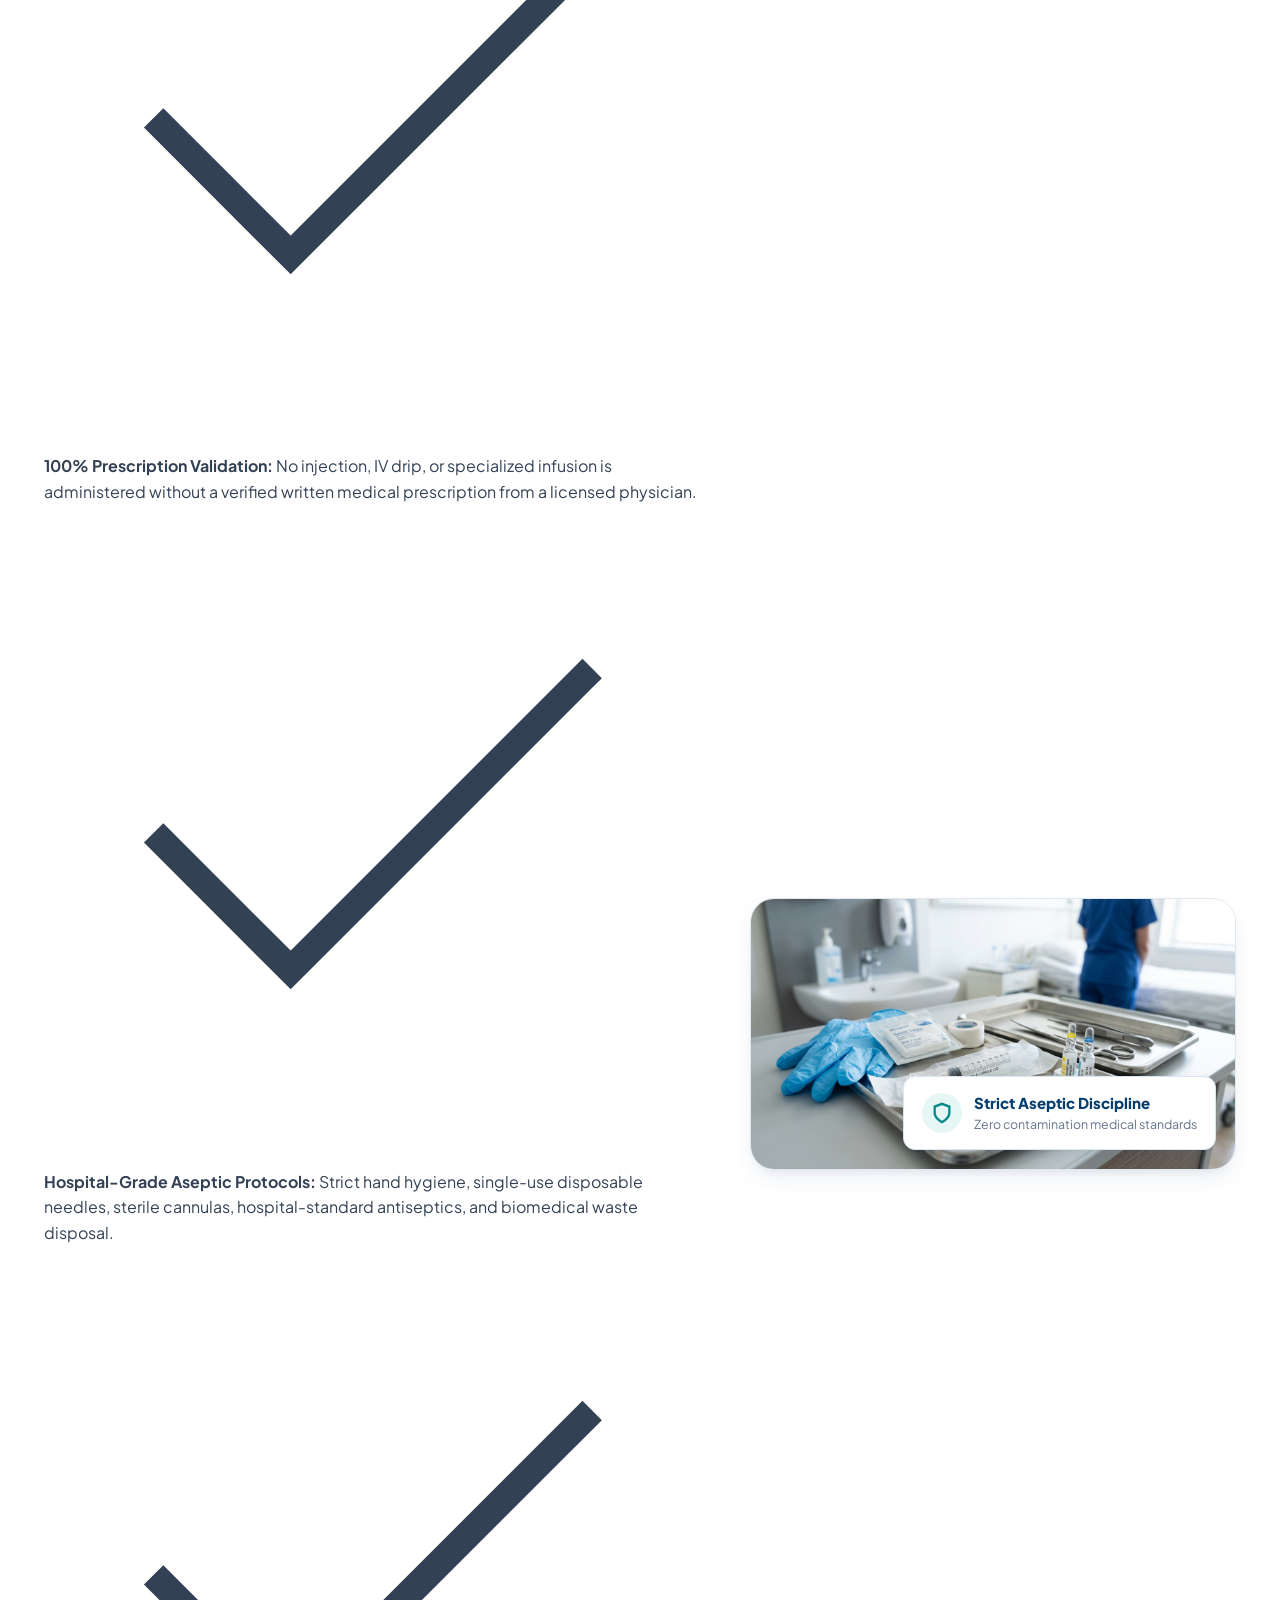
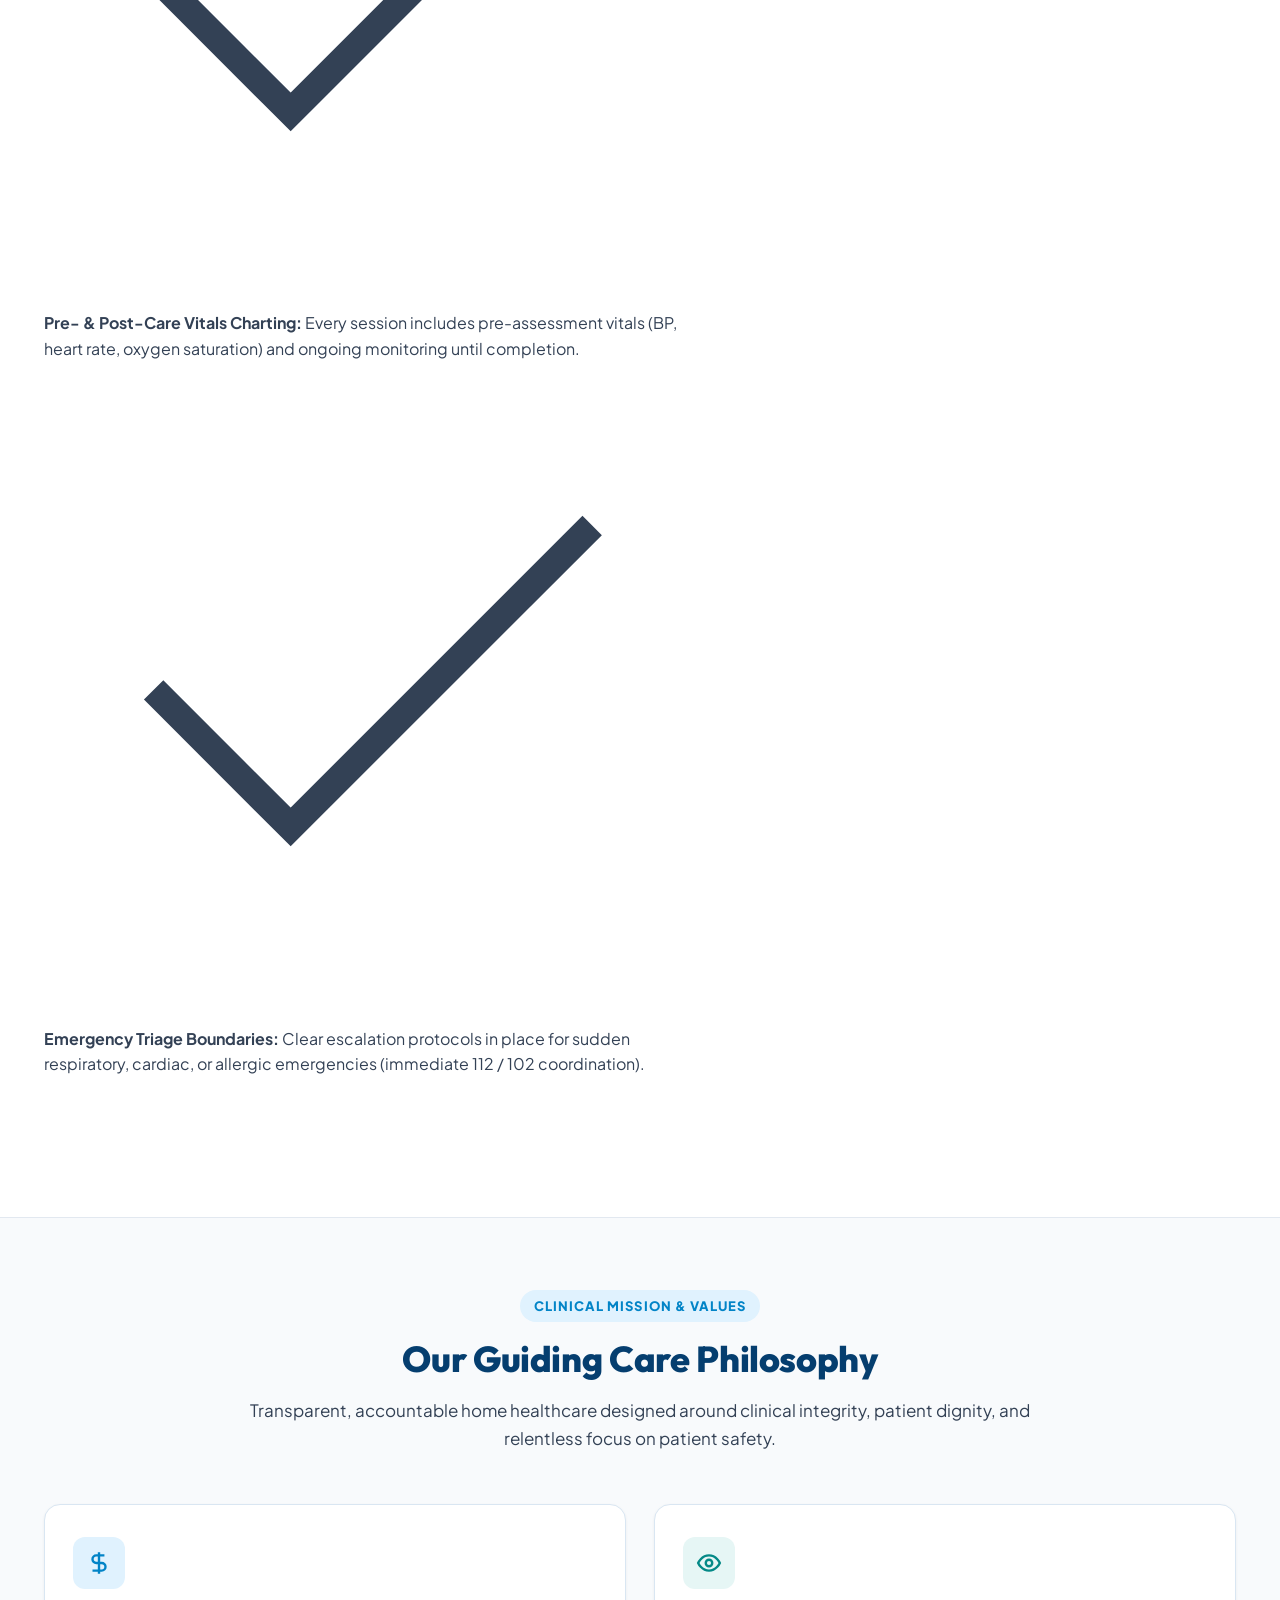
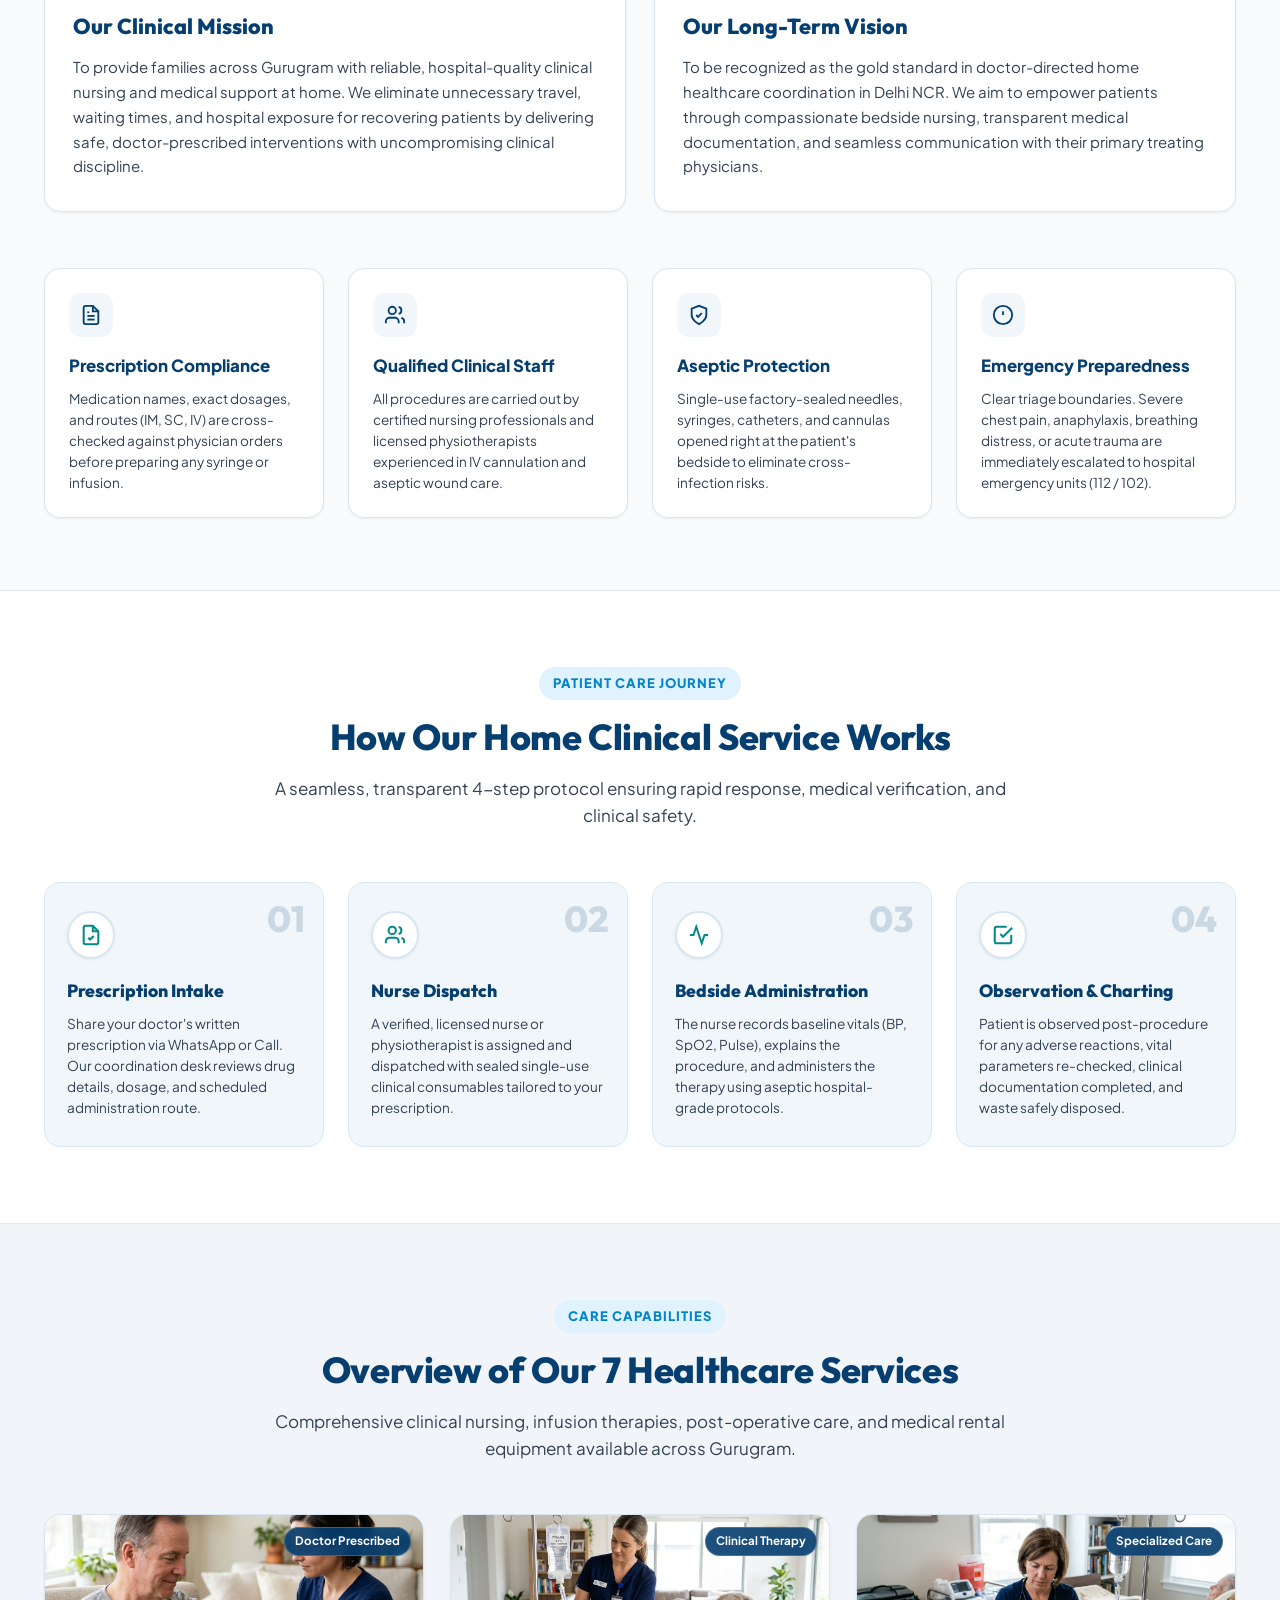
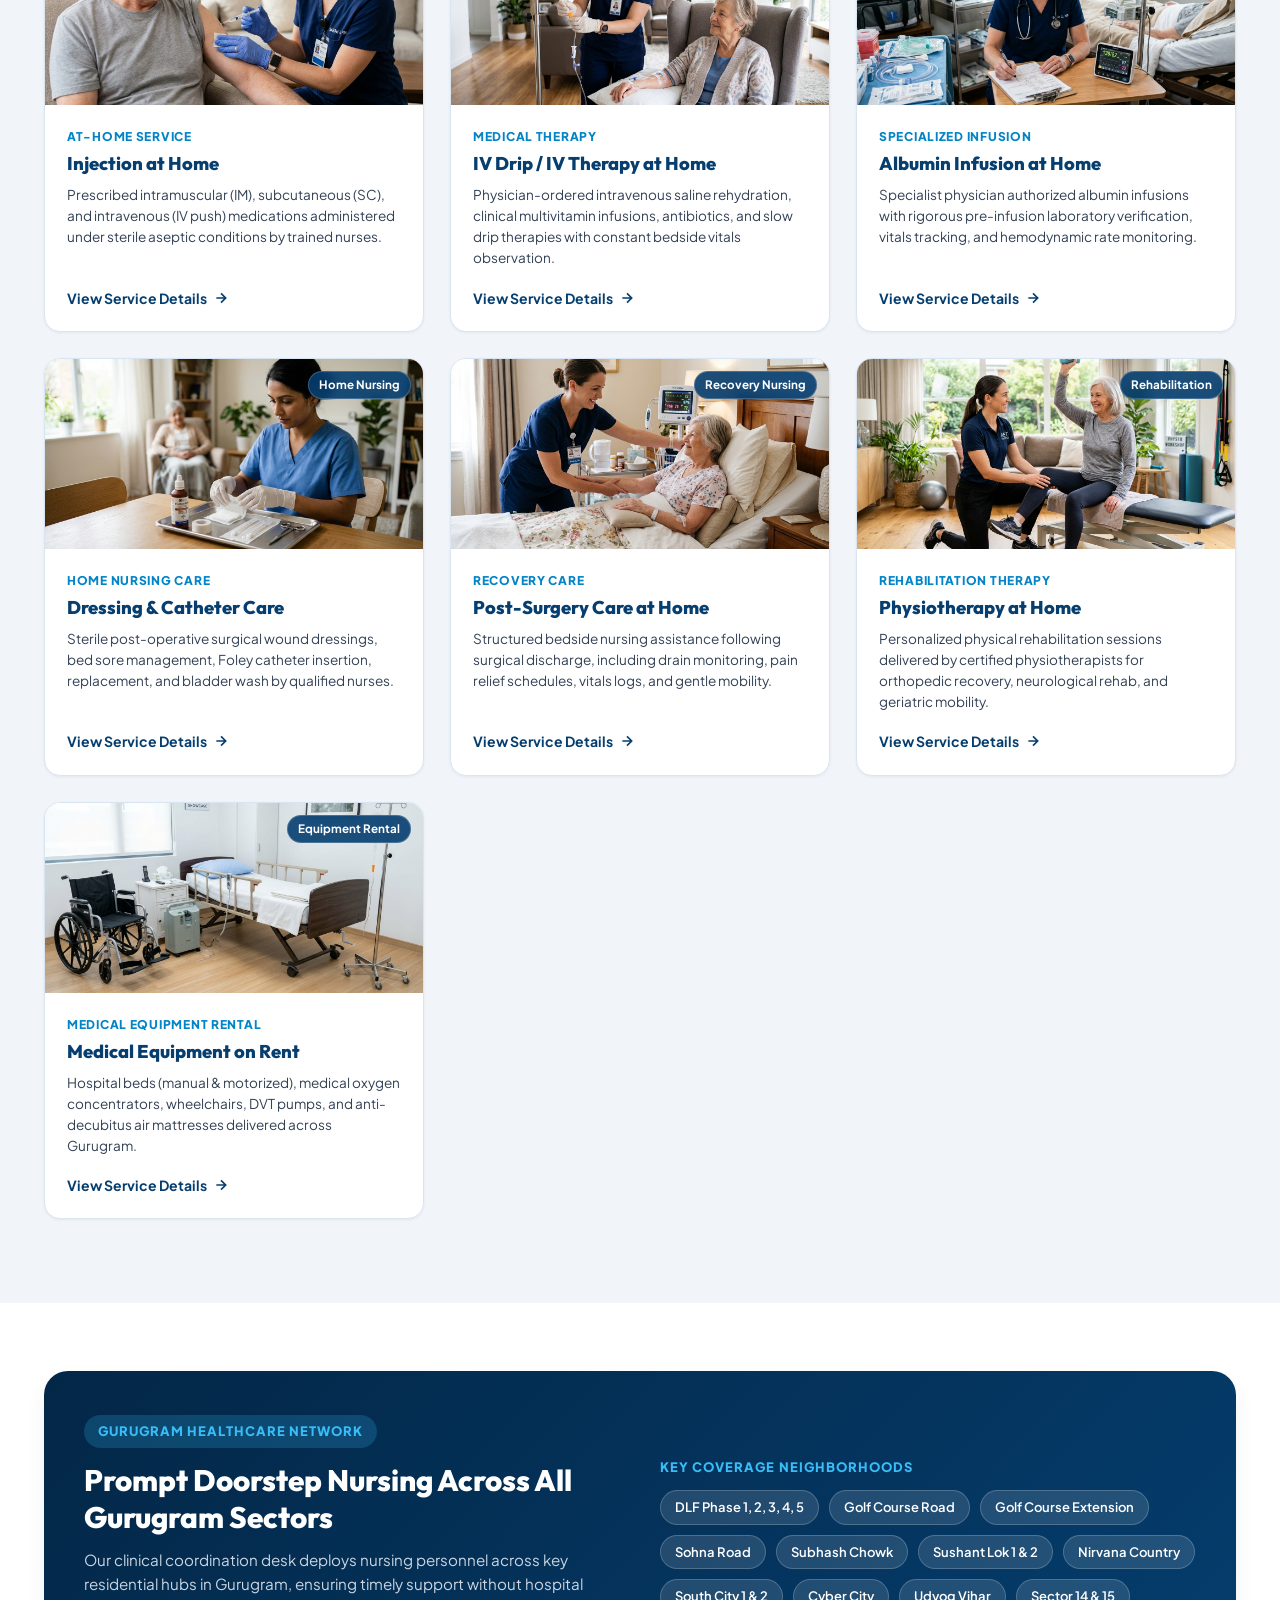
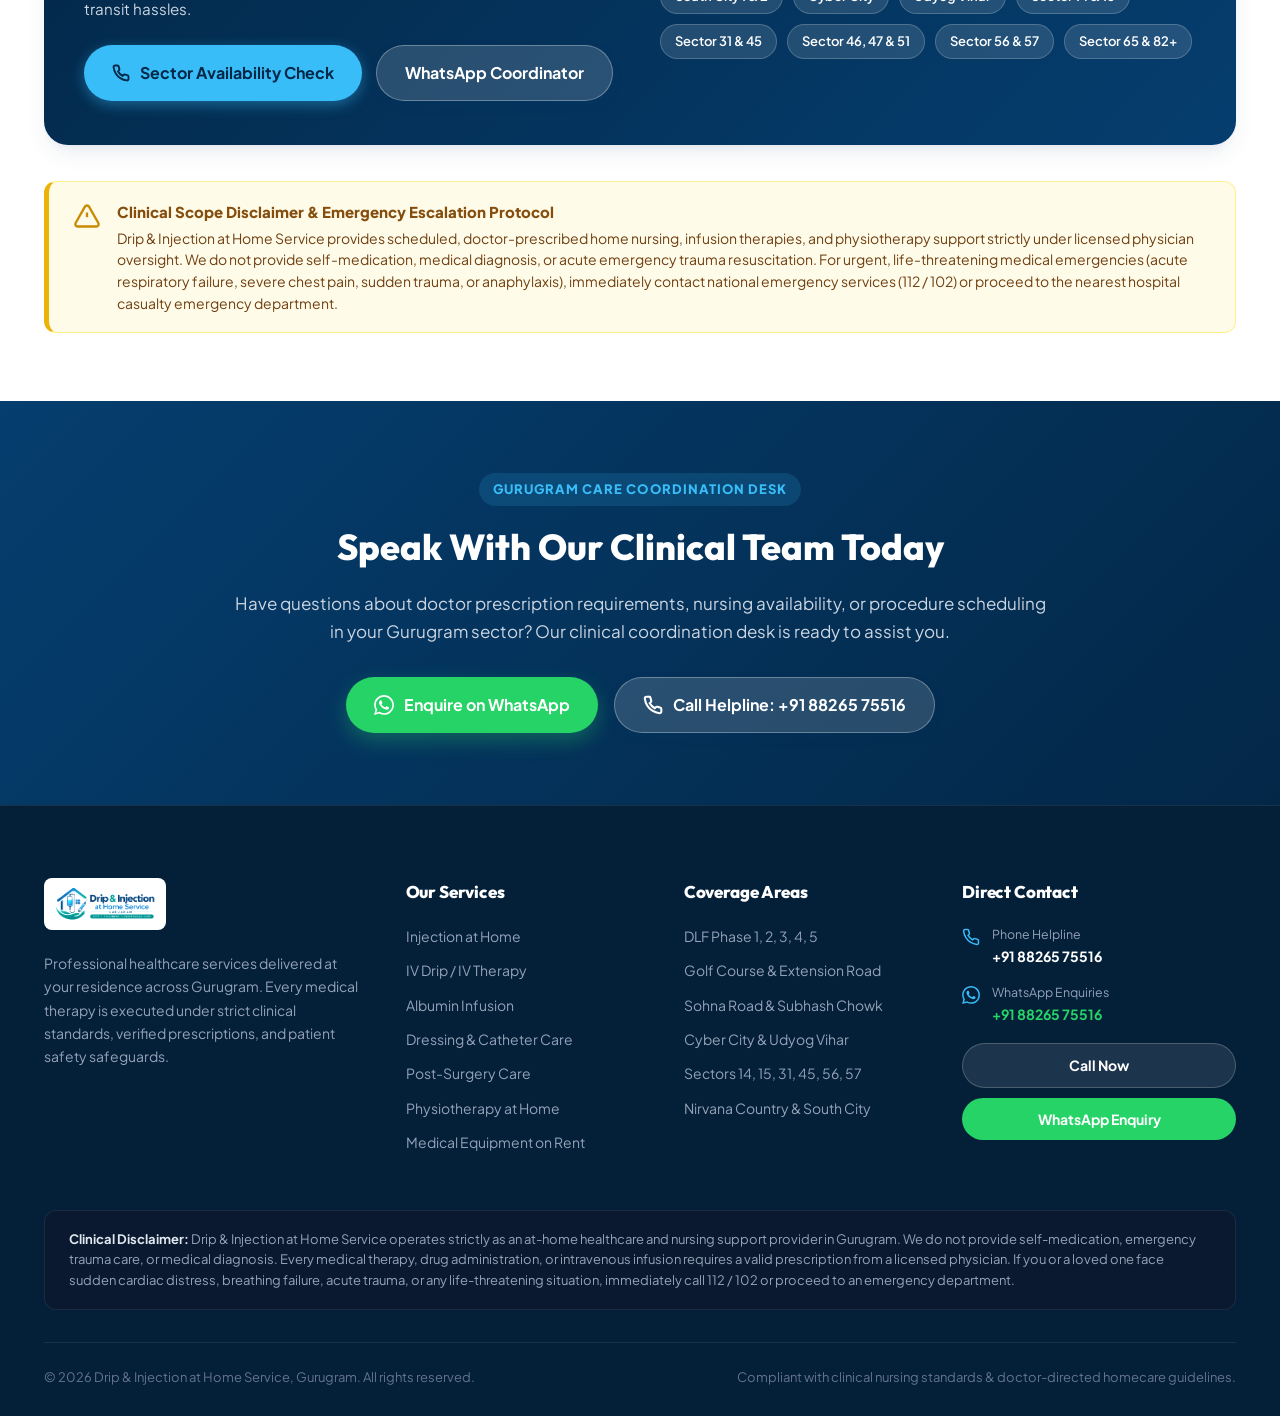
==== commit f0c2d4d7: "initial website update" ====
--- a/about.html
+++ b/about.html
@@ -179,195 +179,512 @@
     </div>
   </div>
 
-  <!-- Breadcrumbs & Hero Header -->
-  <section class="page-hero">
-    <div class="container">
-      <nav class="breadcrumb-nav" aria-label="Breadcrumb">
-        <a href="index.html">Home</a>
-        <span>/</span>
-        <span aria-current="page">About Us</span>
-      </nav>
-
-      <div class="section-tag">Clinical Care Philosophy</div>
-      <h1 class="page-h1">Dedicated Clinical Home Healthcare in Gurugram</h1>
-      <p class="section-subtitle" style="max-width: 760px;">
-        Providing safe, prescribed home nursing, infusion therapies, rehabilitation, and medical equipment with rigorous adherence to doctor prescriptions and sterile clinical standards.
-      </p>
+  <!-- Page Hero Header (Refined 2-Column Clinical Presentation) -->
+  <section class="about-hero-section">
+    <div class="container">
+      <div class="about-hero-grid">
+        <div class="about-hero-content">
+          <nav class="breadcrumb-nav" aria-label="Breadcrumb">
+            <a href="index.html">Home</a>
+            <span class="breadcrumb-separator">/</span>
+            <span aria-current="page">About Us</span>
+          </nav>
+
+          <div class="about-hero-tag">
+            <span class="hero-badge-dot"></span>
+            Clinical Care Philosophy
+          </div>
+          <h1 class="about-hero-h1">Dedicated Clinical Home Healthcare Across Gurugram</h1>
+          <p class="about-hero-lead">
+            Doctor-directed home nursing, intravenous therapies, sterile catheter care, and personalized rehabilitation. Combining clinical rigor, prescription compliance, and compassionate bedside care right in the comfort of your home.
+          </p>
+
+          <div class="about-hero-actions">
+            <a href="tel:+918826575516" class="btn-secondary-phone" title="Call Our Clinical Helpline">
+              <svg width="20" height="20" viewBox="0 0 24 24" fill="none" stroke="currentColor" stroke-width="2.5"><path d="M22 16.92v3a2 2 0 0 1-2.18 2 19.79 19.79 0 0 1-8.63-3.07 19.5 19.5 0 0 1-6-6 19.79 19.79 0 0 1-3.07-8.67A2 2 0 0 1 4.11 2h3a2 2 0 0 1 2 1.72 12.84 12.84 0 0 0 .7 2.81 2 2 0 0 1-.45 2.11L8.09 9.91a16 16 0 0 0 6 6l1.27-1.27a2 2 0 0 1 2.11-.45 12.84 12.84 0 0 0 2.81.7A2 2 0 0 1 22 16.92z"/></svg>
+              Call Now: +91 88265 75516
+            </a>
+            <a href="https://wa.me/918826575516?text=Hello%2C%20I%20would%20like%20to%20enquire%20about%20Home%20Healthcare%20Services%20in%20Gurugram." target="_blank" rel="noopener noreferrer" class="btn-primary-whatsapp" title="Enquire on WhatsApp">
+              <svg width="20" height="20" viewBox="0 0 24 24" fill="currentColor"><path d="M.057 24l1.687-6.163c-1.041-1.804-1.588-3.849-1.587-5.946.003-6.556 5.338-11.891 11.893-11.891 3.181.001 6.167 1.24 8.413 3.488 2.245 2.248 3.481 5.236 3.48 8.414-.003 6.557-5.338 11.892-11.893 11.892-1.99-.001-3.951-.5-5.688-1.448l-6.305 1.654zm6.597-3.807c1.676.995 3.276 1.591 5.392 1.592 5.448 0 9.886-4.434 9.889-9.885.002-5.462-4.415-9.89-9.881-9.892-5.452 0-9.887 4.434-9.889 9.884-.001 2.225.651 3.891 1.746 5.634l-.999 3.648 3.742-.981zm11.387-5.464c-.074-.124-.272-.198-.57-.347-.297-.149-1.758-.868-2.031-.967-.272-.099-.47-.149-.669.149-.198.297-.768.967-.941 1.165-.173.198-.347.223-.644.074-.297-.149-1.255-.462-2.39-1.475-.883-.788-1.48-1.761-1.653-2.059-.173-.297-.018-.458.13-.606.134-.133.297-.347.446-.521.151-.172.2-.296.3-.495.099-.198.05-.372-.025-.521-.075-.148-.669-1.611-.916-2.206-.242-.579-.487-.501-.669-.51l-.57-.01c-.198 0-.52.074-.792.372s-1.04 1.016-1.04 2.479 1.065 2.876 1.213 3.074c.149.198 2.095 3.2 5.076 4.487.709.306 1.263.489 1.694.626.712.226 1.36.194 1.872.118.571-.085 1.758-.719 2.006-1.413.248-.695.248-1.29.173-1.414z"/></svg>
+              Enquire on WhatsApp
+            </a>
+          </div>
+
+          <div class="about-trust-row">
+            <div class="about-trust-chip">
+              <svg viewBox="0 0 24 24" fill="none" stroke="currentColor" stroke-width="2.5"><path d="M12 22s8-4 8-10V5l-8-3-8 3v7c0 6 8 10 8 10z"/></svg>
+              Prescription Verified
+            </div>
+            <div class="about-trust-chip">
+              <svg viewBox="0 0 24 24" fill="none" stroke="currentColor" stroke-width="2.5"><circle cx="12" cy="12" r="10"/><path d="m9 12 2 2 4-4"/></svg>
+              100% Sterile Single-Use Kits
+            </div>
+            <div class="about-trust-chip">
+              <svg viewBox="0 0 24 24" fill="none" stroke="currentColor" stroke-width="2.5"><path d="M19 14c1.49-1.46 3-3.21 3-5.5A5.5 5.5 0 0 0 16.5 3c-1.76 0-3 .5-4.5 2-1.5-1.5-2.74-2-4.5-2A5.5 5.5 0 0 0 2 8.5c0 2.3 1.5 4.05 3 5.5l7 7Z"/></svg>
+              Licensed Healthcare Staff
+            </div>
+          </div>
+        </div>
+
+        <div class="about-hero-media">
+          <div class="about-hero-img-wrap">
+            <img src="images/gallery/vitals-check.jpg" alt="Clinical nurse taking vital signs of patient during home care visit in Gurugram" class="about-hero-img" width="560" height="380">
+          </div>
+          <div class="about-hero-badge">
+            <div class="about-hero-badge-icon">
+              <svg width="22" height="22" viewBox="0 0 24 24" fill="none" stroke="currentColor" stroke-width="2.5"><path d="M12 22s8-4 8-10V5l-8-3-8 3v7c0 6 8 10 8 10z"/></svg>
+            </div>
+            <div>
+              <div class="about-hero-badge-title">Clinical Governance Framework</div>
+              <div class="about-hero-badge-sub">Doctor-directed bedside medical care across Gurugram</div>
+            </div>
+          </div>
+        </div>
+      </div>
     </div>
   </section>
 
-  <!-- About Introduction Section -->
+  <!-- Clinical Assurance Metrics Bar -->
+  <section class="about-stats-strip" aria-label="Clinical Metrics">
+    <div class="container">
+      <div class="about-stats-grid">
+        <div class="about-stat-card">
+          <div class="about-stat-num">100%</div>
+          <div class="about-stat-label">Prescription Verification</div>
+          <div class="about-stat-desc">Every therapy matched strictly against written doctor orders.</div>
+        </div>
+        <div class="about-stat-card">
+          <div class="about-stat-num">30–45m</div>
+          <div class="about-stat-label">Prompt Sector Dispatch</div>
+          <div class="about-stat-desc">Rapid nurse routing across all residential sectors of Gurugram.</div>
+        </div>
+        <div class="about-stat-card">
+          <div class="about-stat-num">Single-Use</div>
+          <div class="about-stat-label">Sterile Consumables</div>
+          <div class="about-stat-desc">Factory-sealed needles, syringes, IV drip sets &amp; PPE kits.</div>
+        </div>
+        <div class="about-stat-card">
+          <div class="about-stat-num">50+</div>
+          <div class="about-stat-label">Gurugram Sectors</div>
+          <div class="about-stat-desc">DLF, Golf Course Rd, Sohna Rd, Cyber City &amp; beyond.</div>
+        </div>
+      </div>
+    </div>
+  </section>
+
+  <!-- Narrative & Clinical Standards Section -->
   <main class="about-section">
     <div class="container">
-      
       <div class="about-intro-grid">
         <div>
           <div class="section-tag">Who We Are</div>
-          <h2 class="section-title" style="text-align: left; font-size: 2rem;">Professional Clinical Care Where You Are Most Comfortable</h2>
+          <h2 class="section-title" style="text-align: left; font-size: 2.15rem;">Bridging the Gap Between Hospital Discharge &amp; Full Home Recovery</h2>
           <p class="service-lead-text" style="margin-bottom: 20px;">
-            <strong>Drip &amp; Injection at Home Service</strong> operates as a specialized homecare coordination desk in Gurugram, Haryana. We bridge the gap between hospital discharge and full home recovery by coordinating licensed, qualified healthcare personnel directly to patient doorsteps.
-          </p>
-          <p class="service-body-text" style="margin-bottom: 20px;">
-            Whether managing prescribed daily antibiotic injections, physician-ordered intravenous rehydration, sterile post-surgical wound care, Foley catheter management, or structured mobility physiotherapy, our team treats patient safety as the non-negotiable cornerstone of every home visit.
-          </p>
-          <div class="clinical-standards-list" style="margin: 24px 0;">
+            <strong>Drip &amp; Injection at Home Service</strong> operates as a specialized homecare clinical coordination desk in Gurugram, Haryana. We support families during periods of medical convalescence by dispatching certified, experienced nursing personnel and physiotherapists directly to patient residences.
+          </p>
+          <p class="service-body-text" style="margin-bottom: 24px;">
+            Whether a patient requires prescribed daily intramuscular antibiotic doses, physician-ordered intravenous saline or multivitamin infusions, sterile post-surgical wound dressing changes, catheter maintenance, or structured mobility rehabilitation, our clinical protocols ensure hospital-grade safety in comfortable domestic surroundings.
+          </p>
+          <div class="clinical-standards-list">
             <div class="standard-check-item">
               <svg class="check-icon" viewBox="0 0 24 24" fill="none" stroke="currentColor"><path d="M20 6L9 17l-5-5"/></svg>
-              <span><strong>100% Prescription Verification:</strong> No injection or infusion is initiated without written medical authorization from a licensed clinician.</span>
+              <span><strong>100% Prescription Validation:</strong> No injection, IV drip, or specialized infusion is administered without a verified written medical prescription from a licensed physician.</span>
             </div>
             <div class="standard-check-item">
               <svg class="check-icon" viewBox="0 0 24 24" fill="none" stroke="currentColor"><path d="M20 6L9 17l-5-5"/></svg>
-              <span><strong>Aseptic Medical Protocol:</strong> Single-use sterile needles, sealed IV infusion sets, hospital-grade antiseptics, and biomedical waste disposal.</span>
+              <span><strong>Hospital-Grade Aseptic Protocols:</strong> Strict hand hygiene, single-use disposable needles, sterile cannulas, hospital-standard antiseptics, and biomedical waste disposal.</span>
             </div>
             <div class="standard-check-item">
               <svg class="check-icon" viewBox="0 0 24 24" fill="none" stroke="currentColor"><path d="M20 6L9 17l-5-5"/></svg>
-              <span><strong>Attending Clinical Monitoring:</strong> Baseline vitals check (BP, pulse, SpO2) recorded before, during, and after therapy delivery.</span>
+              <span><strong>Pre- &amp; Post-Care Vitals Charting:</strong> Every session includes pre-assessment vitals (BP, heart rate, oxygen saturation) and ongoing monitoring until completion.</span>
+            </div>
+            <div class="standard-check-item">
+              <svg class="check-icon" viewBox="0 0 24 24" fill="none" stroke="currentColor"><path d="M20 6L9 17l-5-5"/></svg>
+              <span><strong>Emergency Triage Boundaries:</strong> Clear escalation protocols in place for sudden respiratory, cardiac, or allergic emergencies (immediate 112 / 102 coordination).</span>
             </div>
           </div>
         </div>
 
         <div class="about-intro-media">
-          <img src="images/gallery/vitals-check.jpg" alt="Healthcare nurse conducting vital signs check in a patient home in Gurugram" class="about-intro-img" width="560" height="380">
+          <img src="images/gallery/sterile-prep.jpg" alt="Clinical nursing professional preparing sterile disposable syringe with aseptic technique" class="about-intro-img" width="560" height="420">
           <div class="about-floating-badge">
             <div class="about-floating-badge-icon">
               <svg width="22" height="22" viewBox="0 0 24 24" fill="none" stroke="currentColor" stroke-width="2.5"><path d="M12 22s8-4 8-10V5l-8-3-8 3v7c0 6 8 10 8 10z"/></svg>
             </div>
             <div>
-              <div class="about-floating-badge-title">Clinical Governance</div>
-              <div class="about-floating-badge-desc">Doctor-directed bedside care</div>
-            </div>
-          </div>
-        </div>
-      </div>
-
-      <!-- Key Care Principles Grid -->
-      <div class="section-header" style="margin-bottom: 36px;">
-        <div class="section-tag">Our Ethical Standards</div>
-        <h2 class="section-title">Core Principles of Home Clinical Care</h2>
+              <div class="about-floating-badge-title">Strict Aseptic Discipline</div>
+              <div class="about-floating-badge-desc">Zero contamination medical standards</div>
+            </div>
+          </div>
+        </div>
+      </div>
+    </div>
+  </main>
+
+  <!-- Mission, Vision & 4 Care Pillars Section -->
+  <section class="about-mission-section">
+    <div class="container">
+      <div class="section-header">
+        <div class="section-tag">Clinical Mission &amp; Values</div>
+        <h2 class="section-title">Our Guiding Care Philosophy</h2>
         <p class="section-subtitle">
-          Transparent healthcare delivery designed around clinical accountability, patient dignity, and emergency vigilance.
+          Transparent, accountable home healthcare designed around clinical integrity, patient dignity, and relentless focus on patient safety.
         </p>
       </div>
 
-      <div class="why-us-grid" style="margin-bottom: 64px;">
-        <div class="why-us-card">
-          <div class="why-us-icon-wrap">
-            <svg width="24" height="24" viewBox="0 0 24 24" fill="none" stroke="currentColor" stroke-width="2"><path d="M14 2H6a2 2 0 0 0-2 2v16a2 2 0 0 0 2 2h12a2 2 0 0 0 2-2V8z"/><polyline points="14 2 14 8 20 8"/><line x1="16" y1="13" x2="8" y2="13"/><line x1="16" y1="17" x2="8" y2="17"/><polyline points="10 9 9 9 8 9"/></svg>
-          </div>
-          <h3 class="why-us-card-title">Prescription Compliance</h3>
-          <p class="why-us-card-desc">
-            We operate strictly within clinician parameters. Dosages, administration routes (IM, SC, IV), and treatment timelines are cross-checked against your physician's prescription prior to dispatch.
-          </p>
-        </div>
-
-        <div class="why-us-card">
-          <div class="why-us-icon-wrap">
-            <svg width="24" height="24" viewBox="0 0 24 24" fill="none" stroke="currentColor" stroke-width="2"><path d="M16 21v-2a4 4 0 0 0-4-4H6a4 4 0 0 0-4 4v2"/><circle cx="9" cy="7" r="4"/><path d="M22 21v-2a4 4 0 0 0-3-3.87"/><path d="M16 3.13a4 4 0 0 1 0 7.75"/></svg>
-          </div>
-          <h3 class="why-us-card-title">Qualified Healthcare Staff</h3>
-          <p class="why-us-card-desc">
-            Care sessions are delivered by verified nurses and physiotherapists with clinical qualifications and experience handling aseptic techniques, cannulation, and patient mobilization.
-          </p>
-        </div>
-
-        <div class="why-us-card">
-          <div class="why-us-icon-wrap">
-            <svg width="24" height="24" viewBox="0 0 24 24" fill="none" stroke="currentColor" stroke-width="2"><circle cx="12" cy="12" r="10"/><line x1="12" y1="8" x2="12" y2="12"/><line x1="12" y1="16" x2="12.01" y2="16"/></svg>
-          </div>
-          <h3 class="why-us-card-title">Emergency Preparedness</h3>
-          <p class="why-us-card-desc">
-            We maintain strict triage boundaries. Acute respiratory failure, anaphylaxis, severe cardiac episodes, and trauma are immediately escalated to hospital emergency care services (112 / 102).
-          </p>
-        </div>
-      </div>
-
-      <!-- Seven Services Overview Section -->
-      <div class="service-content-card" style="margin-bottom: 56px;">
-        <div class="section-tag">Comprehensive Catalog</div>
-        <h2 class="content-block-title">Overview of Our 7 Healthcare Services</h2>
-        <p class="service-body-text" style="margin-bottom: 28px;">
-          Our services in Gurugram cover specialized home medical nursing, therapies, and care support:
+      <!-- Dual Mission & Vision Cards -->
+      <div class="mission-vision-grid">
+        <div class="mission-card">
+          <div class="mission-card-icon">
+            <svg width="26" height="26" viewBox="0 0 24 24" fill="none" stroke="currentColor" stroke-width="2.2"><path d="M12 2v20M17 5H9.5a3.5 3.5 0 0 0 0 7h5a3.5 3.5 0 0 1 0 7H6"/></svg>
+          </div>
+          <h3 class="mission-card-title">Our Clinical Mission</h3>
+          <p class="mission-card-text">
+            To provide families across Gurugram with reliable, hospital-quality clinical nursing and medical support at home. We eliminate unnecessary travel, waiting times, and hospital exposure for recovering patients by delivering safe, doctor-prescribed interventions with uncompromising clinical discipline.
+          </p>
+        </div>
+
+        <div class="mission-card vision">
+          <div class="mission-card-icon">
+            <svg width="26" height="26" viewBox="0 0 24 24" fill="none" stroke="currentColor" stroke-width="2.2"><path d="M2 12s3-7 10-7 10 7 10 7-3 7-10 7-10-7-10-7Z"/><circle cx="12" cy="12" r="3"/></svg>
+          </div>
+          <h3 class="mission-card-title">Our Long-Term Vision</h3>
+          <p class="mission-card-text">
+            To be recognized as the gold standard in doctor-directed home healthcare coordination in Delhi NCR. We aim to empower patients through compassionate bedside nursing, transparent medical documentation, and seamless communication with their primary treating physicians.
+          </p>
+        </div>
+      </div>
+
+      <!-- 4 Core Pillars Grid -->
+      <div class="pillars-grid">
+        <div class="pillar-card">
+          <div class="pillar-icon-wrap">
+            <svg width="22" height="22" viewBox="0 0 24 24" fill="none" stroke="currentColor" stroke-width="2"><path d="M14 2H6a2 2 0 0 0-2 2v16a2 2 0 0 0 2 2h12a2 2 0 0 0 2-2V8z"/><polyline points="14 2 14 8 20 8"/><line x1="16" y1="13" x2="8" y2="13"/><line x1="16" y1="17" x2="8" y2="17"/><polyline points="10 9 9 9 8 9"/></svg>
+          </div>
+          <h3 class="pillar-title">Prescription Compliance</h3>
+          <p class="pillar-desc">
+            Medication names, exact dosages, and routes (IM, SC, IV) are cross-checked against physician orders before preparing any syringe or infusion.
+          </p>
+        </div>
+
+        <div class="pillar-card">
+          <div class="pillar-icon-wrap">
+            <svg width="22" height="22" viewBox="0 0 24 24" fill="none" stroke="currentColor" stroke-width="2"><path d="M16 21v-2a4 4 0 0 0-4-4H6a4 4 0 0 0-4 4v2"/><circle cx="9" cy="7" r="4"/><path d="M22 21v-2a4 4 0 0 0-3-3.87"/><path d="M16 3.13a4 4 0 0 1 0 7.75"/></svg>
+          </div>
+          <h3 class="pillar-title">Qualified Clinical Staff</h3>
+          <p class="pillar-desc">
+            All procedures are carried out by certified nursing professionals and licensed physiotherapists experienced in IV cannulation and aseptic wound care.
+          </p>
+        </div>
+
+        <div class="pillar-card">
+          <div class="pillar-icon-wrap">
+            <svg width="22" height="22" viewBox="0 0 24 24" fill="none" stroke="currentColor" stroke-width="2"><path d="M12 22s8-4 8-10V5l-8-3-8 3v7c0 6 8 10 8 10z"/><path d="m9 12 2 2 4-4"/></svg>
+          </div>
+          <h3 class="pillar-title">Aseptic Protection</h3>
+          <p class="pillar-desc">
+            Single-use factory-sealed needles, syringes, catheters, and cannulas opened right at the patient's bedside to eliminate cross-infection risks.
+          </p>
+        </div>
+
+        <div class="pillar-card">
+          <div class="pillar-icon-wrap">
+            <svg width="22" height="22" viewBox="0 0 24 24" fill="none" stroke="currentColor" stroke-width="2"><circle cx="12" cy="12" r="10"/><line x1="12" y1="8" x2="12" y2="12"/><line x1="12" y1="16" x2="12.01" y2="16"/></svg>
+          </div>
+          <h3 class="pillar-title">Emergency Preparedness</h3>
+          <p class="pillar-desc">
+            Clear triage boundaries. Severe chest pain, anaphylaxis, breathing distress, or acute trauma are immediately escalated to hospital emergency units (112 / 102).
+          </p>
+        </div>
+      </div>
+    </div>
+  </section>
+
+  <!-- 4-Step Patient Journey / Clinical Workflow -->
+  <section class="about-process-section">
+    <div class="container">
+      <div class="section-header">
+        <div class="section-tag">Patient Care Journey</div>
+        <h2 class="section-title">How Our Home Clinical Service Works</h2>
+        <p class="section-subtitle">
+          A seamless, transparent 4-step protocol ensuring rapid response, medical verification, and clinical safety.
         </p>
-        
-        <div style="display: grid; grid-template-columns: repeat(auto-fit, minmax(280px, 1fr)); gap: 20px;">
-          <div style="padding: 18px; background-color: var(--bg-card); border-radius: var(--radius-md); border: 1px solid var(--border-card);">
-            <h4 style="color: var(--navy-primary); font-size: 1.05rem; margin-bottom: 6px;">1. Injection at Home</h4>
-            <p style="font-size: 0.85rem; color: var(--text-body); line-height: 1.5;">Prescribed intramuscular, subcutaneous, and intravenous push injections administered under aseptic conditions.</p>
-            <a href="services/injection-at-home.html" style="font-size: 0.8125rem; font-weight: 700; color: var(--blue-accent); display: inline-block; margin-top: 8px;">View Details &rarr;</a>
-          </div>
-
-          <div style="padding: 18px; background-color: var(--bg-card); border-radius: var(--radius-md); border: 1px solid var(--border-card);">
-            <h4 style="color: var(--navy-primary); font-size: 1.05rem; margin-bottom: 6px;">2. IV Drip / IV Therapy</h4>
-            <p style="font-size: 0.85rem; color: var(--text-body); line-height: 1.5;">Doctor-directed intravenous saline, antibiotics, electrolyte replenishment, and slow infusion therapy.</p>
-            <a href="services/iv-drip-at-home.html" style="font-size: 0.8125rem; font-weight: 700; color: var(--blue-accent); display: inline-block; margin-top: 8px;">View Details &rarr;</a>
-          </div>
-
-          <div style="padding: 18px; background-color: var(--bg-card); border-radius: var(--radius-md); border: 1px solid var(--border-card);">
-            <h4 style="color: var(--navy-primary); font-size: 1.05rem; margin-bottom: 6px;">3. Albumin Infusion at Home</h4>
-            <p style="font-size: 0.85rem; color: var(--text-body); line-height: 1.5;">Specialist medical authorization enquiries with strict hemodynamic monitoring and lab verification.</p>
-            <a href="services/albumin-infusion-at-home.html" style="font-size: 0.8125rem; font-weight: 700; color: var(--blue-accent); display: inline-block; margin-top: 8px;">View Details &rarr;</a>
-          </div>
-
-          <div style="padding: 18px; background-color: var(--bg-card); border-radius: var(--radius-md); border: 1px solid var(--border-card);">
-            <h4 style="color: var(--navy-primary); font-size: 1.05rem; margin-bottom: 6px;">4. Dressing &amp; Catheter Care</h4>
-            <p style="font-size: 0.85rem; color: var(--text-body); line-height: 1.5;">Sterile wound dressing changes, bed sore management, and urinary Foley catheter care by qualified nurses.</p>
-            <a href="services/dressing-and-catheter-care.html" style="font-size: 0.8125rem; font-weight: 700; color: var(--blue-accent); display: inline-block; margin-top: 8px;">View Details &rarr;</a>
-          </div>
-
-          <div style="padding: 18px; background-color: var(--bg-card); border-radius: var(--radius-md); border: 1px solid var(--border-card);">
-            <h4 style="color: var(--navy-primary); font-size: 1.05rem; margin-bottom: 6px;">5. Post-Surgery Care</h4>
-            <p style="font-size: 0.85rem; color: var(--text-body); line-height: 1.5;">Post-operative nursing assistance, vital signs monitoring, pain management protocol, and mobility support.</p>
-            <a href="services/post-surgery-care.html" style="font-size: 0.8125rem; font-weight: 700; color: var(--blue-accent); display: inline-block; margin-top: 8px;">View Details &rarr;</a>
-          </div>
-
-          <div style="padding: 18px; background-color: var(--bg-card); border-radius: var(--radius-md); border: 1px solid var(--border-card);">
-            <h4 style="color: var(--navy-primary); font-size: 1.05rem; margin-bottom: 6px;">6. Physiotherapy at Home</h4>
-            <p style="font-size: 0.85rem; color: var(--text-body); line-height: 1.5;">Physical rehabilitation sessions delivered by certified physiotherapists for orthopedic and neuro recovery.</p>
-            <a href="services/physiotherapy-at-home.html" style="font-size: 0.8125rem; font-weight: 700; color: var(--blue-accent); display: inline-block; margin-top: 8px;">View Details &rarr;</a>
-          </div>
-
-          <div style="padding: 18px; background-color: var(--bg-card); border-radius: var(--radius-md); border: 1px solid var(--border-card);">
-            <h4 style="color: var(--navy-primary); font-size: 1.05rem; margin-bottom: 6px;">7. Medical Equipment on Rent</h4>
-            <p style="font-size: 0.85rem; color: var(--text-body); line-height: 1.5;">Hospital beds, oxygen concentrators, wheelchairs, and air mattresses coordinated upon stock confirmation.</p>
-            <a href="services/medical-equipment-on-rent.html" style="font-size: 0.8125rem; font-weight: 700; color: var(--blue-accent); display: inline-block; margin-top: 8px;">View Details &rarr;</a>
-          </div>
-        </div>
-      </div>
-
-      <!-- Regulatory Notice Box -->
-      <div class="clinical-notice-box" style="margin-top: 0; margin-bottom: 48px;">
+      </div>
+
+      <div class="process-grid">
+        <div class="process-card">
+          <div class="process-step-num">01</div>
+          <div class="process-icon-wrap">
+            <svg width="22" height="22" viewBox="0 0 24 24" fill="none" stroke="currentColor" stroke-width="2.2"><path d="M14 2H6a2 2 0 0 0-2 2v16a2 2 0 0 0 2 2h12a2 2 0 0 0 2-2V8z"/><polyline points="14 2 14 8 20 8"/><path d="m9 15 2 2 4-4"/></svg>
+          </div>
+          <h3 class="process-card-title">Prescription Intake</h3>
+          <p class="process-card-desc">
+            Share your doctor's written prescription via WhatsApp or Call. Our coordination desk reviews drug details, dosage, and scheduled administration route.
+          </p>
+        </div>
+
+        <div class="process-card">
+          <div class="process-step-num">02</div>
+          <div class="process-icon-wrap">
+            <svg width="22" height="22" viewBox="0 0 24 24" fill="none" stroke="currentColor" stroke-width="2.2"><path d="M16 21v-2a4 4 0 0 0-4-4H6a4 4 0 0 0-4 4v2"/><circle cx="9" cy="7" r="4"/><path d="M22 21v-2a4 4 0 0 0-3-3.87"/><path d="M16 3.13a4 4 0 0 1 0 7.75"/></svg>
+          </div>
+          <h3 class="process-card-title">Nurse Dispatch</h3>
+          <p class="process-card-desc">
+            A verified, licensed nurse or physiotherapist is assigned and dispatched with sealed single-use clinical consumables tailored to your prescription.
+          </p>
+        </div>
+
+        <div class="process-card">
+          <div class="process-step-num">03</div>
+          <div class="process-icon-wrap">
+            <svg width="22" height="22" viewBox="0 0 24 24" fill="none" stroke="currentColor" stroke-width="2.2"><path d="M22 12h-4l-3 9L9 3l-3 9H2"/></svg>
+          </div>
+          <h3 class="process-card-title">Bedside Administration</h3>
+          <p class="process-card-desc">
+            The nurse records baseline vitals (BP, SpO2, Pulse), explains the procedure, and administers the therapy using aseptic hospital-grade protocols.
+          </p>
+        </div>
+
+        <div class="process-card">
+          <div class="process-step-num">04</div>
+          <div class="process-icon-wrap">
+            <svg width="22" height="22" viewBox="0 0 24 24" fill="none" stroke="currentColor" stroke-width="2.2"><path d="M9 11l3 3L22 4"/><path d="M21 12v7a2 2 0 0 1-2 2H5a2 2 0 0 1-2-2V5a2 2 0 0 1 2-2h11"/></svg>
+          </div>
+          <h3 class="process-card-title">Observation &amp; Charting</h3>
+          <p class="process-card-desc">
+            Patient is observed post-procedure for any adverse reactions, vital parameters re-checked, clinical documentation completed, and waste safely disposed.
+          </p>
+        </div>
+      </div>
+    </div>
+  </section>
+
+  <!-- 7 Healthcare Services Catalog Grid -->
+  <section class="about-services-section">
+    <div class="container">
+      <div class="section-header">
+        <div class="section-tag">Care Capabilities</div>
+        <h2 class="section-title">Overview of Our 7 Healthcare Services</h2>
+        <p class="section-subtitle">
+          Comprehensive clinical nursing, infusion therapies, post-operative care, and medical rental equipment available across Gurugram.
+        </p>
+      </div>
+
+      <div class="about-services-grid">
+        <!-- Service 1: Injection at Home -->
+        <article class="about-service-card">
+          <div class="about-service-img-wrap">
+            <img src="images/services/injection.jpg" alt="Prescribed injection administration at home in Gurugram" class="about-service-img" loading="lazy" width="400" height="190">
+            <span class="about-service-badge">Doctor Prescribed</span>
+          </div>
+          <div class="about-service-body">
+            <span class="about-service-category">At-Home Service</span>
+            <h3 class="about-service-title">Injection at Home</h3>
+            <p class="about-service-desc">
+              Prescribed intramuscular (IM), subcutaneous (SC), and intravenous (IV push) medications administered under sterile aseptic conditions by trained nurses.
+            </p>
+            <a href="services/injection-at-home.html" class="about-service-link">
+              <span>View Service Details</span>
+              <svg width="16" height="16" viewBox="0 0 24 24" fill="none" stroke="currentColor" stroke-width="2.5"><path d="M5 12h14M12 5l7 7-7 7"/></svg>
+            </a>
+          </div>
+        </article>
+
+        <!-- Service 2: IV Drip at Home -->
+        <article class="about-service-card">
+          <div class="about-service-img-wrap">
+            <img src="images/services/iv-drip.jpg" alt="Nurse monitoring IV drip therapy in patient residence" class="about-service-img" loading="lazy" width="400" height="190">
+            <span class="about-service-badge">Clinical Therapy</span>
+          </div>
+          <div class="about-service-body">
+            <span class="about-service-category">Medical Therapy</span>
+            <h3 class="about-service-title">IV Drip / IV Therapy at Home</h3>
+            <p class="about-service-desc">
+              Physician-ordered intravenous saline rehydration, clinical multivitamin infusions, antibiotics, and slow drip therapies with constant bedside vitals observation.
+            </p>
+            <a href="services/iv-drip-at-home.html" class="about-service-link">
+              <span>View Service Details</span>
+              <svg width="16" height="16" viewBox="0 0 24 24" fill="none" stroke="currentColor" stroke-width="2.5"><path d="M5 12h14M12 5l7 7-7 7"/></svg>
+            </a>
+          </div>
+        </article>
+
+        <!-- Service 3: Albumin Infusion -->
+        <article class="about-service-card">
+          <div class="about-service-img-wrap">
+            <img src="images/services/albumin-infusion.jpg" alt="Albumin infusion therapy coordination at home" class="about-service-img" loading="lazy" width="400" height="190">
+            <span class="about-service-badge">Specialized Care</span>
+          </div>
+          <div class="about-service-body">
+            <span class="about-service-category">Specialized Infusion</span>
+            <h3 class="about-service-title">Albumin Infusion at Home</h3>
+            <p class="about-service-desc">
+              Specialist physician authorized albumin infusions with rigorous pre-infusion laboratory verification, vitals tracking, and hemodynamic rate monitoring.
+            </p>
+            <a href="services/albumin-infusion-at-home.html" class="about-service-link">
+              <span>View Service Details</span>
+              <svg width="16" height="16" viewBox="0 0 24 24" fill="none" stroke="currentColor" stroke-width="2.5"><path d="M5 12h14M12 5l7 7-7 7"/></svg>
+            </a>
+          </div>
+        </article>
+
+        <!-- Service 4: Dressing & Catheter Care -->
+        <article class="about-service-card">
+          <div class="about-service-img-wrap">
+            <img src="images/services/dressing-catheter.jpg" alt="Sterile wound dressing and catheter care at home" class="about-service-img" loading="lazy" width="400" height="190">
+            <span class="about-service-badge">Home Nursing</span>
+          </div>
+          <div class="about-service-body">
+            <span class="about-service-category">Home Nursing Care</span>
+            <h3 class="about-service-title">Dressing &amp; Catheter Care</h3>
+            <p class="about-service-desc">
+              Sterile post-operative surgical wound dressings, bed sore management, Foley catheter insertion, replacement, and bladder wash by qualified nurses.
+            </p>
+            <a href="services/dressing-and-catheter-care.html" class="about-service-link">
+              <span>View Service Details</span>
+              <svg width="16" height="16" viewBox="0 0 24 24" fill="none" stroke="currentColor" stroke-width="2.5"><path d="M5 12h14M12 5l7 7-7 7"/></svg>
+            </a>
+          </div>
+        </article>
+
+        <!-- Service 5: Post-Surgery Care -->
+        <article class="about-service-card">
+          <div class="about-service-img-wrap">
+            <img src="images/services/post-surgery.jpg" alt="Post-operative recovery care and patient nursing support" class="about-service-img" loading="lazy" width="400" height="190">
+            <span class="about-service-badge">Recovery Nursing</span>
+          </div>
+          <div class="about-service-body">
+            <span class="about-service-category">Recovery Care</span>
+            <h3 class="about-service-title">Post-Surgery Care at Home</h3>
+            <p class="about-service-desc">
+              Structured bedside nursing assistance following surgical discharge, including drain monitoring, pain relief schedules, vitals logs, and gentle mobility.
+            </p>
+            <a href="services/post-surgery-care.html" class="about-service-link">
+              <span>View Service Details</span>
+              <svg width="16" height="16" viewBox="0 0 24 24" fill="none" stroke="currentColor" stroke-width="2.5"><path d="M5 12h14M12 5l7 7-7 7"/></svg>
+            </a>
+          </div>
+        </article>
+
+        <!-- Service 6: Physiotherapy at Home -->
+        <article class="about-service-card">
+          <div class="about-service-img-wrap">
+            <img src="images/services/physiotherapy.jpg" alt="Physiotherapist guiding patient through mobility exercises" class="about-service-img" loading="lazy" width="400" height="190">
+            <span class="about-service-badge">Rehabilitation</span>
+          </div>
+          <div class="about-service-body">
+            <span class="about-service-category">Rehabilitation Therapy</span>
+            <h3 class="about-service-title">Physiotherapy at Home</h3>
+            <p class="about-service-desc">
+              Personalized physical rehabilitation sessions delivered by certified physiotherapists for orthopedic recovery, neurological rehab, and geriatric mobility.
+            </p>
+            <a href="services/physiotherapy-at-home.html" class="about-service-link">
+              <span>View Service Details</span>
+              <svg width="16" height="16" viewBox="0 0 24 24" fill="none" stroke="currentColor" stroke-width="2.5"><path d="M5 12h14M12 5l7 7-7 7"/></svg>
+            </a>
+          </div>
+        </article>
+
+        <!-- Service 7: Medical Equipment on Rent -->
+        <article class="about-service-card">
+          <div class="about-service-img-wrap">
+            <img src="images/services/medical-equipment.jpg" alt="Hospital bed and medical equipment rental coordination" class="about-service-img" loading="lazy" width="400" height="190">
+            <span class="about-service-badge">Equipment Rental</span>
+          </div>
+          <div class="about-service-body">
+            <span class="about-service-category">Medical Equipment Rental</span>
+            <h3 class="about-service-title">Medical Equipment on Rent</h3>
+            <p class="about-service-desc">
+              Hospital beds (manual &amp; motorized), medical oxygen concentrators, wheelchairs, DVT pumps, and anti-decubitus air mattresses delivered across Gurugram.
+            </p>
+            <a href="services/medical-equipment-on-rent.html" class="about-service-link">
+              <span>View Service Details</span>
+              <svg width="16" height="16" viewBox="0 0 24 24" fill="none" stroke="currentColor" stroke-width="2.5"><path d="M5 12h14M12 5l7 7-7 7"/></svg>
+            </a>
+          </div>
+        </article>
+      </div>
+    </div>
+  </section>
+
+  <!-- Gurugram Coverage Banner -->
+  <section class="about-coverage-section">
+    <div class="container">
+      <div class="coverage-card-inner">
+        <div>
+          <div class="section-tag" style="background-color: rgba(56, 189, 248, 0.2); color: #38bdf8;">Gurugram Healthcare Network</div>
+          <h2 class="coverage-card-title">Prompt Doorstep Nursing Across All Gurugram Sectors</h2>
+          <p class="coverage-card-desc">
+            Our clinical coordination desk deploys nursing personnel across key residential hubs in Gurugram, ensuring timely support without hospital transit hassles.
+          </p>
+          <div style="display: flex; gap: 14px; flex-wrap: wrap;">
+            <a href="tel:+918826575516" class="btn-primary-whatsapp" style="background-color: #38bdf8; color: #032747; box-shadow: 0 4px 14px rgba(56, 189, 248, 0.4);">
+              <svg width="18" height="18" viewBox="0 0 24 24" fill="none" stroke="currentColor" stroke-width="2.5"><path d="M22 16.92v3a2 2 0 0 1-2.18 2 19.79 19.79 0 0 1-8.63-3.07 19.5 19.5 0 0 1-6-6 19.79 19.79 0 0 1-3.07-8.67A2 2 0 0 1 4.11 2h3a2 2 0 0 1 2 1.72 12.84 12.84 0 0 0 .7 2.81 2 2 0 0 1-.45 2.11L8.09 9.91a16 16 0 0 0 6 6l1.27-1.27a2 2 0 0 1 2.11-.45 12.84 12.84 0 0 0 2.81.7A2 2 0 0 1 22 16.92z"/></svg>
+              Sector Availability Check
+            </a>
+            <a href="https://wa.me/918826575516?text=Hello%2C%20I%20would%20like%20to%20enquire%20about%20Home%20Healthcare%20Services%20in%20Gurugram." target="_blank" rel="noopener noreferrer" class="btn-secondary-phone" style="background-color: rgba(255, 255, 255, 0.15); border: 1px solid rgba(255, 255, 255, 0.3);">
+              WhatsApp Coordinator
+            </a>
+          </div>
+        </div>
+
+        <div>
+          <div style="font-size: 0.8125rem; font-weight: 800; text-transform: uppercase; letter-spacing: 0.08em; color: #38bdf8; margin-bottom: 12px;">Key Coverage Neighborhoods</div>
+          <div class="coverage-sectors-grid">
+            <span class="coverage-sector-pill">DLF Phase 1, 2, 3, 4, 5</span>
+            <span class="coverage-sector-pill">Golf Course Road</span>
+            <span class="coverage-sector-pill">Golf Course Extension</span>
+            <span class="coverage-sector-pill">Sohna Road</span>
+            <span class="coverage-sector-pill">Subhash Chowk</span>
+            <span class="coverage-sector-pill">Sushant Lok 1 &amp; 2</span>
+            <span class="coverage-sector-pill">Nirvana Country</span>
+            <span class="coverage-sector-pill">South City 1 &amp; 2</span>
+            <span class="coverage-sector-pill">Cyber City</span>
+            <span class="coverage-sector-pill">Udyog Vihar</span>
+            <span class="coverage-sector-pill">Sector 14 &amp; 15</span>
+            <span class="coverage-sector-pill">Sector 31 &amp; 45</span>
+            <span class="coverage-sector-pill">Sector 46, 47 &amp; 51</span>
+            <span class="coverage-sector-pill">Sector 56 &amp; 57</span>
+            <span class="coverage-sector-pill">Sector 65 &amp; 82+</span>
+          </div>
+        </div>
+      </div>
+
+      <!-- Regulatory Notice Box (Cleanly Placed Outside the Inner Container) -->
+      <div class="clinical-notice-box" style="margin-top: 36px; margin-bottom: 0;">
         <svg class="clinical-notice-icon" viewBox="0 0 24 24" fill="none" stroke="currentColor" stroke-width="2"><path d="m21.73 18-8-14a2 2 0 0 0-3.48 0l-8 14A2 2 0 0 0 4 21h16a2 2 0 0 0 1.73-3Z"/><line x1="12" y1="9" x2="12" y2="13"/><line x1="12" y1="17" x2="12.01" y2="17"/></svg>
         <div>
-          <div class="clinical-notice-title">Clinical Disclaimer &amp; Emergency Escalation</div>
+          <div class="clinical-notice-title">Clinical Scope Disclaimer &amp; Emergency Escalation Protocol</div>
           <div class="clinical-notice-text">
-            Drip &amp; Injection at Home Service provides scheduled at-home clinical and nursing support strictly under physician supervision. We do not diagnose illnesses, prescribe pharmaceuticals, or handle acute trauma resuscitation. For urgent medical emergencies, immediately contact emergency services (112 / 102) or your nearest hospital emergency department.
-          </div>
-        </div>
-      </div>
-
-      <!-- Action Card -->
-      <div class="cta-banner-section" style="border-radius: var(--radius-lg); margin-bottom: 0;">
-        <div class="cta-banner-content">
-          <span class="cta-banner-tag">Gurugram Care Coordination Desk</span>
-          <h2 class="cta-banner-title">Speak With Our Clinical Team</h2>
-          <p class="cta-banner-desc">
-            Have questions about prescription requirements or service scheduling in your sector? Contact our healthcare coordination desk today.
-          </p>
-          <div class="cta-banner-actions">
-            <a href="https://wa.me/918826575516?text=Hello%2C%20I%20would%20like%20to%20enquire%20about%20Home%20Healthcare%20Services%20in%20Gurugram." target="_blank" rel="noopener noreferrer" class="btn btn-whatsapp-lg">
-              <svg width="20" height="20" viewBox="0 0 24 24" fill="currentColor"><path d="M.057 24l1.687-6.163c-1.041-1.804-1.588-3.849-1.587-5.946.003-6.556 5.338-11.891 11.893-11.891 3.181.001 6.167 1.24 8.413 3.488 2.245 2.248 3.481 5.236 3.48 8.414-.003 6.557-5.338 11.892-11.893 11.892-1.99-.001-3.951-.5-5.688-1.448l-6.305 1.654zm6.597-3.807c1.676.995 3.276 1.591 5.392 1.592 5.448 0 9.886-4.434 9.889-9.885.002-5.462-4.415-9.89-9.881-9.892-5.452 0-9.887 4.434-9.889 9.884-.001 2.225.651 3.891 1.746 5.634l-.999 3.648 3.742-.981zm11.387-5.464c-.074-.124-.272-.198-.57-.347-.297-.149-1.758-.868-2.031-.967-.272-.099-.47-.149-.669.149-.198.297-.768.967-.941 1.165-.173.198-.347.223-.644.074-.297-.149-1.255-.462-2.39-1.475-.883-.788-1.48-1.761-1.653-2.059-.173-.297-.018-.458.13-.606.134-.133.297-.347.446-.521.151-.172.2-.296.3-.495.099-.198.05-.372-.025-.521-.075-.148-.669-1.611-.916-2.206-.242-.579-.487-.501-.669-.51l-.57-.01c-.198 0-.52.074-.792.372s-1.04 1.016-1.04 2.479 1.065 2.876 1.213 3.074c.149.198 2.095 3.2 5.076 4.487.709.306 1.263.489 1.694.626.712.226 1.36.194 1.872.118.571-.085 1.758-.719 2.006-1.413.248-.695.248-1.29.173-1.414z"/></svg>
-              Enquire on WhatsApp
-            </a>
-            <a href="tel:+918826575516" class="btn btn-call-lg">
-              <svg width="20" height="20" viewBox="0 0 24 24" fill="none" stroke="currentColor" stroke-width="2.5"><path d="M22 16.92v3a2 2 0 0 1-2.18 2 19.79 19.79 0 0 1-8.63-3.07 19.5 19.5 0 0 1-6-6 19.79 19.79 0 0 1-3.07-8.67A2 2 0 0 1 4.11 2h3a2 2 0 0 1 2 1.72 12.84 12.84 0 0 0 .7 2.81 2 2 0 0 1-.45 2.11L8.09 9.91a16 16 0 0 0 6 6l1.27-1.27a2 2 0 0 1 2.11-.45 12.84 12.84 0 0 0 2.81.7A2 2 0 0 1 22 16.92z"/></svg>
-              Call Now: +91 88265 75516
-            </a>
-          </div>
-        </div>
-      </div>
-
-    </div>
-  </main>
+            Drip &amp; Injection at Home Service provides scheduled, doctor-prescribed home nursing, infusion therapies, and physiotherapy support strictly under licensed physician oversight. We do not provide self-medication, medical diagnosis, or acute emergency trauma resuscitation. For urgent, life-threatening medical emergencies (acute respiratory failure, severe chest pain, sudden trauma, or anaphylaxis), immediately contact national emergency services (112 / 102) or proceed to the nearest hospital casualty emergency department.
+          </div>
+        </div>
+      </div>
+    </div>
+  </section>
+
+  <!-- Full-Width Standalone CTA Banner -->
+  <section class="cta-banner-section">
+    <div class="container">
+      <div class="cta-banner-content">
+        <span class="cta-banner-tag">Gurugram Care Coordination Desk</span>
+        <h2 class="cta-banner-title">Speak With Our Clinical Team Today</h2>
+        <p class="cta-banner-desc">
+          Have questions about doctor prescription requirements, nursing availability, or procedure scheduling in your Gurugram sector? Our clinical coordination desk is ready to assist you.
+        </p>
+        <div class="cta-banner-actions">
+          <a href="https://wa.me/918826575516?text=Hello%2C%20I%20would%20like%20to%20enquire%20about%20Home%20Healthcare%20Services%20in%20Gurugram." target="_blank" rel="noopener noreferrer" class="btn-primary-whatsapp">
+            <svg width="20" height="20" viewBox="0 0 24 24" fill="currentColor"><path d="M.057 24l1.687-6.163c-1.041-1.804-1.588-3.849-1.587-5.946.003-6.556 5.338-11.891 11.893-11.891 3.181.001 6.167 1.24 8.413 3.488 2.245 2.248 3.481 5.236 3.48 8.414-.003 6.557-5.338 11.892-11.893 11.892-1.99-.001-3.951-.5-5.688-1.448l-6.305 1.654zm6.597-3.807c1.676.995 3.276 1.591 5.392 1.592 5.448 0 9.886-4.434 9.889-9.885.002-5.462-4.415-9.89-9.881-9.892-5.452 0-9.887 4.434-9.889 9.884-.001 2.225.651 3.891 1.746 5.634l-.999 3.648 3.742-.981zm11.387-5.464c-.074-.124-.272-.198-.57-.347-.297-.149-1.758-.868-2.031-.967-.272-.099-.47-.149-.669.149-.198.297-.768.967-.941 1.165-.173.198-.347.223-.644.074-.297-.149-1.255-.462-2.39-1.475-.883-.788-1.48-1.761-1.653-2.059-.173-.297-.018-.458.13-.606.134-.133.297-.347.446-.521.151-.172.2-.296.3-.495.099-.198.05-.372-.025-.521-.075-.148-.669-1.611-.916-2.206-.242-.579-.487-.501-.669-.51l-.57-.01c-.198 0-.52.074-.792.372s-1.04 1.016-1.04 2.479 1.065 2.876 1.213 3.074c.149.198 2.095 3.2 5.076 4.487.709.306 1.263.489 1.694.626.712.226 1.36.194 1.872.118.571-.085 1.758-.719 2.006-1.413.248-.695.248-1.29.173-1.414z"/></svg>
+            Enquire on WhatsApp
+          </a>
+          <a href="tel:+918826575516" class="btn-secondary-phone" style="background-color: rgba(255, 255, 255, 0.15); border: 1px solid rgba(255, 255, 255, 0.3);">
+            <svg width="20" height="20" viewBox="0 0 24 24" fill="none" stroke="currentColor" stroke-width="2.5"><path d="M22 16.92v3a2 2 0 0 1-2.18 2 19.79 19.79 0 0 1-8.63-3.07 19.5 19.5 0 0 1-6-6 19.79 19.79 0 0 1-3.07-8.67A2 2 0 0 1 4.11 2h3a2 2 0 0 1 2 1.72 12.84 12.84 0 0 0 .7 2.81 2 2 0 0 1-.45 2.11L8.09 9.91a16 16 0 0 0 6 6l1.27-1.27a2 2 0 0 1 2.11-.45 12.84 12.84 0 0 0 2.81.7A2 2 0 0 1 22 16.92z"/></svg>
+            Call Helpline: +91 88265 75516
+          </a>
+        </div>
+      </div>
+    </div>
+  </section>
 
   <!-- Shared Footer -->
   <footer class="site-footer">
--- a/css/style.css
+++ b/css/style.css
@@ -2051,19 +2051,249 @@
 }
 
 /* ==========================================================================
-   About Page Components
+   About Page Components & Refined Layout
+   ========================================================================== */
+.about-hero-section {
+  position: relative;
+  background: linear-gradient(135deg, #f0f6fa 0%, #e6f1f8 50%, #dff0f6 100%);
+  padding: 48px 0 60px;
+  border-bottom: 1px solid var(--border-card);
+  overflow: hidden;
+}
+
+.about-hero-grid {
+  display: grid;
+  grid-template-columns: 1.2fr 0.8fr;
+  align-items: center;
+  gap: 48px;
+}
+
+.about-hero-content {
+  display: flex;
+  flex-direction: column;
+}
+
+.about-hero-tag {
+  display: inline-flex;
+  align-items: center;
+  gap: 8px;
+  font-size: 0.8125rem;
+  font-weight: 800;
+  color: var(--blue-accent);
+  text-transform: uppercase;
+  letter-spacing: 0.08em;
+  background-color: var(--blue-subtle);
+  padding: 6px 14px;
+  border-radius: var(--radius-pill);
+  margin-bottom: 16px;
+  align-self: flex-start;
+}
+
+.about-hero-h1 {
+  font-family: var(--font-heading);
+  font-size: 2.5rem;
+  font-weight: 800;
+  color: var(--navy-primary);
+  line-height: 1.2;
+  margin-bottom: 16px;
+  letter-spacing: -0.015em;
+}
+
+.about-hero-lead {
+  font-size: 1.0625rem;
+  color: var(--text-body);
+  line-height: 1.65;
+  margin-bottom: 24px;
+}
+
+.about-hero-actions {
+  display: flex;
+  flex-wrap: wrap;
+  gap: 14px;
+  margin-bottom: 28px;
+}
+
+.about-trust-row {
+  display: flex;
+  flex-wrap: wrap;
+  align-items: center;
+  gap: 12px;
+  padding-top: 20px;
+  border-top: 1px solid var(--border-card);
+}
+
+.about-trust-chip {
+  display: inline-flex;
+  align-items: center;
+  gap: 8px;
+  font-size: 0.8125rem;
+  font-weight: 700;
+  color: var(--navy-primary);
+  background-color: rgba(255, 255, 255, 0.85);
+  padding: 7px 14px;
+  border-radius: var(--radius-pill);
+  border: 1px solid rgba(5, 62, 111, 0.12);
+  box-shadow: 0 1px 3px rgba(5, 62, 111, 0.04);
+}
+
+.about-trust-chip svg {
+  color: var(--teal-accent);
+  width: 16px;
+  height: 16px;
+  flex-shrink: 0;
+}
+
+.about-hero-media {
+  position: relative;
+}
+
+.about-hero-img-wrap {
+  position: relative;
+  border-radius: var(--radius-xl);
+  overflow: hidden;
+  box-shadow: var(--shadow-lg);
+  border: 4px solid var(--bg-white);
+  background: var(--bg-white);
+}
+
+.about-hero-img {
+  width: 100%;
+  height: 380px;
+  object-fit: cover;
+  display: block;
+  transition: transform 0.6s ease;
+}
+
+.about-hero-img-wrap:hover .about-hero-img {
+  transform: scale(1.03);
+}
+
+.about-hero-badge {
+  position: absolute;
+  bottom: 16px;
+  left: 16px;
+  right: 16px;
+  background: rgba(5, 62, 111, 0.94);
+  backdrop-filter: blur(8px);
+  -webkit-backdrop-filter: blur(8px);
+  padding: 14px 18px;
+  border-radius: var(--radius-md);
+  color: #ffffff;
+  display: flex;
+  align-items: center;
+  gap: 14px;
+  border: 1px solid rgba(255, 255, 255, 0.2);
+  box-shadow: 0 10px 20px rgba(0, 0, 0, 0.18);
+}
+
+.about-hero-badge-icon {
+  width: 42px;
+  height: 42px;
+  border-radius: 50%;
+  background: rgba(4, 137, 135, 0.35);
+  color: #2dd4bf;
+  display: flex;
+  align-items: center;
+  justify-content: center;
+  flex-shrink: 0;
+}
+
+.about-hero-badge-title {
+  font-size: 0.9375rem;
+  font-weight: 800;
+  line-height: 1.25;
+}
+
+.about-hero-badge-sub {
+  font-size: 0.775rem;
+  color: #cbd5e1;
+}
+
+/* ==========================================================================
+   Clinical Assurance Stats Strip
+   ========================================================================== */
+.about-stats-strip {
+  background-color: var(--bg-white);
+  padding: 36px 0;
+  border-bottom: 1px solid var(--border-light);
+}
+
+.about-stats-grid {
+  display: grid;
+  grid-template-columns: repeat(4, 1fr);
+  gap: 20px;
+}
+
+.about-stat-card {
+  background: linear-gradient(135deg, #f8fafc 0%, #f0f6fa 100%);
+  border: 1px solid var(--border-card);
+  border-radius: var(--radius-lg);
+  padding: 24px 20px;
+  text-align: center;
+  position: relative;
+  overflow: hidden;
+  transition: all var(--transition-normal);
+}
+
+.about-stat-card::before {
+  content: '';
+  position: absolute;
+  top: 0;
+  left: 0;
+  right: 0;
+  height: 3px;
+  background: linear-gradient(90deg, var(--teal-accent), var(--blue-accent));
+  opacity: 0;
+  transition: opacity var(--transition-fast);
+}
+
+.about-stat-card:hover {
+  transform: translateY(-4px);
+  box-shadow: var(--shadow-md);
+  border-color: #bcd4e6;
+}
+
+.about-stat-card:hover::before {
+  opacity: 1;
+}
+
+.about-stat-num {
+  font-family: var(--font-heading);
+  font-size: 2.25rem;
+  font-weight: 800;
+  color: var(--navy-primary);
+  line-height: 1.1;
+  margin-bottom: 6px;
+  letter-spacing: -0.02em;
+}
+
+.about-stat-label {
+  font-size: 0.9375rem;
+  font-weight: 700;
+  color: var(--navy-dark);
+  margin-bottom: 4px;
+}
+
+.about-stat-desc {
+  font-size: 0.8125rem;
+  color: var(--text-muted);
+  line-height: 1.4;
+}
+
+/* ==========================================================================
+   About Section & Narrative
    ========================================================================== */
 .about-section {
-  padding: 72px 0 84px;
+  padding: 76px 0;
   background-color: var(--bg-white);
 }
 
 .about-intro-grid {
   display: grid;
-  grid-template-columns: 1.2fr 1fr;
+  grid-template-columns: 1.15fr 0.85fr;
   gap: 48px;
   align-items: center;
-  margin-bottom: 72px;
+  margin-bottom: 64px;
 }
 
 .about-intro-media {
@@ -2072,23 +2302,26 @@
 
 .about-intro-img {
   width: 100%;
-  border-radius: var(--radius-lg);
+  border-radius: var(--radius-xl);
   box-shadow: var(--shadow-lg);
   border: 1px solid var(--border-light);
+  object-fit: cover;
+  display: block;
 }
 
 .about-floating-badge {
   position: absolute;
-  bottom: -16px;
-  right: -16px;
+  bottom: 20px;
+  right: 20px;
   background-color: var(--bg-white);
-  padding: 16px 20px;
+  padding: 14px 18px;
   border-radius: var(--radius-md);
   box-shadow: var(--shadow-lg);
   border: 1px solid var(--border-card);
   display: flex;
   align-items: center;
   gap: 12px;
+  max-width: calc(100% - 40px);
 }
 
 .about-floating-badge-icon {
@@ -2100,11 +2333,12 @@
   display: flex;
   align-items: center;
   justify-content: center;
+  flex-shrink: 0;
 }
 
 .about-floating-badge-title {
   font-weight: 800;
-  font-size: 0.95rem;
+  font-size: 0.9375rem;
   color: var(--navy-primary);
 }
 
@@ -2113,33 +2347,374 @@
   color: var(--text-muted);
 }
 
-.about-stats-grid {
+/* ==========================================================================
+   Mission & Vision Section
+   ========================================================================== */
+.about-mission-section {
+  padding: 72px 0;
+  background-color: #f8fafc;
+  border-top: 1px solid var(--border-light);
+  border-bottom: 1px solid var(--border-light);
+}
+
+.mission-vision-grid {
+  display: grid;
+  grid-template-columns: repeat(2, 1fr);
+  gap: 28px;
+  margin-bottom: 56px;
+}
+
+.mission-card {
+  background-color: var(--bg-white);
+  border: 1px solid var(--border-card);
+  border-radius: var(--radius-lg);
+  padding: 32px 28px;
+  position: relative;
+  box-shadow: var(--shadow-sm);
+  transition: all var(--transition-normal);
+  display: flex;
+  flex-direction: column;
+}
+
+.mission-card:hover {
+  transform: translateY(-4px);
+  box-shadow: var(--shadow-md);
+  border-color: #bcd4e6;
+}
+
+.mission-card-icon {
+  width: 52px;
+  height: 52px;
+  border-radius: var(--radius-md);
+  background: var(--blue-subtle);
+  color: var(--blue-accent);
+  display: flex;
+  align-items: center;
+  justify-content: center;
+  margin-bottom: 20px;
+}
+
+.mission-card.vision .mission-card-icon {
+  background: var(--teal-light);
+  color: var(--teal-accent);
+}
+
+.mission-card-title {
+  font-family: var(--font-heading);
+  font-size: 1.35rem;
+  font-weight: 800;
+  color: var(--navy-primary);
+  margin-bottom: 12px;
+}
+
+.mission-card-text {
+  font-size: 0.9375rem;
+  color: var(--text-body);
+  line-height: 1.65;
+}
+
+/* 4 Core Pillars */
+.pillars-grid {
   display: grid;
   grid-template-columns: repeat(4, 1fr);
-  gap: 20px;
-  margin: 48px 0;
-}
-
-.about-stat-card {
+  gap: 24px;
+}
+
+.pillar-card {
+  background-color: var(--bg-white);
+  border: 1px solid var(--border-card);
+  border-radius: var(--radius-lg);
+  padding: 24px;
+  display: flex;
+  flex-direction: column;
+  transition: all var(--transition-normal);
+  box-shadow: var(--shadow-sm);
+}
+
+.pillar-card:hover {
+  transform: translateY(-4px);
+  border-color: var(--blue-accent);
+  box-shadow: var(--shadow-md);
+}
+
+.pillar-icon-wrap {
+  width: 44px;
+  height: 44px;
+  border-radius: var(--radius-md);
   background-color: var(--bg-card);
+  color: var(--navy-primary);
+  display: flex;
+  align-items: center;
+  justify-content: center;
+  margin-bottom: 16px;
+  transition: all var(--transition-fast);
+}
+
+.pillar-card:hover .pillar-icon-wrap {
+  background-color: var(--navy-primary);
+  color: #ffffff;
+}
+
+.pillar-title {
+  font-size: 1.05rem;
+  font-weight: 800;
+  color: var(--navy-primary);
+  margin-bottom: 8px;
+}
+
+.pillar-desc {
+  font-size: 0.85rem;
+  color: var(--text-body);
+  line-height: 1.55;
+}
+
+/* ==========================================================================
+   4-Step Patient Journey / Process
+   ========================================================================== */
+.about-process-section {
+  padding: 76px 0;
+  background-color: var(--bg-white);
+}
+
+.process-grid {
+  display: grid;
+  grid-template-columns: repeat(4, 1fr);
+  gap: 24px;
+}
+
+.process-card {
+  background: var(--bg-card);
   border: 1px solid var(--border-card);
-  border-radius: var(--radius-md);
-  padding: 24px;
-  text-align: center;
-}
-
-.about-stat-num {
+  border-radius: var(--radius-lg);
+  padding: 28px 22px;
+  position: relative;
+  display: flex;
+  flex-direction: column;
+  transition: all var(--transition-normal);
+}
+
+.process-card:hover {
+  background: var(--bg-card-hover);
+  transform: translateY(-4px);
+  box-shadow: var(--shadow-md);
+  border-color: #bcd4e6;
+}
+
+.process-step-num {
   font-family: var(--font-heading);
   font-size: 2.25rem;
   font-weight: 800;
-  color: var(--navy-primary);
-  margin-bottom: 4px;
-}
-
-.about-stat-label {
+  color: rgba(5, 62, 111, 0.16);
+  line-height: 1;
+  position: absolute;
+  top: 18px;
+  right: 18px;
+}
+
+.process-icon-wrap {
+  width: 48px;
+  height: 48px;
+  border-radius: 50%;
+  background-color: var(--bg-white);
+  border: 2px solid var(--border-card);
+  color: var(--teal-accent);
+  display: flex;
+  align-items: center;
+  justify-content: center;
+  margin-bottom: 18px;
+  box-shadow: var(--shadow-sm);
+}
+
+.process-card-title {
+  font-family: var(--font-heading);
+  font-size: 1.1rem;
+  font-weight: 800;
+  color: var(--navy-primary);
+  margin-bottom: 8px;
+}
+
+.process-card-desc {
+  font-size: 0.85rem;
+  color: var(--text-body);
+  line-height: 1.55;
+}
+
+/* ==========================================================================
+   7 Healthcare Services Catalog Grid
+   ========================================================================== */
+.about-services-section {
+  padding: 76px 0 84px;
+  background-color: #f1f5f9;
+  border-top: 1px solid var(--border-light);
+}
+
+.about-services-grid {
+  display: grid;
+  grid-template-columns: repeat(3, 1fr);
+  gap: 26px;
+}
+
+.about-service-card {
+  background-color: var(--bg-white);
+  border: 1px solid var(--border-card);
+  border-radius: var(--radius-lg);
+  overflow: hidden;
+  display: flex;
+  flex-direction: column;
+  transition: all var(--transition-normal);
+  box-shadow: var(--shadow-sm);
+}
+
+.about-service-card:hover {
+  transform: translateY(-5px);
+  box-shadow: var(--shadow-hover);
+  border-color: #bcd4e6;
+}
+
+.about-service-img-wrap {
+  position: relative;
+  width: 100%;
+  height: 190px;
+  overflow: hidden;
+  background-color: #cbd5e1;
+}
+
+.about-service-img {
+  width: 100%;
+  height: 100%;
+  object-fit: cover;
+  transition: transform 0.5s ease;
+}
+
+.about-service-card:hover .about-service-img {
+  transform: scale(1.05);
+}
+
+.about-service-badge {
+  position: absolute;
+  top: 12px;
+  right: 12px;
+  background: rgba(5, 62, 111, 0.9);
+  backdrop-filter: blur(4px);
+  color: #ffffff;
+  font-size: 0.725rem;
+  font-weight: 700;
+  padding: 4px 10px;
+  border-radius: var(--radius-pill);
+  border: 1px solid rgba(255, 255, 255, 0.2);
+}
+
+.about-service-body {
+  padding: 22px;
+  display: flex;
+  flex-direction: column;
+  flex-grow: 1;
+}
+
+.about-service-category {
+  font-size: 0.75rem;
+  font-weight: 800;
+  text-transform: uppercase;
+  letter-spacing: 0.06em;
+  color: var(--blue-accent);
+  margin-bottom: 6px;
+}
+
+.about-service-title {
+  font-family: var(--font-heading);
+  font-size: 1.15rem;
+  font-weight: 800;
+  color: var(--navy-primary);
+  margin-bottom: 8px;
+  line-height: 1.3;
+}
+
+.about-service-desc {
+  font-size: 0.85rem;
+  color: var(--text-body);
+  line-height: 1.55;
+  margin-bottom: 18px;
+  flex-grow: 1;
+}
+
+.about-service-link {
+  display: inline-flex;
+  align-items: center;
+  gap: 6px;
+  font-size: 0.875rem;
+  font-weight: 700;
+  color: var(--navy-primary);
+  transition: all var(--transition-fast);
+}
+
+.about-service-link svg {
+  transition: transform var(--transition-fast);
+}
+
+.about-service-card:hover .about-service-link {
+  color: var(--teal-accent);
+}
+
+.about-service-card:hover .about-service-link svg {
+  transform: translateX(4px);
+}
+
+/* ==========================================================================
+   Gurugram Coverage Banner
+   ========================================================================== */
+.about-coverage-section {
+  padding: 68px 0;
+  background-color: var(--bg-white);
+}
+
+.coverage-card-inner {
+  background: linear-gradient(135deg, var(--navy-dark) 0%, var(--navy-primary) 100%);
+  border-radius: var(--radius-xl);
+  padding: 44px 40px;
+  color: #ffffff;
+  box-shadow: var(--shadow-lg);
+  display: grid;
+  grid-template-columns: 1fr 1fr;
+  gap: 40px;
+  align-items: center;
+}
+
+.coverage-card-title {
+  font-family: var(--font-heading);
+  font-size: 1.85rem;
+  font-weight: 800;
+  color: #ffffff;
+  margin-bottom: 12px;
+  line-height: 1.25;
+}
+
+.coverage-card-desc {
+  font-size: 0.95rem;
+  color: #cbd5e1;
+  line-height: 1.6;
+  margin-bottom: 24px;
+}
+
+.coverage-sectors-grid {
+  display: flex;
+  flex-wrap: wrap;
+  gap: 10px;
+}
+
+.coverage-sector-pill {
+  background: rgba(255, 255, 255, 0.12);
+  border: 1px solid rgba(255, 255, 255, 0.2);
+  color: #ffffff;
   font-size: 0.8125rem;
-  color: var(--text-body);
   font-weight: 600;
+  padding: 6px 14px;
+  border-radius: var(--radius-pill);
+  transition: all var(--transition-fast);
+}
+
+.coverage-sector-pill:hover {
+  background: rgba(4, 137, 135, 0.4);
+  border-color: #2dd4bf;
 }
 
 /* ==========================================================================
@@ -2402,6 +2977,11 @@
     gap: 20px;
   }
 
+  .about-hero-grid {
+    grid-template-columns: 1fr;
+    gap: 36px;
+  }
+
   .about-intro-grid {
     grid-template-columns: 1fr;
     gap: 36px;
@@ -2409,6 +2989,32 @@
 
   .about-stats-grid {
     grid-template-columns: repeat(2, 1fr);
+  }
+
+  .mission-vision-grid {
+    grid-template-columns: 1fr;
+    gap: 20px;
+  }
+
+  .pillars-grid {
+    grid-template-columns: repeat(2, 1fr);
+    gap: 20px;
+  }
+
+  .process-grid {
+    grid-template-columns: repeat(2, 1fr);
+    gap: 20px;
+  }
+
+  .about-services-grid {
+    grid-template-columns: repeat(2, 1fr);
+    gap: 20px;
+  }
+
+  .coverage-card-inner {
+    grid-template-columns: 1fr;
+    gap: 28px;
+    padding: 32px 24px;
   }
 
   .contact-layout-grid {
@@ -2461,6 +3067,49 @@
     grid-template-columns: 1fr;
   }
 
+  .pillars-grid {
+    grid-template-columns: 1fr;
+    gap: 16px;
+  }
+
+  .process-grid {
+    grid-template-columns: 1fr;
+    gap: 16px;
+  }
+
+  .about-services-grid {
+    grid-template-columns: 1fr;
+    gap: 18px;
+  }
+
+  .about-floating-badge {
+    position: static;
+    margin-top: 14px;
+    max-width: 100%;
+  }
+
+  .about-hero-actions {
+    flex-direction: column;
+    width: 100%;
+  }
+
+  .about-hero-actions a {
+    width: 100%;
+    justify-content: center;
+  }
+
+  .about-hero-img {
+    height: 260px;
+  }
+
+  .coverage-card-inner {
+    padding: 24px 18px;
+  }
+
+  .coverage-card-title {
+    font-size: 1.45rem;
+  }
+
   .contact-cards-grid {
     grid-template-columns: 1fr;
   }
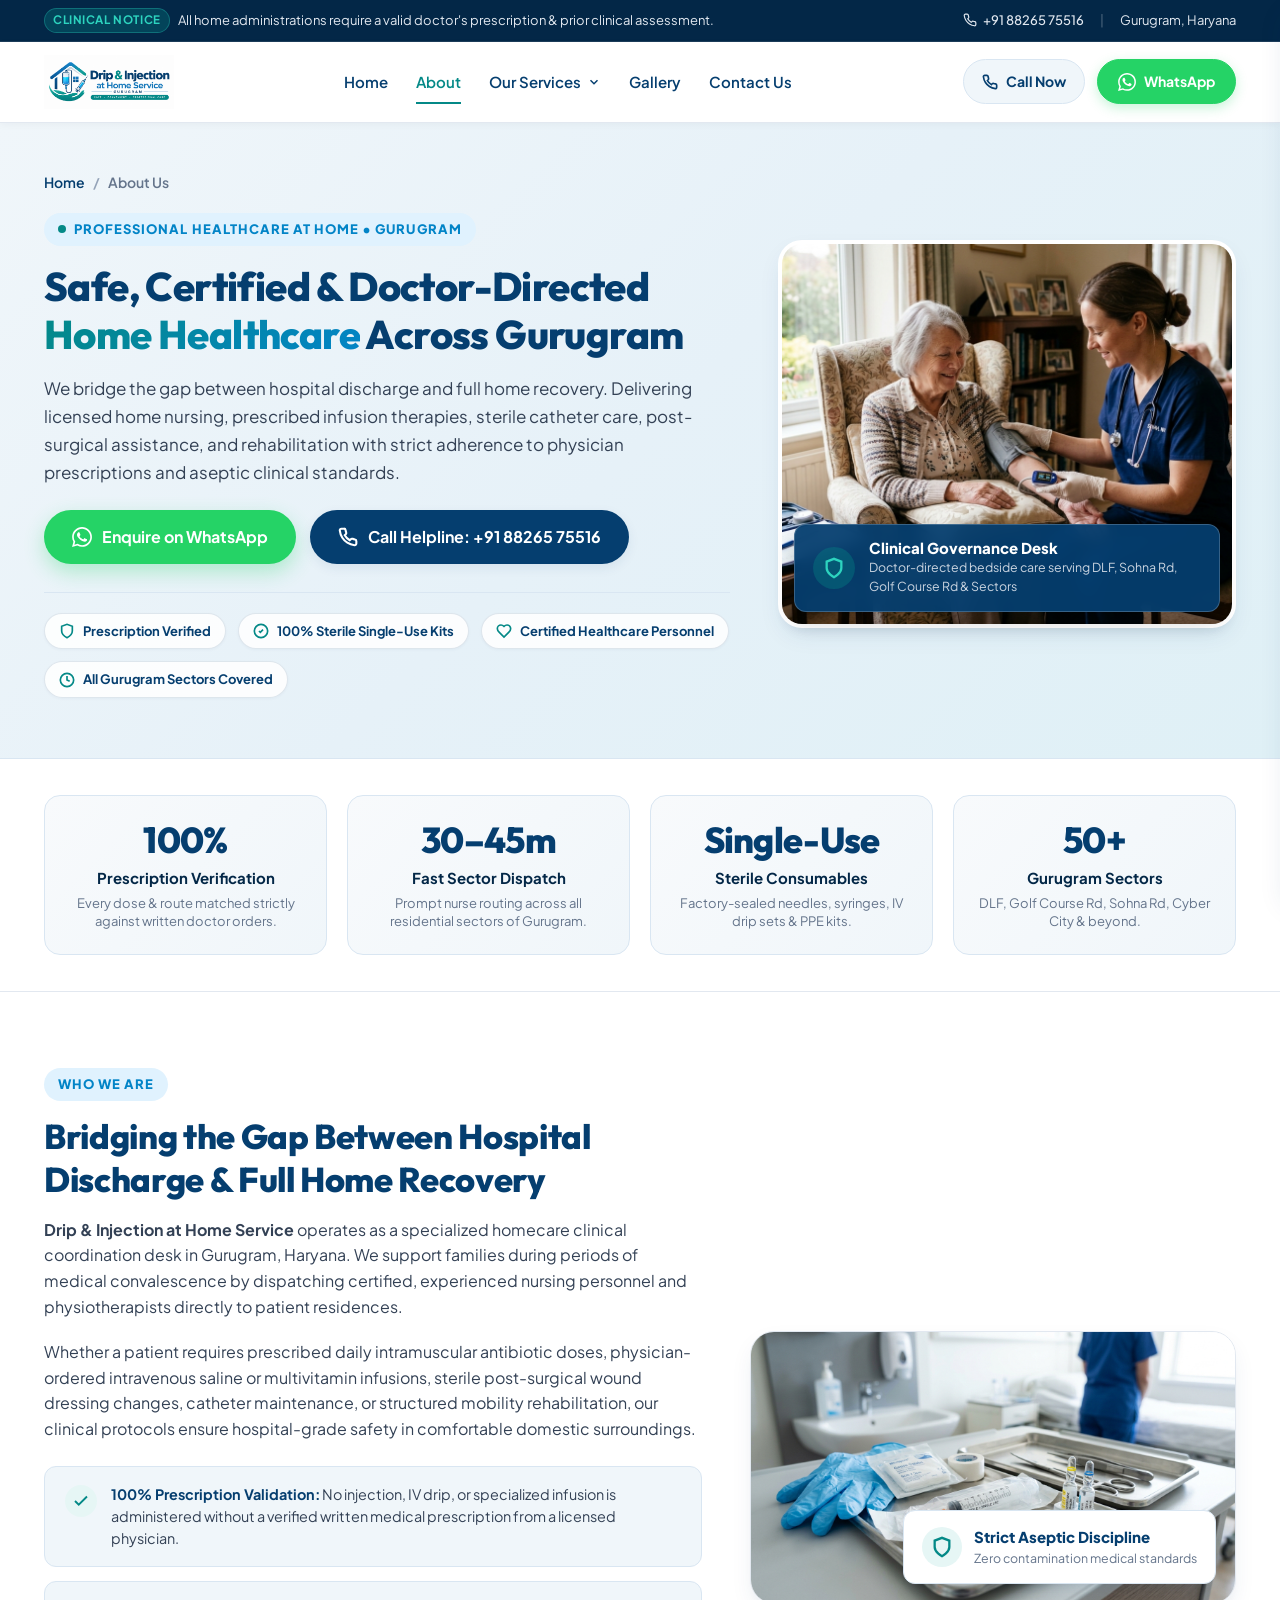
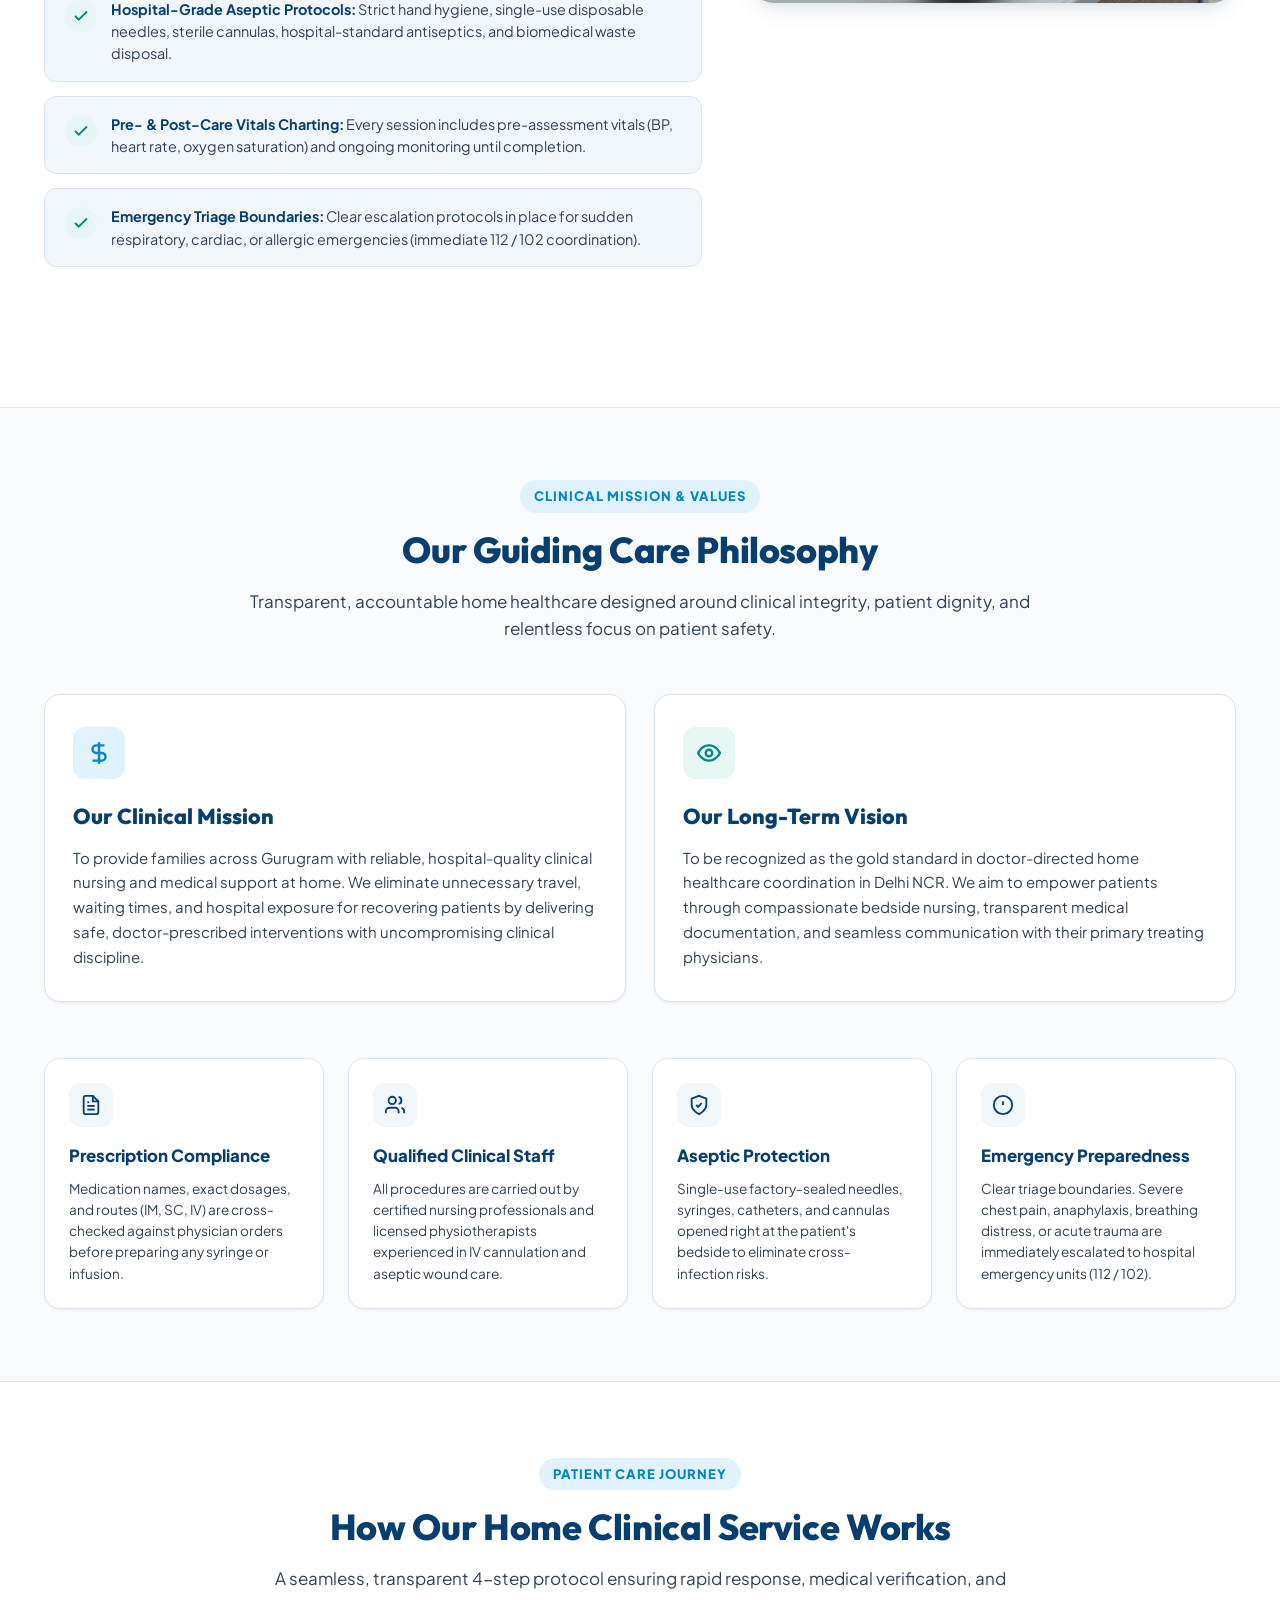
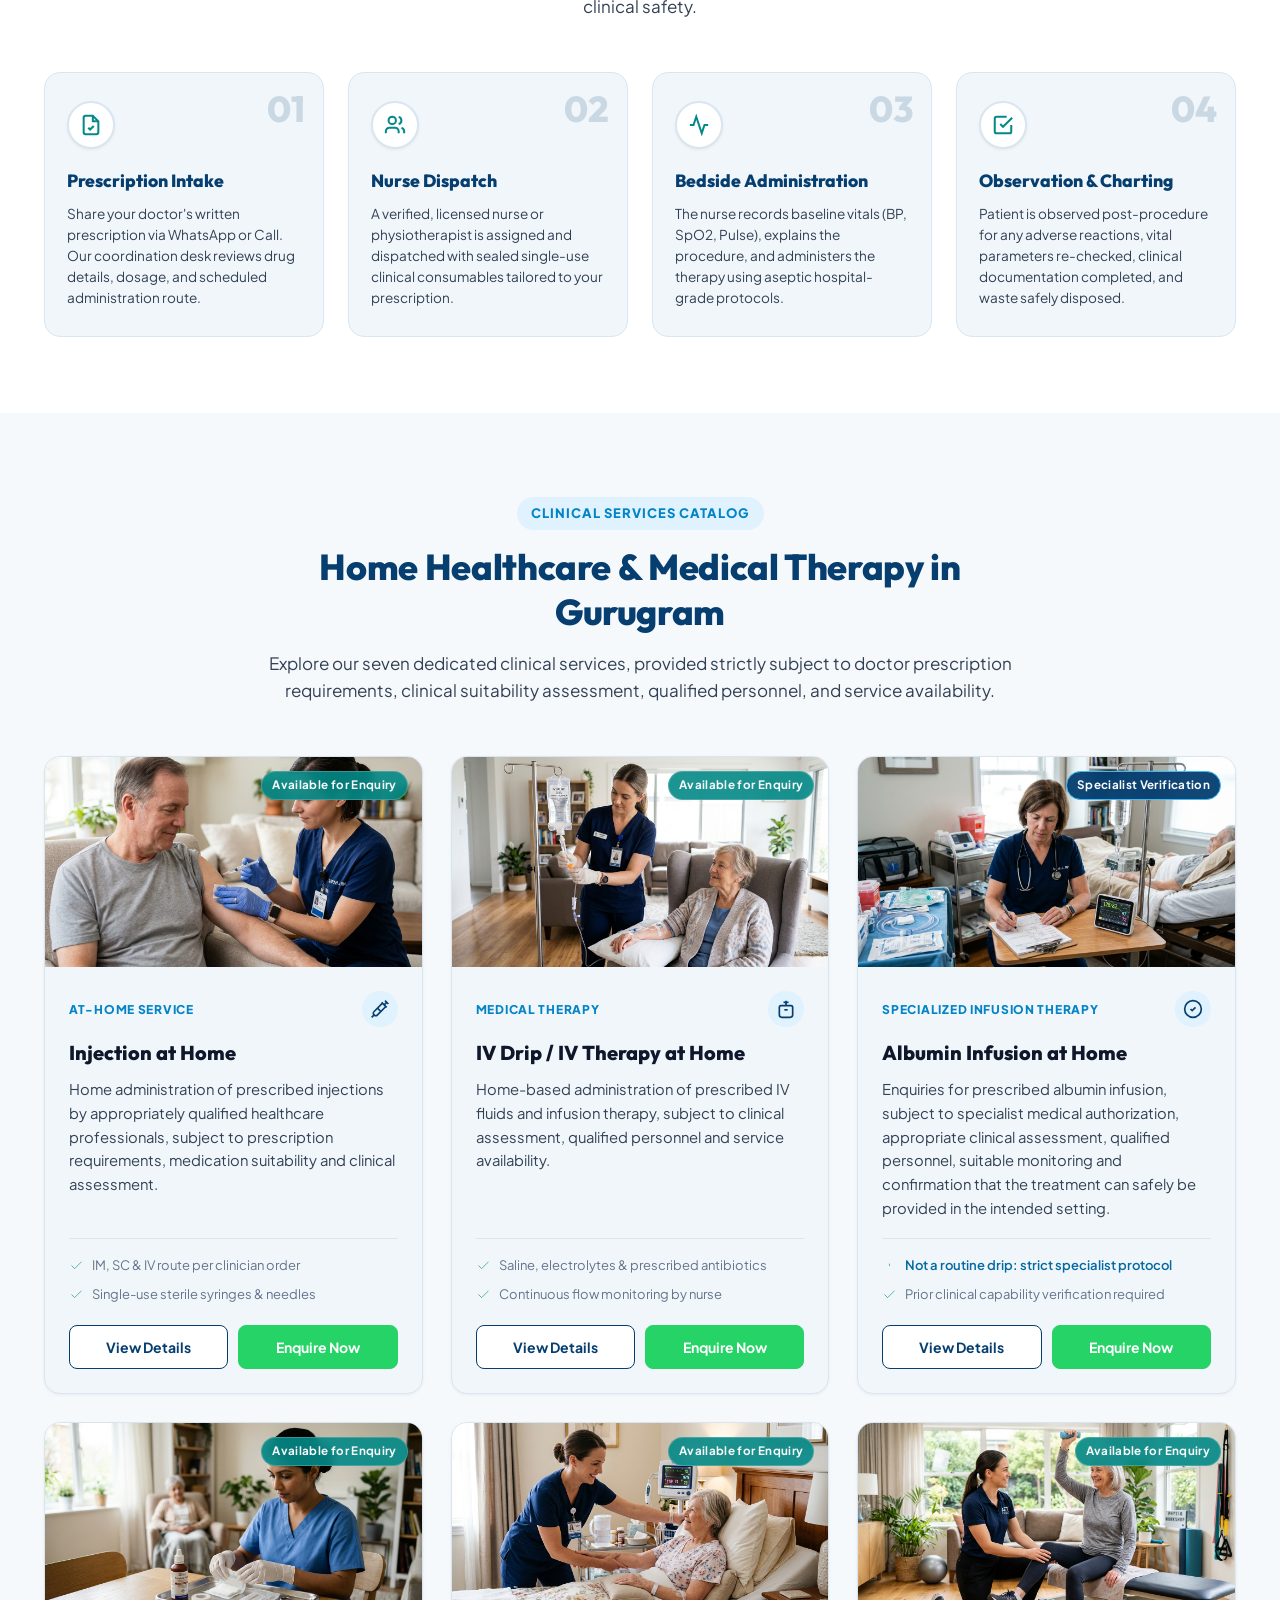
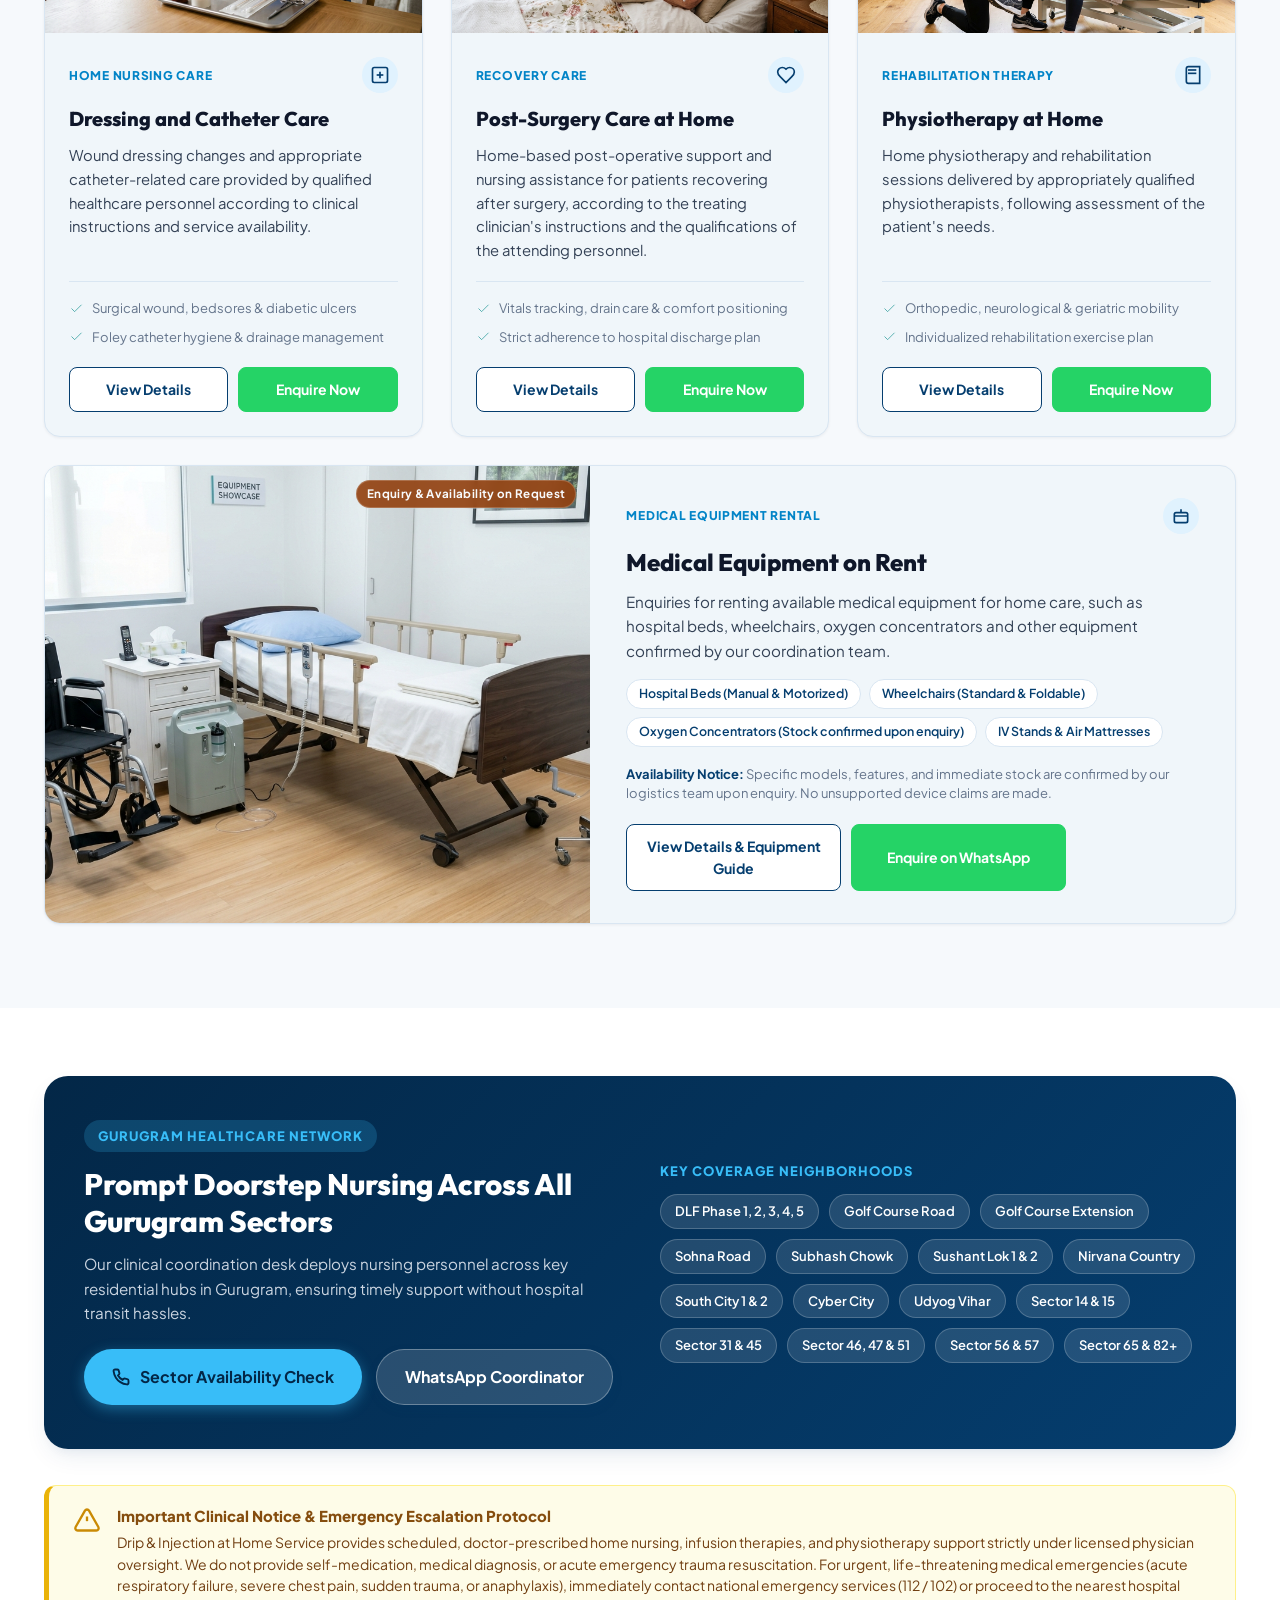
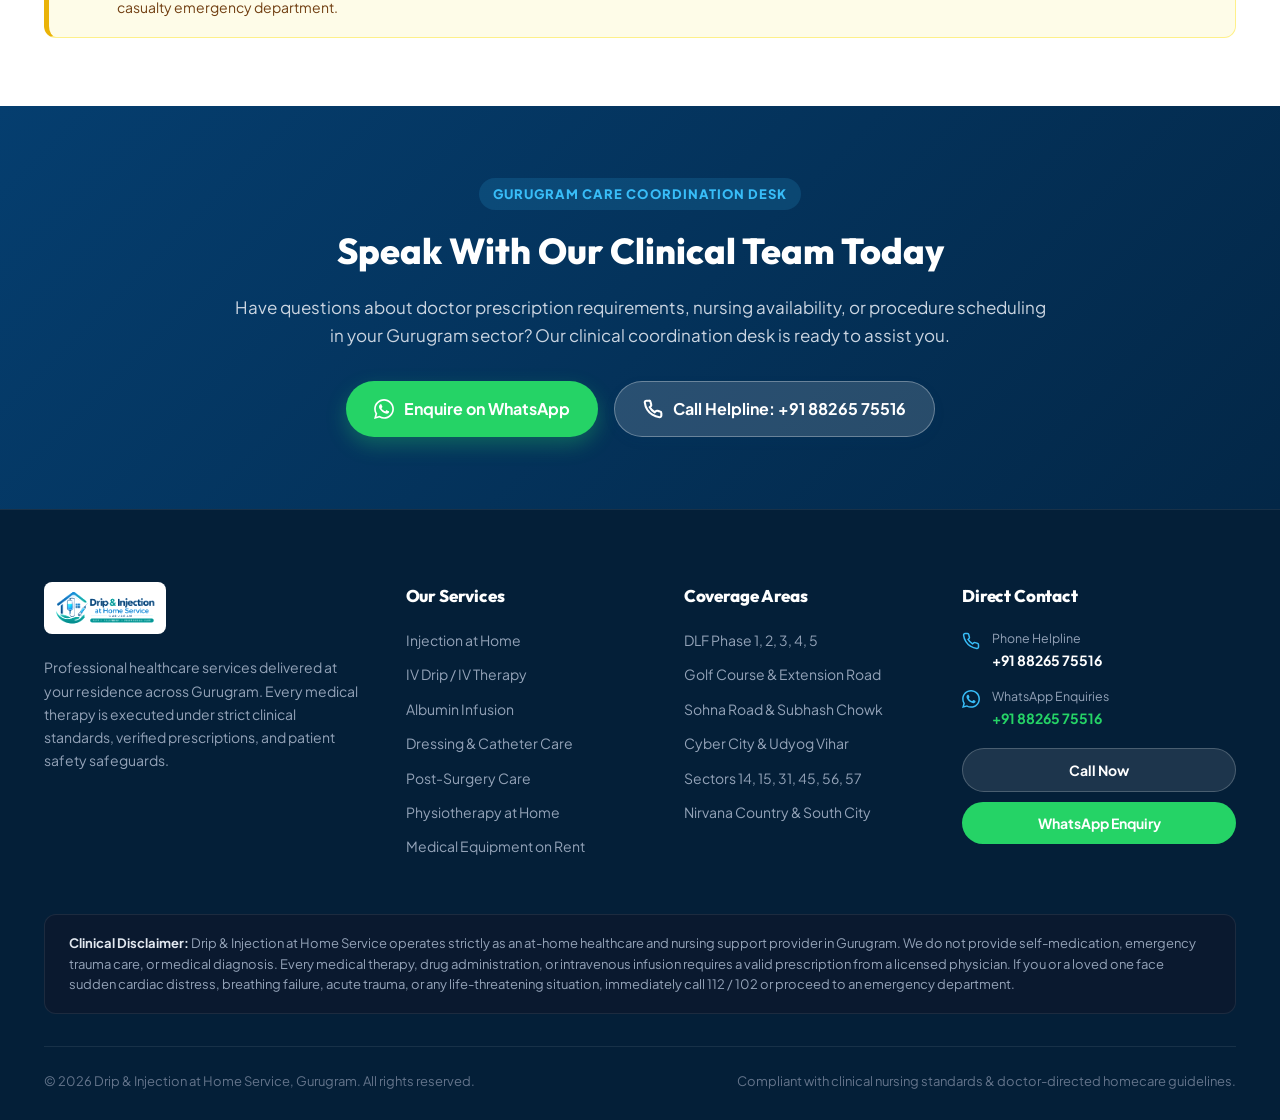
==== commit fc650e77: "initial website update" ====
--- a/about.html
+++ b/about.html
@@ -4,14 +4,14 @@
   <meta charset="UTF-8">
   <meta name="viewport" content="width=device-width, initial-scale=1.0">
   <title>About Us | Drip &amp; Injection at Home Service Gurugram</title>
-  <meta name="description" content="Learn about Drip & Injection at Home Service in Gurugram. Doctor-directed nursing support, prescribed infusion therapies, strict clinical governance, and certified healthcare personnel.">
-  <link rel="stylesheet" href="css/style.css">
+  <meta name="description" content="Learn about Drip & Injection at Home Service in Gurugram. Doctor-directed home nursing, prescribed infusion therapies, strict clinical governance, certified healthcare personnel, and aseptic bedside care.">
+  <link rel="stylesheet" href="css/style.css?v=2.1">
   <link rel="icon" type="image/png" href="logo.png">
 </head>
 <body>
 
   <!-- Top Clinical Notice Bar -->
-  <aside class="top-notice-bar" aria-label="Clinical Notice">
+  <aside class="top-notice-bar" aria-label="Clinical Protocol &amp; Emergency Guidance">
     <div class="container top-notice-inner">
       <div class="notice-text">
         <span class="notice-badge">Clinical Notice</span>
@@ -20,8 +20,9 @@
       <div class="top-notice-contact">
         <a href="tel:+918826575516" class="top-link">
           <svg width="14" height="14" viewBox="0 0 24 24" fill="none" stroke="currentColor" stroke-width="2"><path d="M22 16.92v3a2 2 0 0 1-2.18 2 19.79 19.79 0 0 1-8.63-3.07 19.5 19.5 0 0 1-6-6 19.79 19.79 0 0 1-3.07-8.67A2 2 0 0 1 4.11 2h3a2 2 0 0 1 2 1.72 12.84 12.84 0 0 0 .7 2.81 2 2 0 0 1-.45 2.11L8.09 9.91a16 16 0 0 0 6 6l1.27-1.27a2 2 0 0 1 2.11-.45 12.84 12.84 0 0 0 2.81.7A2 2 0 0 1 22 16.92z"/></svg>
-          <span>Helpline: +91 88265 75516</span>
+          +91 88265 75516
         </a>
+        <span style="color: rgba(255,255,255,0.3);">|</span>
         <span>Gurugram, Haryana</span>
       </div>
     </div>
@@ -144,12 +145,12 @@
       </button>
     </div>
 
-    <nav class="mobile-nav-links">
+    <div class="mobile-nav-links">
       <a href="index.html" class="mobile-nav-link">Home</a>
       <a href="about.html" class="mobile-nav-link active">About</a>
       
       <div class="mobile-submenu-item">
-        <button class="mobile-submenu-toggle" id="mobileServicesToggle" aria-expanded="false">
+        <button class="mobile-submenu-toggle" id="mobileServicesToggle" aria-expanded="false" type="button">
           <span>Our Services</span>
           <svg class="dropdown-icon" width="16" height="16" viewBox="0 0 24 24" fill="none" stroke="currentColor" stroke-width="2.5"><path d="M6 9l6 6 6-6"/></svg>
         </button>
@@ -166,11 +167,11 @@
 
       <a href="gallery.html" class="mobile-nav-link">Gallery</a>
       <a href="contact.html" class="mobile-nav-link">Contact Us</a>
-    </nav>
+    </div>
 
     <div class="mobile-drawer-actions">
-      <a href="tel:+918826575516" class="btn-primary-call" style="width: 100%; justify-content: center;">
-        <svg width="18" height="18" viewBox="0 0 24 24" fill="none" stroke="currentColor" stroke-width="2.5"><path d="M22 16.92v3a2 2 0 0 1-2.18 2 19.79 19.79 0 0 1-8.63-3.07 19.5 19.5 0 0 1-6-6 19.79 19.79 0 0 1-3.07-8.67A2 2 0 0 1 4.11 2h3a2 2 0 0 1 2 1.72 12.84 12.84 0 0 0 .7 2.81 2 2 0 0 1-.45 2.11L8.09 9.91a16 16 0 0 0 6 6l1.27-1.27a2 2 0 0 1 2.11-.45 12.84 12.84 0 0 0 2.81.7A2 2 0 0 1 22 16.92z"/></svg>
+      <a href="tel:+918826575516" class="btn-secondary-phone" style="width: 100%; justify-content: center;">
+        <svg width="18" height="18" viewBox="0 0 24 24" fill="none" stroke="currentColor" stroke-width="2"><path d="M22 16.92v3a2 2 0 0 1-2.18 2 19.79 19.79 0 0 1-8.63-3.07 19.5 19.5 0 0 1-6-6 19.79 19.79 0 0 1-3.07-8.67A2 2 0 0 1 4.11 2h3a2 2 0 0 1 2 1.72 12.84 12.84 0 0 0 .7 2.81 2 2 0 0 1-.45 2.11L8.09 9.91a16 16 0 0 0 6 6l1.27-1.27a2 2 0 0 1 2.11-.45 12.84 12.84 0 0 0 2.81.7A2 2 0 0 1 22 16.92z"/></svg>
         Call +91 88265 75516
       </a>
       <a href="https://wa.me/918826575516?text=Hello%2C%20I%20would%20like%20to%20enquire%20about%20Home%20Healthcare%20Services%20in%20Gurugram." target="_blank" rel="noopener noreferrer" class="btn-primary-whatsapp" style="width: 100%; justify-content: center;">
@@ -179,7 +180,7 @@
     </div>
   </div>
 
-  <!-- Page Hero Header (Refined 2-Column Clinical Presentation) -->
+  <!-- 1. Flagship Hero Showcase Section -->
   <section class="about-hero-section">
     <div class="container">
       <div class="about-hero-grid">
@@ -192,36 +193,42 @@
 
           <div class="about-hero-tag">
             <span class="hero-badge-dot"></span>
-            Clinical Care Philosophy
-          </div>
-          <h1 class="about-hero-h1">Dedicated Clinical Home Healthcare Across Gurugram</h1>
+            Professional Healthcare at Home • Gurugram
+          </div>
+          <h1 class="about-hero-h1">
+            Safe, Certified &amp; Doctor-Directed <span>Home Healthcare</span> Across Gurugram
+          </h1>
           <p class="about-hero-lead">
-            Doctor-directed home nursing, intravenous therapies, sterile catheter care, and personalized rehabilitation. Combining clinical rigor, prescription compliance, and compassionate bedside care right in the comfort of your home.
+            We bridge the gap between hospital discharge and full home recovery. Delivering licensed home nursing, prescribed infusion therapies, sterile catheter care, post-surgical assistance, and rehabilitation with strict adherence to physician prescriptions and aseptic clinical standards.
           </p>
 
           <div class="about-hero-actions">
-            <a href="tel:+918826575516" class="btn-secondary-phone" title="Call Our Clinical Helpline">
-              <svg width="20" height="20" viewBox="0 0 24 24" fill="none" stroke="currentColor" stroke-width="2.5"><path d="M22 16.92v3a2 2 0 0 1-2.18 2 19.79 19.79 0 0 1-8.63-3.07 19.5 19.5 0 0 1-6-6 19.79 19.79 0 0 1-3.07-8.67A2 2 0 0 1 4.11 2h3a2 2 0 0 1 2 1.72 12.84 12.84 0 0 0 .7 2.81 2 2 0 0 1-.45 2.11L8.09 9.91a16 16 0 0 0 6 6l1.27-1.27a2 2 0 0 1 2.11-.45 12.84 12.84 0 0 0 2.81.7A2 2 0 0 1 22 16.92z"/></svg>
-              Call Now: +91 88265 75516
-            </a>
             <a href="https://wa.me/918826575516?text=Hello%2C%20I%20would%20like%20to%20enquire%20about%20Home%20Healthcare%20Services%20in%20Gurugram." target="_blank" rel="noopener noreferrer" class="btn-primary-whatsapp" title="Enquire on WhatsApp">
               <svg width="20" height="20" viewBox="0 0 24 24" fill="currentColor"><path d="M.057 24l1.687-6.163c-1.041-1.804-1.588-3.849-1.587-5.946.003-6.556 5.338-11.891 11.893-11.891 3.181.001 6.167 1.24 8.413 3.488 2.245 2.248 3.481 5.236 3.48 8.414-.003 6.557-5.338 11.892-11.893 11.892-1.99-.001-3.951-.5-5.688-1.448l-6.305 1.654zm6.597-3.807c1.676.995 3.276 1.591 5.392 1.592 5.448 0 9.886-4.434 9.889-9.885.002-5.462-4.415-9.89-9.881-9.892-5.452 0-9.887 4.434-9.889 9.884-.001 2.225.651 3.891 1.746 5.634l-.999 3.648 3.742-.981zm11.387-5.464c-.074-.124-.272-.198-.57-.347-.297-.149-1.758-.868-2.031-.967-.272-.099-.47-.149-.669.149-.198.297-.768.967-.941 1.165-.173.198-.347.223-.644.074-.297-.149-1.255-.462-2.39-1.475-.883-.788-1.48-1.761-1.653-2.059-.173-.297-.018-.458.13-.606.134-.133.297-.347.446-.521.151-.172.2-.296.3-.495.099-.198.05-.372-.025-.521-.075-.148-.669-1.611-.916-2.206-.242-.579-.487-.501-.669-.51l-.57-.01c-.198 0-.52.074-.792.372s-1.04 1.016-1.04 2.479 1.065 2.876 1.213 3.074c.149.198 2.095 3.2 5.076 4.487.709.306 1.263.489 1.694.626.712.226 1.36.194 1.872.118.571-.085 1.758-.719 2.006-1.413.248-.695.248-1.29.173-1.414z"/></svg>
               Enquire on WhatsApp
             </a>
+            <a href="tel:+918826575516" class="btn-secondary-phone" title="Call Our Clinical Helpline">
+              <svg width="20" height="20" viewBox="0 0 24 24" fill="none" stroke="currentColor" stroke-width="2.5"><path d="M22 16.92v3a2 2 0 0 1-2.18 2 19.79 19.79 0 0 1-8.63-3.07 19.5 19.5 0 0 1-6-6 19.79 19.79 0 0 1-3.07-8.67A2 2 0 0 1 4.11 2h3a2 2 0 0 1 2 1.72 12.84 12.84 0 0 0 .7 2.81 2 2 0 0 1-.45 2.11L8.09 9.91a16 16 0 0 0 6 6l1.27-1.27a2 2 0 0 1 2.11-.45 12.84 12.84 0 0 0 2.81.7A2 2 0 0 1 22 16.92z"/></svg>
+              Call Helpline: +91 88265 75516
+            </a>
           </div>
 
           <div class="about-trust-row">
             <div class="about-trust-chip">
-              <svg viewBox="0 0 24 24" fill="none" stroke="currentColor" stroke-width="2.5"><path d="M12 22s8-4 8-10V5l-8-3-8 3v7c0 6 8 10 8 10z"/></svg>
+              <svg width="16" height="16" viewBox="0 0 24 24" fill="none" stroke="currentColor" stroke-width="2.5"><path d="M12 22s8-4 8-10V5l-8-3-8 3v7c0 6 8 10 8 10z"/></svg>
               Prescription Verified
             </div>
             <div class="about-trust-chip">
-              <svg viewBox="0 0 24 24" fill="none" stroke="currentColor" stroke-width="2.5"><circle cx="12" cy="12" r="10"/><path d="m9 12 2 2 4-4"/></svg>
+              <svg width="16" height="16" viewBox="0 0 24 24" fill="none" stroke="currentColor" stroke-width="2.5"><circle cx="12" cy="12" r="10"/><path d="m9 12 2 2 4-4"/></svg>
               100% Sterile Single-Use Kits
             </div>
             <div class="about-trust-chip">
-              <svg viewBox="0 0 24 24" fill="none" stroke="currentColor" stroke-width="2.5"><path d="M19 14c1.49-1.46 3-3.21 3-5.5A5.5 5.5 0 0 0 16.5 3c-1.76 0-3 .5-4.5 2-1.5-1.5-2.74-2-4.5-2A5.5 5.5 0 0 0 2 8.5c0 2.3 1.5 4.05 3 5.5l7 7Z"/></svg>
-              Licensed Healthcare Staff
+              <svg width="16" height="16" viewBox="0 0 24 24" fill="none" stroke="currentColor" stroke-width="2.5"><path d="M19 14c1.49-1.46 3-3.21 3-5.5A5.5 5.5 0 0 0 16.5 3c-1.76 0-3 .5-4.5 2-1.5-1.5-2.74-2-4.5-2A5.5 5.5 0 0 0 2 8.5c0 2.3 1.5 4.05 3 5.5l7 7Z"/></svg>
+              Certified Healthcare Personnel
+            </div>
+            <div class="about-trust-chip">
+              <svg width="16" height="16" viewBox="0 0 24 24" fill="none" stroke="currentColor" stroke-width="2.5"><circle cx="12" cy="12" r="10"/><polyline points="12 6 12 12 16 14"/></svg>
+              All Gurugram Sectors Covered
             </div>
           </div>
         </div>
@@ -235,8 +242,8 @@
               <svg width="22" height="22" viewBox="0 0 24 24" fill="none" stroke="currentColor" stroke-width="2.5"><path d="M12 22s8-4 8-10V5l-8-3-8 3v7c0 6 8 10 8 10z"/></svg>
             </div>
             <div>
-              <div class="about-hero-badge-title">Clinical Governance Framework</div>
-              <div class="about-hero-badge-sub">Doctor-directed bedside medical care across Gurugram</div>
+              <div class="about-hero-badge-title">Clinical Governance Desk</div>
+              <div class="about-hero-badge-sub">Doctor-directed bedside care serving DLF, Sohna Rd, Golf Course Rd &amp; Sectors</div>
             </div>
           </div>
         </div>
@@ -244,19 +251,19 @@
     </div>
   </section>
 
-  <!-- Clinical Assurance Metrics Bar -->
+  <!-- 2. Clinical Assurance Metrics Bar -->
   <section class="about-stats-strip" aria-label="Clinical Metrics">
     <div class="container">
       <div class="about-stats-grid">
         <div class="about-stat-card">
           <div class="about-stat-num">100%</div>
           <div class="about-stat-label">Prescription Verification</div>
-          <div class="about-stat-desc">Every therapy matched strictly against written doctor orders.</div>
+          <div class="about-stat-desc">Every dose &amp; route matched strictly against written doctor orders.</div>
         </div>
         <div class="about-stat-card">
           <div class="about-stat-num">30–45m</div>
-          <div class="about-stat-label">Prompt Sector Dispatch</div>
-          <div class="about-stat-desc">Rapid nurse routing across all residential sectors of Gurugram.</div>
+          <div class="about-stat-label">Fast Sector Dispatch</div>
+          <div class="about-stat-desc">Prompt nurse routing across all residential sectors of Gurugram.</div>
         </div>
         <div class="about-stat-card">
           <div class="about-stat-num">Single-Use</div>
@@ -272,7 +279,7 @@
     </div>
   </section>
 
-  <!-- Narrative & Clinical Standards Section -->
+  <!-- 3. Who We Are Story & Clinical Standards Section -->
   <main class="about-section">
     <div class="container">
       <div class="about-intro-grid">
@@ -285,22 +292,39 @@
           <p class="service-body-text" style="margin-bottom: 24px;">
             Whether a patient requires prescribed daily intramuscular antibiotic doses, physician-ordered intravenous saline or multivitamin infusions, sterile post-surgical wound dressing changes, catheter maintenance, or structured mobility rehabilitation, our clinical protocols ensure hospital-grade safety in comfortable domestic surroundings.
           </p>
+          
           <div class="clinical-standards-list">
             <div class="standard-check-item">
-              <svg class="check-icon" viewBox="0 0 24 24" fill="none" stroke="currentColor"><path d="M20 6L9 17l-5-5"/></svg>
-              <span><strong>100% Prescription Validation:</strong> No injection, IV drip, or specialized infusion is administered without a verified written medical prescription from a licensed physician.</span>
+              <div class="check-icon-wrap">
+                <svg class="check-icon" width="18" height="18" style="width: 18px; height: 18px; flex-shrink: 0;" viewBox="0 0 24 24" fill="none" stroke="currentColor" stroke-width="2.5"><path d="M20 6L9 17l-5-5"/></svg>
+              </div>
+              <div class="standard-check-text">
+                <strong>100% Prescription Validation:</strong> No injection, IV drip, or specialized infusion is administered without a verified written medical prescription from a licensed physician.
+              </div>
             </div>
             <div class="standard-check-item">
-              <svg class="check-icon" viewBox="0 0 24 24" fill="none" stroke="currentColor"><path d="M20 6L9 17l-5-5"/></svg>
-              <span><strong>Hospital-Grade Aseptic Protocols:</strong> Strict hand hygiene, single-use disposable needles, sterile cannulas, hospital-standard antiseptics, and biomedical waste disposal.</span>
+              <div class="check-icon-wrap">
+                <svg class="check-icon" width="18" height="18" style="width: 18px; height: 18px; flex-shrink: 0;" viewBox="0 0 24 24" fill="none" stroke="currentColor" stroke-width="2.5"><path d="M20 6L9 17l-5-5"/></svg>
+              </div>
+              <div class="standard-check-text">
+                <strong>Hospital-Grade Aseptic Protocols:</strong> Strict hand hygiene, single-use disposable needles, sterile cannulas, hospital-standard antiseptics, and biomedical waste disposal.
+              </div>
             </div>
             <div class="standard-check-item">
-              <svg class="check-icon" viewBox="0 0 24 24" fill="none" stroke="currentColor"><path d="M20 6L9 17l-5-5"/></svg>
-              <span><strong>Pre- &amp; Post-Care Vitals Charting:</strong> Every session includes pre-assessment vitals (BP, heart rate, oxygen saturation) and ongoing monitoring until completion.</span>
+              <div class="check-icon-wrap">
+                <svg class="check-icon" width="18" height="18" style="width: 18px; height: 18px; flex-shrink: 0;" viewBox="0 0 24 24" fill="none" stroke="currentColor" stroke-width="2.5"><path d="M20 6L9 17l-5-5"/></svg>
+              </div>
+              <div class="standard-check-text">
+                <strong>Pre- &amp; Post-Care Vitals Charting:</strong> Every session includes pre-assessment vitals (BP, heart rate, oxygen saturation) and ongoing monitoring until completion.
+              </div>
             </div>
             <div class="standard-check-item">
-              <svg class="check-icon" viewBox="0 0 24 24" fill="none" stroke="currentColor"><path d="M20 6L9 17l-5-5"/></svg>
-              <span><strong>Emergency Triage Boundaries:</strong> Clear escalation protocols in place for sudden respiratory, cardiac, or allergic emergencies (immediate 112 / 102 coordination).</span>
+              <div class="check-icon-wrap">
+                <svg class="check-icon" width="18" height="18" style="width: 18px; height: 18px; flex-shrink: 0;" viewBox="0 0 24 24" fill="none" stroke="currentColor" stroke-width="2.5"><path d="M20 6L9 17l-5-5"/></svg>
+              </div>
+              <div class="standard-check-text">
+                <strong>Emergency Triage Boundaries:</strong> Clear escalation protocols in place for sudden respiratory, cardiac, or allergic emergencies (immediate 112 / 102 coordination).
+              </div>
             </div>
           </div>
         </div>
@@ -321,7 +345,7 @@
     </div>
   </main>
 
-  <!-- Mission, Vision & 4 Care Pillars Section -->
+  <!-- 4. Mission, Vision & 4 Care Pillars Section -->
   <section class="about-mission-section">
     <div class="container">
       <div class="section-header">
@@ -400,7 +424,7 @@
     </div>
   </section>
 
-  <!-- 4-Step Patient Journey / Clinical Workflow -->
+  <!-- 5. 4-Step Patient Care Journey (Clinical Workflow) -->
   <section class="about-process-section">
     <div class="container">
       <div class="section-header">
@@ -459,155 +483,281 @@
     </div>
   </section>
 
-  <!-- 7 Healthcare Services Catalog Grid -->
-  <section class="about-services-section">
+  <!-- 6. Complete 7 Healthcare Services Catalog -->
+  <section class="services-section" id="services-catalog">
     <div class="container">
       <div class="section-header">
-        <div class="section-tag">Care Capabilities</div>
-        <h2 class="section-title">Overview of Our 7 Healthcare Services</h2>
+        <span class="section-tag">Clinical Services Catalog</span>
+        <h2 class="section-title">Home Healthcare &amp; Medical Therapy in Gurugram</h2>
         <p class="section-subtitle">
-          Comprehensive clinical nursing, infusion therapies, post-operative care, and medical rental equipment available across Gurugram.
+          Explore our seven dedicated clinical services, provided strictly subject to doctor prescription requirements, clinical suitability assessment, qualified personnel, and service availability.
         </p>
       </div>
 
-      <div class="about-services-grid">
-        <!-- Service 1: Injection at Home -->
-        <article class="about-service-card">
-          <div class="about-service-img-wrap">
-            <img src="images/services/injection.jpg" alt="Prescribed injection administration at home in Gurugram" class="about-service-img" loading="lazy" width="400" height="190">
-            <span class="about-service-badge">Doctor Prescribed</span>
-          </div>
-          <div class="about-service-body">
-            <span class="about-service-category">At-Home Service</span>
-            <h3 class="about-service-title">Injection at Home</h3>
-            <p class="about-service-desc">
-              Prescribed intramuscular (IM), subcutaneous (SC), and intravenous (IV push) medications administered under sterile aseptic conditions by trained nurses.
+      <!-- 3-Column Desktop Grid for Services 1 to 6 -->
+      <div class="services-grid">
+
+        <!-- 1. Injection at Home -->
+        <article class="service-card" data-service="injection-at-home">
+          <div class="service-card-media">
+            <img src="images/services/injection.jpg" alt="Home administration of prescribed injections by healthcare nurse" class="service-card-img" loading="lazy" width="400" height="210">
+            <span class="service-card-status-badge verified">Available for Enquiry</span>
+          </div>
+          <div class="service-card-body">
+            <div class="service-card-header">
+              <span class="service-category-label">AT-HOME SERVICE</span>
+              <div class="service-icon-wrap" aria-hidden="true">
+                <svg viewBox="0 0 24 24" fill="none" stroke="currentColor"><path d="m18 2 4 4"/><path d="m17 7 3-3"/><path d="M19 9 8.7 19.3c-1 1-2.5 1-3.4 0l-.6-.6c-1-1-1-2.5 0-3.4L15 5"/><path d="m9 11 4 4"/><path d="m5 19-3 3"/><path d="m14 4 6 6"/></svg>
+              </div>
+            </div>
+            <h3 class="service-card-title">
+              <a href="services/injection-at-home.html">Injection at Home</a>
+            </h3>
+            <p class="service-card-description">
+              Home administration of prescribed injections by appropriately qualified healthcare professionals, subject to prescription requirements, medication suitability and clinical assessment.
             </p>
-            <a href="services/injection-at-home.html" class="about-service-link">
-              <span>View Service Details</span>
-              <svg width="16" height="16" viewBox="0 0 24 24" fill="none" stroke="currentColor" stroke-width="2.5"><path d="M5 12h14M12 5l7 7-7 7"/></svg>
-            </a>
+            <div class="service-card-meta">
+              <div class="service-meta-item">
+                <svg class="service-meta-icon" viewBox="0 0 24 24" fill="none" stroke="currentColor"><path d="M20 6 9 17l-5-5"/></svg>
+                <span>IM, SC &amp; IV route per clinician order</span>
+              </div>
+              <div class="service-meta-item">
+                <svg class="service-meta-icon" viewBox="0 0 24 24" fill="none" stroke="currentColor"><path d="M20 6 9 17l-5-5"/></svg>
+                <span>Single-use sterile syringes &amp; needles</span>
+              </div>
+            </div>
+            <div class="service-card-actions">
+              <a href="services/injection-at-home.html" class="btn-card-details">View Details</a>
+              <a href="https://wa.me/918826575516?text=Hello%2C%20I%20would%20like%20to%20enquire%20about%20Injection%20at%20Home%20in%20Gurugram." target="_blank" rel="noopener noreferrer" class="btn-card-contact">Enquire Now</a>
+            </div>
           </div>
         </article>
 
-        <!-- Service 2: IV Drip at Home -->
-        <article class="about-service-card">
-          <div class="about-service-img-wrap">
-            <img src="images/services/iv-drip.jpg" alt="Nurse monitoring IV drip therapy in patient residence" class="about-service-img" loading="lazy" width="400" height="190">
-            <span class="about-service-badge">Clinical Therapy</span>
-          </div>
-          <div class="about-service-body">
-            <span class="about-service-category">Medical Therapy</span>
-            <h3 class="about-service-title">IV Drip / IV Therapy at Home</h3>
-            <p class="about-service-desc">
-              Physician-ordered intravenous saline rehydration, clinical multivitamin infusions, antibiotics, and slow drip therapies with constant bedside vitals observation.
+        <!-- 2. IV Drip / IV Therapy at Home -->
+        <article class="service-card" data-service="iv-drip-at-home">
+          <div class="service-card-media">
+            <img src="images/services/iv-drip.jpg" alt="Home-based IV drip and intravenous fluid infusion therapy" class="service-card-img" loading="lazy" width="400" height="210">
+            <span class="service-card-status-badge verified">Available for Enquiry</span>
+          </div>
+          <div class="service-card-body">
+            <div class="service-card-header">
+              <span class="service-category-label">MEDICAL THERAPY</span>
+              <div class="service-icon-wrap" aria-hidden="true">
+                <svg viewBox="0 0 24 24" fill="none" stroke="currentColor"><path d="M12 2v6"/><path d="M9 4h6"/><path d="M6 8h12a2 2 0 0 1 2 2v9a3 3 0 0 1-3 3H7a3 3 0 0 1-3-3v-9a2 2 0 0 1 2-2Z"/><path d="M10 13h4"/></svg>
+              </div>
+            </div>
+            <h3 class="service-card-title">
+              <a href="services/iv-drip-at-home.html">IV Drip / IV Therapy at Home</a>
+            </h3>
+            <p class="service-card-description">
+              Home-based administration of prescribed IV fluids and infusion therapy, subject to clinical assessment, qualified personnel and service availability.
             </p>
-            <a href="services/iv-drip-at-home.html" class="about-service-link">
-              <span>View Service Details</span>
-              <svg width="16" height="16" viewBox="0 0 24 24" fill="none" stroke="currentColor" stroke-width="2.5"><path d="M5 12h14M12 5l7 7-7 7"/></svg>
-            </a>
+            <div class="service-card-meta">
+              <div class="service-meta-item">
+                <svg class="service-meta-icon" viewBox="0 0 24 24" fill="none" stroke="currentColor"><path d="M20 6 9 17l-5-5"/></svg>
+                <span>Saline, electrolytes &amp; prescribed antibiotics</span>
+              </div>
+              <div class="service-meta-item">
+                <svg class="service-meta-icon" viewBox="0 0 24 24" fill="none" stroke="currentColor"><path d="M20 6 9 17l-5-5"/></svg>
+                <span>Continuous flow monitoring by nurse</span>
+              </div>
+            </div>
+            <div class="service-card-actions">
+              <a href="services/iv-drip-at-home.html" class="btn-card-details">View Details</a>
+              <a href="https://wa.me/918826575516?text=Hello%2C%20I%20would%20like%20to%20enquire%20about%20IV%20Drip%20at%20Home%20in%20Gurugram." target="_blank" rel="noopener noreferrer" class="btn-card-contact">Enquire Now</a>
+            </div>
           </div>
         </article>
 
-        <!-- Service 3: Albumin Infusion -->
-        <article class="about-service-card">
-          <div class="about-service-img-wrap">
-            <img src="images/services/albumin-infusion.jpg" alt="Albumin infusion therapy coordination at home" class="about-service-img" loading="lazy" width="400" height="190">
-            <span class="about-service-badge">Specialized Care</span>
-          </div>
-          <div class="about-service-body">
-            <span class="about-service-category">Specialized Infusion</span>
-            <h3 class="about-service-title">Albumin Infusion at Home</h3>
-            <p class="about-service-desc">
-              Specialist physician authorized albumin infusions with rigorous pre-infusion laboratory verification, vitals tracking, and hemodynamic rate monitoring.
+        <!-- 3. Albumin Infusion at Home -->
+        <article class="service-card" data-service="albumin-infusion-at-home">
+          <div class="service-card-media">
+            <img src="images/services/albumin-infusion.jpg" alt="Specialized albumin infusion therapy and clinical vitals monitoring" class="service-card-img" loading="lazy" width="400" height="210">
+            <span class="service-card-status-badge specialized">Specialist Verification</span>
+          </div>
+          <div class="service-card-body">
+            <div class="service-card-header">
+              <span class="service-category-label">SPECIALIZED INFUSION THERAPY</span>
+              <div class="service-icon-wrap" aria-hidden="true">
+                <svg viewBox="0 0 24 24" fill="none" stroke="currentColor"><circle cx="12" cy="12" r="10"/><path d="m9 12 2 2 4-4"/></svg>
+              </div>
+            </div>
+            <h3 class="service-card-title">
+              <a href="services/albumin-infusion-at-home.html">Albumin Infusion at Home</a>
+            </h3>
+            <p class="service-card-description">
+              Enquiries for prescribed albumin infusion, subject to specialist medical authorization, appropriate clinical assessment, qualified personnel, suitable monitoring and confirmation that the treatment can safely be provided in the intended setting.
             </p>
-            <a href="services/albumin-infusion-at-home.html" class="about-service-link">
-              <span>View Service Details</span>
-              <svg width="16" height="16" viewBox="0 0 24 24" fill="none" stroke="currentColor" stroke-width="2.5"><path d="M5 12h14M12 5l7 7-7 7"/></svg>
-            </a>
+            <div class="service-card-meta">
+              <div class="service-meta-item">
+                <svg class="service-meta-icon" viewBox="0 0 24 24" fill="none" stroke="currentColor"><path d="M12 9v4"/><path d="M12 17h.01"/></svg>
+                <span style="color: #0369a1; font-weight: 600;">Not a routine drip: strict specialist protocol</span>
+              </div>
+              <div class="service-meta-item">
+                <svg class="service-meta-icon" viewBox="0 0 24 24" fill="none" stroke="currentColor"><path d="M20 6 9 17l-5-5"/></svg>
+                <span>Prior clinical capability verification required</span>
+              </div>
+            </div>
+            <div class="service-card-actions">
+              <a href="services/albumin-infusion-at-home.html" class="btn-card-details">View Details</a>
+              <a href="https://wa.me/918826575516?text=Hello%2C%20I%20would%20like%20to%20enquire%20about%20Albumin%20Infusion%20at%20Home%20in%20Gurugram." target="_blank" rel="noopener noreferrer" class="btn-card-contact">Enquire Now</a>
+            </div>
           </div>
         </article>
 
-        <!-- Service 4: Dressing & Catheter Care -->
-        <article class="about-service-card">
-          <div class="about-service-img-wrap">
-            <img src="images/services/dressing-catheter.jpg" alt="Sterile wound dressing and catheter care at home" class="about-service-img" loading="lazy" width="400" height="190">
-            <span class="about-service-badge">Home Nursing</span>
-          </div>
-          <div class="about-service-body">
-            <span class="about-service-category">Home Nursing Care</span>
-            <h3 class="about-service-title">Dressing &amp; Catheter Care</h3>
-            <p class="about-service-desc">
-              Sterile post-operative surgical wound dressings, bed sore management, Foley catheter insertion, replacement, and bladder wash by qualified nurses.
+        <!-- 4. Dressing and Catheter Care -->
+        <article class="service-card" data-service="dressing-and-catheter-care">
+          <div class="service-card-media">
+            <img src="images/services/dressing-catheter.jpg" alt="Sterile wound dressing and urinary catheter care at home" class="service-card-img" loading="lazy" width="400" height="210">
+            <span class="service-card-status-badge verified">Available for Enquiry</span>
+          </div>
+          <div class="service-card-body">
+            <div class="service-card-header">
+              <span class="service-category-label">HOME NURSING CARE</span>
+              <div class="service-icon-wrap" aria-hidden="true">
+                <svg viewBox="0 0 24 24" fill="none" stroke="currentColor"><rect width="18" height="18" x="3" y="3" rx="2"/><path d="M8 12h8"/><path d="M12 8v8"/></svg>
+              </div>
+            </div>
+            <h3 class="service-card-title">
+              <a href="services/dressing-and-catheter-care.html">Dressing and Catheter Care</a>
+            </h3>
+            <p class="service-card-description">
+              Wound dressing changes and appropriate catheter-related care provided by qualified healthcare personnel according to clinical instructions and service availability.
             </p>
-            <a href="services/dressing-and-catheter-care.html" class="about-service-link">
-              <span>View Service Details</span>
-              <svg width="16" height="16" viewBox="0 0 24 24" fill="none" stroke="currentColor" stroke-width="2.5"><path d="M5 12h14M12 5l7 7-7 7"/></svg>
-            </a>
+            <div class="service-card-meta">
+              <div class="service-meta-item">
+                <svg class="service-meta-icon" viewBox="0 0 24 24" fill="none" stroke="currentColor"><path d="M20 6 9 17l-5-5"/></svg>
+                <span>Surgical wound, bedsores &amp; diabetic ulcers</span>
+              </div>
+              <div class="service-meta-item">
+                <svg class="service-meta-icon" viewBox="0 0 24 24" fill="none" stroke="currentColor"><path d="M20 6 9 17l-5-5"/></svg>
+                <span>Foley catheter hygiene &amp; drainage management</span>
+              </div>
+            </div>
+            <div class="service-card-actions">
+              <a href="services/dressing-and-catheter-care.html" class="btn-card-details">View Details</a>
+              <a href="https://wa.me/918826575516?text=Hello%2C%20I%20would%20like%20to%20enquire%20about%20Dressing%20and%20Catheter%20Care%20at%20Home%20in%20Gurugram." target="_blank" rel="noopener noreferrer" class="btn-card-contact">Enquire Now</a>
+            </div>
           </div>
         </article>
 
-        <!-- Service 5: Post-Surgery Care -->
-        <article class="about-service-card">
-          <div class="about-service-img-wrap">
-            <img src="images/services/post-surgery.jpg" alt="Post-operative recovery care and patient nursing support" class="about-service-img" loading="lazy" width="400" height="190">
-            <span class="about-service-badge">Recovery Nursing</span>
-          </div>
-          <div class="about-service-body">
-            <span class="about-service-category">Recovery Care</span>
-            <h3 class="about-service-title">Post-Surgery Care at Home</h3>
-            <p class="about-service-desc">
-              Structured bedside nursing assistance following surgical discharge, including drain monitoring, pain relief schedules, vitals logs, and gentle mobility.
+        <!-- 5. Post-Surgery Care at Home -->
+        <article class="service-card" data-service="post-surgery-care">
+          <div class="service-card-media">
+            <img src="images/services/post-surgery.jpg" alt="Post-operative recovery nursing care and assistance at home" class="service-card-img" loading="lazy" width="400" height="210">
+            <span class="service-card-status-badge verified">Available for Enquiry</span>
+          </div>
+          <div class="service-card-body">
+            <div class="service-card-header">
+              <span class="service-category-label">RECOVERY CARE</span>
+              <div class="service-icon-wrap" aria-hidden="true">
+                <svg viewBox="0 0 24 24" fill="none" stroke="currentColor"><path d="M19 14c1.49-1.46 3-3.21 3-5.5A5.5 5.5 0 0 0 16.5 3c-1.76 0-3 .5-4.5 2-1.5-1.5-2.74-2-4.5-2A5.5 5.5 0 0 0 2 8.5c0 2.3 1.5 4.05 3 5.5l7 7Z"/></svg>
+              </div>
+            </div>
+            <h3 class="service-card-title">
+              <a href="services/post-surgery-care.html">Post-Surgery Care at Home</a>
+            </h3>
+            <p class="service-card-description">
+              Home-based post-operative support and nursing assistance for patients recovering after surgery, according to the treating clinician's instructions and the qualifications of the attending personnel.
             </p>
-            <a href="services/post-surgery-care.html" class="about-service-link">
-              <span>View Service Details</span>
-              <svg width="16" height="16" viewBox="0 0 24 24" fill="none" stroke="currentColor" stroke-width="2.5"><path d="M5 12h14M12 5l7 7-7 7"/></svg>
-            </a>
+            <div class="service-card-meta">
+              <div class="service-meta-item">
+                <svg class="service-meta-icon" viewBox="0 0 24 24" fill="none" stroke="currentColor"><path d="M20 6 9 17l-5-5"/></svg>
+                <span>Vitals tracking, drain care &amp; comfort positioning</span>
+              </div>
+              <div class="service-meta-item">
+                <svg class="service-meta-icon" viewBox="0 0 24 24" fill="none" stroke="currentColor"><path d="M20 6 9 17l-5-5"/></svg>
+                <span>Strict adherence to hospital discharge plan</span>
+              </div>
+            </div>
+            <div class="service-card-actions">
+              <a href="services/post-surgery-care.html" class="btn-card-details">View Details</a>
+              <a href="https://wa.me/918826575516?text=Hello%2C%20I%20would%20like%20to%20enquire%20about%20Post-Surgery%20Care%20at%20Home%20in%20Gurugram." target="_blank" rel="noopener noreferrer" class="btn-card-contact">Enquire Now</a>
+            </div>
           </div>
         </article>
 
-        <!-- Service 6: Physiotherapy at Home -->
-        <article class="about-service-card">
-          <div class="about-service-img-wrap">
-            <img src="images/services/physiotherapy.jpg" alt="Physiotherapist guiding patient through mobility exercises" class="about-service-img" loading="lazy" width="400" height="190">
-            <span class="about-service-badge">Rehabilitation</span>
-          </div>
-          <div class="about-service-body">
-            <span class="about-service-category">Rehabilitation Therapy</span>
-            <h3 class="about-service-title">Physiotherapy at Home</h3>
-            <p class="about-service-desc">
-              Personalized physical rehabilitation sessions delivered by certified physiotherapists for orthopedic recovery, neurological rehab, and geriatric mobility.
+        <!-- 6. Physiotherapy at Home -->
+        <article class="service-card" data-service="physiotherapy-at-home">
+          <div class="service-card-media">
+            <img src="images/services/physiotherapy.jpg" alt="Home physiotherapy and physical rehabilitation therapy" class="service-card-img" loading="lazy" width="400" height="210">
+            <span class="service-card-status-badge verified">Available for Enquiry</span>
+          </div>
+          <div class="service-card-body">
+            <div class="service-card-header">
+              <span class="service-category-label">REHABILITATION THERAPY</span>
+              <div class="service-icon-wrap" aria-hidden="true">
+                <svg viewBox="0 0 24 24" fill="none" stroke="currentColor"><path d="M4 19.5v-15A2.5 2.5 0 0 1 6.5 2H20v20H6.5a2.5 2.5 0 0 1-2.5-2.5Z"/><path d="M6 6h10"/><path d="M6 10h10"/></svg>
+              </div>
+            </div>
+            <h3 class="service-card-title">
+              <a href="services/physiotherapy-at-home.html">Physiotherapy at Home</a>
+            </h3>
+            <p class="service-card-description">
+              Home physiotherapy and rehabilitation sessions delivered by appropriately qualified physiotherapists, following assessment of the patient's needs.
             </p>
-            <a href="services/physiotherapy-at-home.html" class="about-service-link">
-              <span>View Service Details</span>
-              <svg width="16" height="16" viewBox="0 0 24 24" fill="none" stroke="currentColor" stroke-width="2.5"><path d="M5 12h14M12 5l7 7-7 7"/></svg>
-            </a>
+            <div class="service-card-meta">
+              <div class="service-meta-item">
+                <svg class="service-meta-icon" viewBox="0 0 24 24" fill="none" stroke="currentColor"><path d="M20 6 9 17l-5-5"/></svg>
+                <span>Orthopedic, neurological &amp; geriatric mobility</span>
+              </div>
+              <div class="service-meta-item">
+                <svg class="service-meta-icon" viewBox="0 0 24 24" fill="none" stroke="currentColor"><path d="M20 6 9 17l-5-5"/></svg>
+                <span>Individualized rehabilitation exercise plan</span>
+              </div>
+            </div>
+            <div class="service-card-actions">
+              <a href="services/physiotherapy-at-home.html" class="btn-card-details">View Details</a>
+              <a href="https://wa.me/918826575516?text=Hello%2C%20I%20would%20like%20to%20enquire%20about%20Physiotherapy%20at%20Home%20in%20Gurugram." target="_blank" rel="noopener noreferrer" class="btn-card-contact">Enquire Now</a>
+            </div>
           </div>
         </article>
 
-        <!-- Service 7: Medical Equipment on Rent -->
-        <article class="about-service-card">
-          <div class="about-service-img-wrap">
-            <img src="images/services/medical-equipment.jpg" alt="Hospital bed and medical equipment rental coordination" class="about-service-img" loading="lazy" width="400" height="190">
-            <span class="about-service-badge">Equipment Rental</span>
-          </div>
-          <div class="about-service-body">
-            <span class="about-service-category">Medical Equipment Rental</span>
-            <h3 class="about-service-title">Medical Equipment on Rent</h3>
-            <p class="about-service-desc">
-              Hospital beds (manual &amp; motorized), medical oxygen concentrators, wheelchairs, DVT pumps, and anti-decubitus air mattresses delivered across Gurugram.
+      </div>
+
+      <!-- 7. Medical Equipment on Rent (Featured Showcase Card) -->
+      <article class="service-card-featured-equipment" data-service="medical-equipment-on-rent" style="margin-top: 28px;">
+        <div class="featured-equipment-grid">
+          <div class="featured-equipment-media">
+            <img src="images/services/medical-equipment.jpg" alt="Medical equipment rental: hospital beds, wheelchairs, oxygen concentrators" class="featured-equipment-img" loading="lazy" width="600" height="340">
+            <span class="service-card-status-badge enquiry">Enquiry &amp; Availability on Request</span>
+          </div>
+          <div class="featured-equipment-content">
+            <div class="service-card-header">
+              <span class="service-category-label">MEDICAL EQUIPMENT RENTAL</span>
+              <div class="service-icon-wrap" aria-hidden="true">
+                <svg viewBox="0 0 24 24" fill="none" stroke="currentColor"><rect width="16" height="12" x="4" y="8" rx="2"/><path d="M4 12h16"/><path d="M12 4v4"/></svg>
+              </div>
+            </div>
+            <h3 class="service-card-title" style="font-size: 1.5rem;">
+              <a href="services/medical-equipment-on-rent.html">Medical Equipment on Rent</a>
+            </h3>
+            <p class="service-card-description" style="font-size: 0.95rem; margin-bottom: 16px;">
+              Enquiries for renting available medical equipment for home care, such as hospital beds, wheelchairs, oxygen concentrators and other equipment confirmed by our coordination team.
             </p>
-            <a href="services/medical-equipment-on-rent.html" class="about-service-link">
-              <span>View Service Details</span>
-              <svg width="16" height="16" viewBox="0 0 24 24" fill="none" stroke="currentColor" stroke-width="2.5"><path d="M5 12h14M12 5l7 7-7 7"/></svg>
-            </a>
-          </div>
-        </article>
-      </div>
+            
+            <div class="featured-equipment-badges">
+              <span class="equipment-pill">Hospital Beds (Manual &amp; Motorized)</span>
+              <span class="equipment-pill">Wheelchairs (Standard &amp; Foldable)</span>
+              <span class="equipment-pill">Oxygen Concentrators (Stock confirmed upon enquiry)</span>
+              <span class="equipment-pill">IV Stands &amp; Air Mattresses</span>
+            </div>
+
+            <div style="font-size: 0.8125rem; color: var(--text-muted); margin-bottom: 20px; line-height: 1.5;">
+              <strong style="color: var(--navy-primary);">Availability Notice:</strong> Specific models, features, and immediate stock are confirmed by our logistics team upon enquiry. No unsupported device claims are made.
+            </div>
+
+            <div class="service-card-actions" style="max-width: 440px;">
+              <a href="services/medical-equipment-on-rent.html" class="btn-card-details">View Details &amp; Equipment Guide</a>
+              <a href="https://wa.me/918826575516?text=Hello%2C%20I%20would%20like%20to%20enquire%20about%20Medical%20Equipment%20on%20Rent%20in%20Gurugram." target="_blank" rel="noopener noreferrer" class="btn-card-contact">Enquire on WhatsApp</a>
+            </div>
+          </div>
+        </div>
+      </article>
     </div>
   </section>
 
-  <!-- Gurugram Coverage Banner -->
+  <!-- 7. Gurugram Coverage Banner -->
   <section class="about-coverage-section">
     <div class="container">
       <div class="coverage-card-inner">
@@ -650,11 +800,11 @@
         </div>
       </div>
 
-      <!-- Regulatory Notice Box (Cleanly Placed Outside the Inner Container) -->
+      <!-- 8. Important Clinical Notice & Patient Safeguards Box -->
       <div class="clinical-notice-box" style="margin-top: 36px; margin-bottom: 0;">
         <svg class="clinical-notice-icon" viewBox="0 0 24 24" fill="none" stroke="currentColor" stroke-width="2"><path d="m21.73 18-8-14a2 2 0 0 0-3.48 0l-8 14A2 2 0 0 0 4 21h16a2 2 0 0 0 1.73-3Z"/><line x1="12" y1="9" x2="12" y2="13"/><line x1="12" y1="17" x2="12.01" y2="17"/></svg>
         <div>
-          <div class="clinical-notice-title">Clinical Scope Disclaimer &amp; Emergency Escalation Protocol</div>
+          <div class="clinical-notice-title">Important Clinical Notice &amp; Emergency Escalation Protocol</div>
           <div class="clinical-notice-text">
             Drip &amp; Injection at Home Service provides scheduled, doctor-prescribed home nursing, infusion therapies, and physiotherapy support strictly under licensed physician oversight. We do not provide self-medication, medical diagnosis, or acute emergency trauma resuscitation. For urgent, life-threatening medical emergencies (acute respiratory failure, severe chest pain, sudden trauma, or anaphylaxis), immediately contact national emergency services (112 / 102) or proceed to the nearest hospital casualty emergency department.
           </div>
@@ -663,7 +813,7 @@
     </div>
   </section>
 
-  <!-- Full-Width Standalone CTA Banner -->
+  <!-- 9. Full-Width Standalone CTA Banner -->
   <section class="cta-banner-section">
     <div class="container">
       <div class="cta-banner-content">
@@ -686,7 +836,7 @@
     </div>
   </section>
 
-  <!-- Shared Footer -->
+  <!-- 10. Shared Site Footer -->
   <footer class="site-footer">
     <div class="container">
       <div class="footer-grid">
--- a/css/style.css
+++ b/css/style.css
@@ -2099,6 +2099,12 @@
   letter-spacing: -0.015em;
 }
 
+.about-hero-h1 span {
+  background: linear-gradient(135deg, var(--teal-accent) 0%, var(--blue-accent) 100%);
+  -webkit-background-clip: text;
+  -webkit-text-fill-color: transparent;
+}
+
 .about-hero-lead {
   font-size: 1.0625rem;
   color: var(--text-body);
@@ -2345,6 +2351,69 @@
 .about-floating-badge-desc {
   font-size: 0.775rem;
   color: var(--text-muted);
+}
+
+/* ==========================================================================
+   Clinical Standards Checklist (Who We Are)
+   ========================================================================== */
+.clinical-standards-list {
+  display: flex;
+  flex-direction: column;
+  gap: 14px;
+  margin-top: 24px;
+}
+
+.standard-check-item {
+  display: flex;
+  align-items: flex-start;
+  gap: 14px;
+  background-color: var(--bg-card);
+  padding: 16px 20px;
+  border-radius: var(--radius-md);
+  border: 1px solid var(--border-card);
+  transition: all var(--transition-fast);
+}
+
+.standard-check-item:hover {
+  background-color: var(--bg-card-hover);
+  border-color: #bcd4e6;
+  transform: translateX(4px);
+}
+
+.check-icon-wrap {
+  width: 32px;
+  height: 32px;
+  border-radius: 50%;
+  background-color: var(--teal-light);
+  color: var(--teal-accent);
+  display: flex;
+  align-items: center;
+  justify-content: center;
+  flex-shrink: 0;
+  margin-top: 2px;
+}
+
+.check-icon-wrap svg,
+.check-icon {
+  width: 18px !important;
+  height: 18px !important;
+  max-width: 18px !important;
+  max-height: 18px !important;
+  stroke-width: 2.5;
+  color: var(--teal-accent);
+  flex-shrink: 0;
+}
+
+.standard-check-text {
+  font-size: 0.9rem;
+  color: var(--text-body);
+  line-height: 1.55;
+  flex: 1;
+}
+
+.standard-check-text strong {
+  color: var(--navy-primary);
+  font-weight: 700;
 }
 
 /* ==========================================================================
